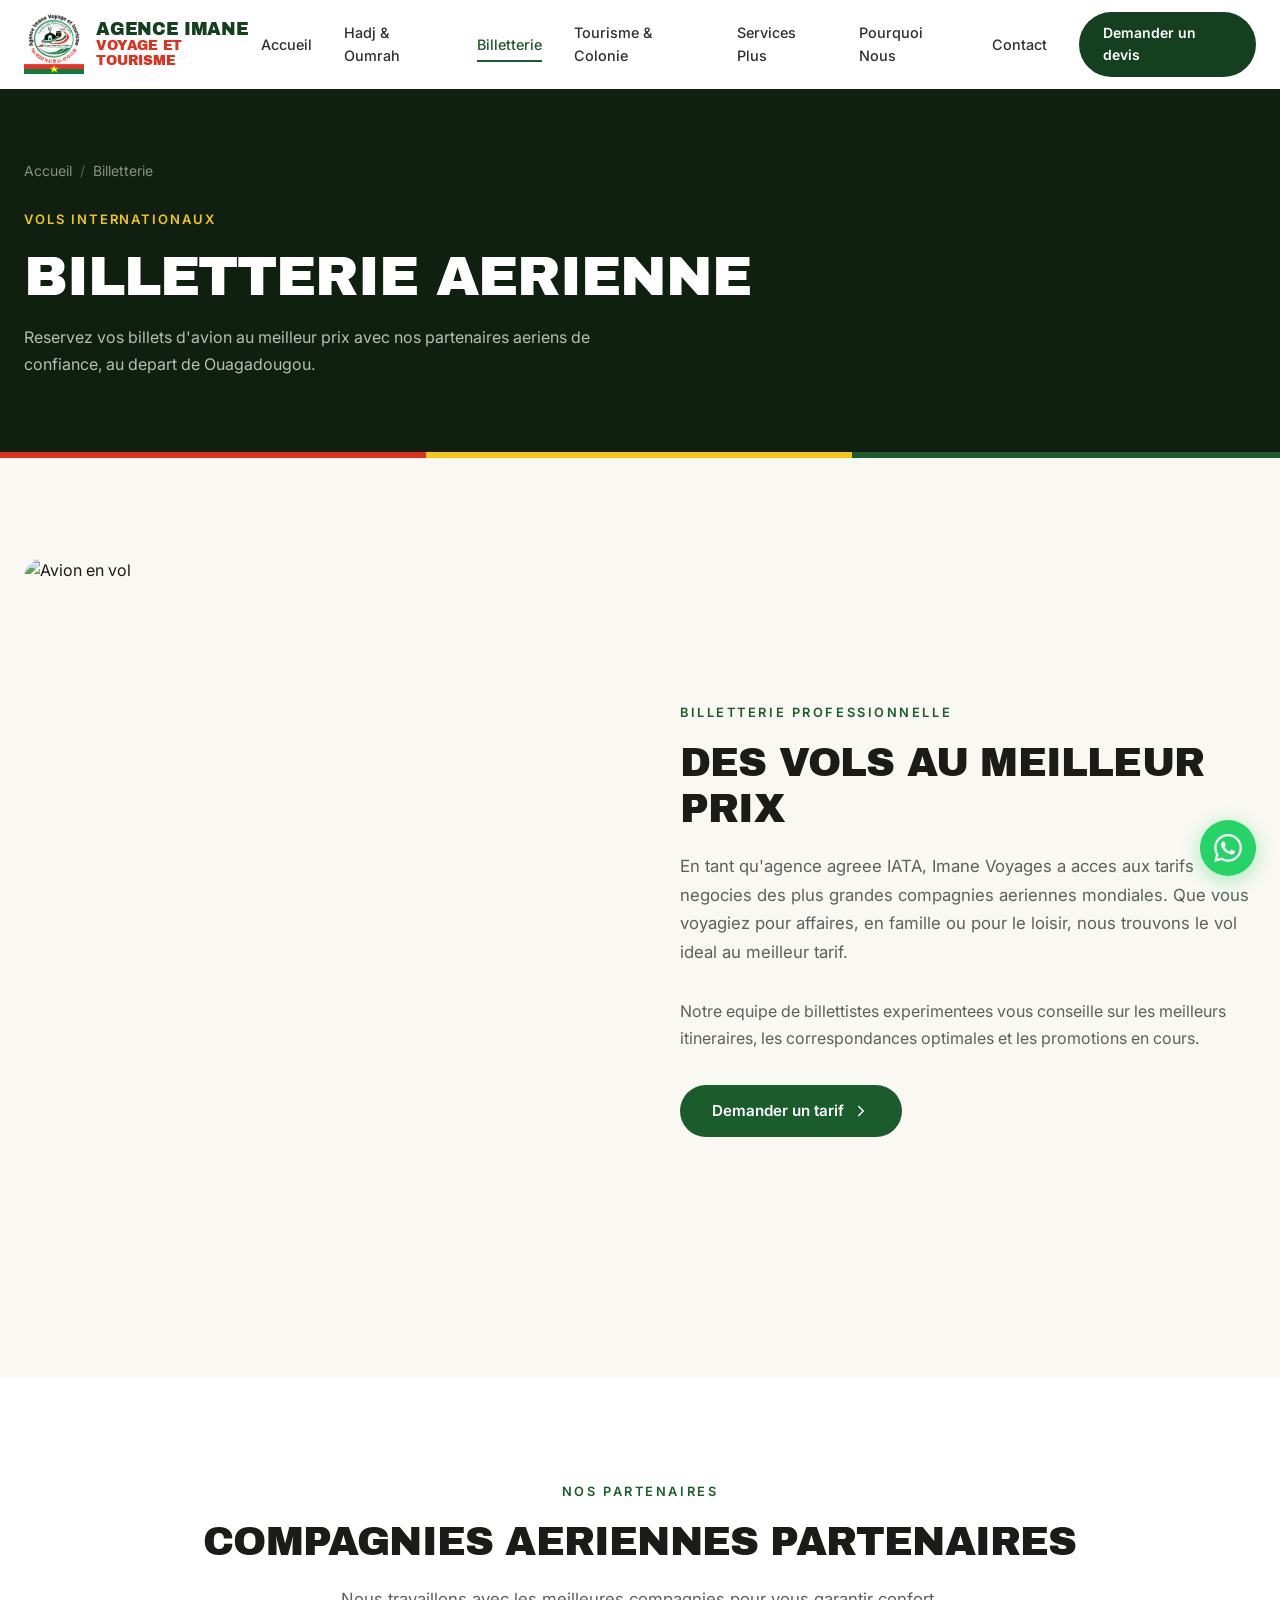
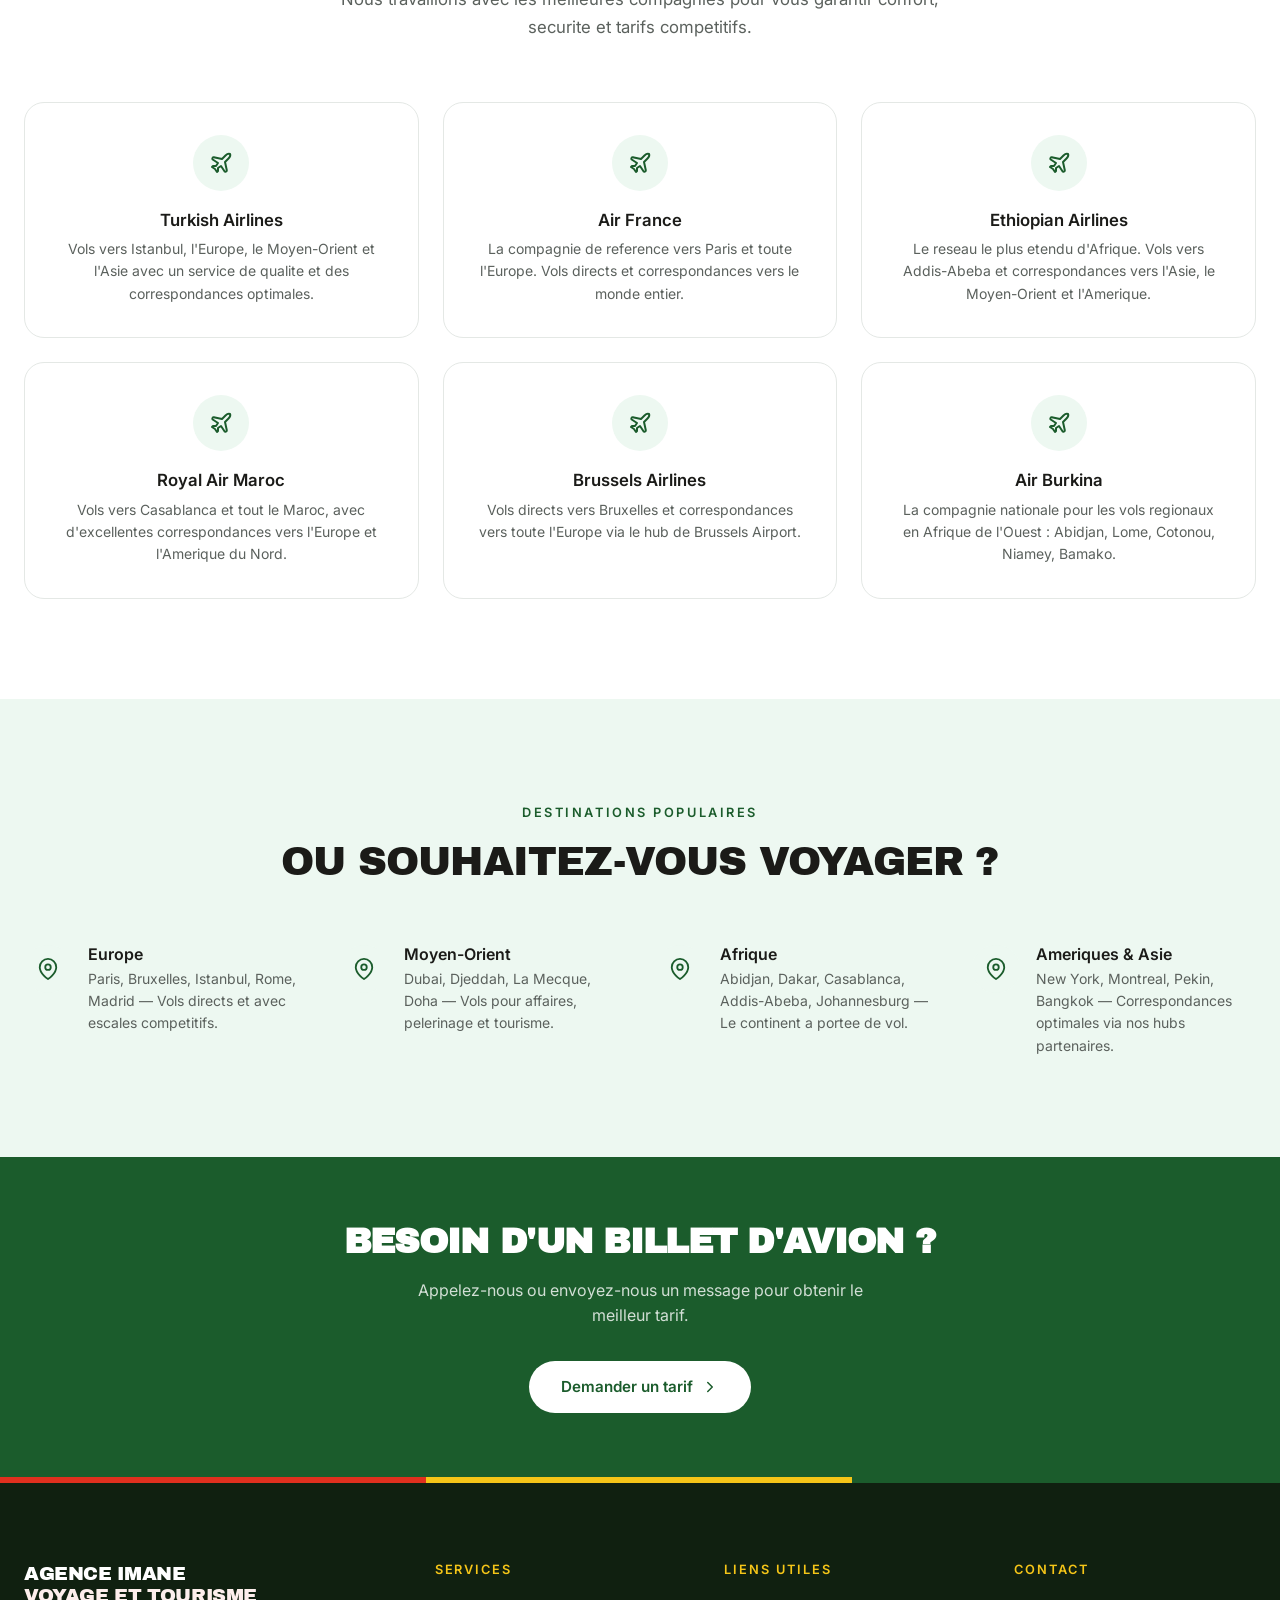
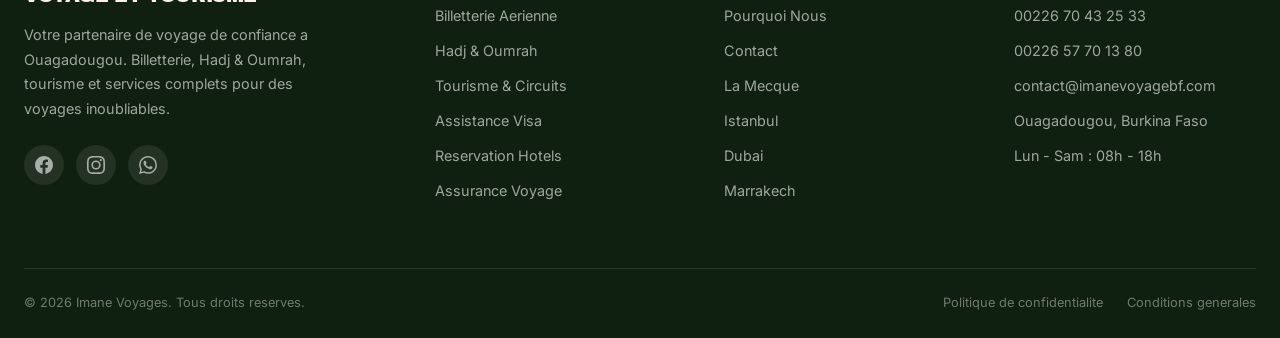
==== billetterie.html @ 7bc977d1 "Add agency name text next to logo in header Logo now shows both the image and "Agence Imane / Voyage" ====
<!DOCTYPE html>
<html lang="fr">
<head>
  <meta charset="UTF-8">
  <meta name="viewport" content="width=device-width, initial-scale=1.0">
  <title>Billetterie Aerienne — Imane Voyages</title>
  <meta name="description" content="Billetterie aerienne internationale au meilleur prix. Reservez vos vols depuis Ouagadougou avec Imane Voyages. Turkish Airlines, Air France, Ethiopian Airlines.">
  <link rel="canonical" href="https://imanevoyagebf.com/billetterie.html">
  <meta property="og:title" content="Billetterie Aerienne — Imane Voyages">
  <meta property="og:description" content="Billetterie aerienne internationale au meilleur prix. Reservez vos vols depuis Ouagadougou.">
  <meta property="og:type" content="website">
  <meta property="og:url" content="https://imanevoyagebf.com/billetterie.html">
  <meta property="og:locale" content="fr_BF">
  <meta property="og:site_name" content="Imane Voyages">
  <meta name="theme-color" content="#1B5C2C">
  <link rel="icon" href="favicon.svg" type="image/svg+xml">
  <link rel="icon" href="favicon.ico" sizes="32x32">
  <link rel="apple-touch-icon" href="apple-touch-icon.png">
  <link rel="preconnect" href="https://fonts.googleapis.com">
  <link rel="preconnect" href="https://fonts.gstatic.com" crossorigin>
  <link rel="stylesheet" href="https://fonts.googleapis.com/css2?family=Archivo+Black&family=Amiri:ital,wght@0,400;0,700;1,400;1,700&family=Inter:wght@400;500;600;700&display=swap">
  <link rel="stylesheet" href="css/styles.min.css?v=5">
</head>
<body>
  <a href="#contenu-principal" class="skip-link">Aller au contenu</a>

  <!-- HEADER -->
  <header class="site-header" id="site-header">
    <div class="header-inner">
      <a href="index.html" class="logo" aria-label="Accueil Imane Voyages">
        <img src="assets/brand/logo.png" alt="Agence Imane Voyages et Tourisme" class="logo-img">
        <div class="logo-text">
          <span class="logo-name">Agence Imane</span>
          <span class="logo-sub">Voyage et Tourisme</span>
        </div>
      </a>
      <nav class="main-nav" id="main-nav" aria-label="Navigation principale">
        <a href="index.html" class="nav-link" data-close-menu>Accueil</a>
        <a href="hadj-oumrah.html" class="nav-link" data-close-menu>Hadj & Oumrah</a>
        <a href="billetterie.html" class="nav-link active" data-close-menu>Billetterie</a>
        <a href="tourisme-colonies.html" class="nav-link" data-close-menu>Tourisme & Colonie</a>
        <a href="services-plus.html" class="nav-link" data-close-menu>Services Plus</a>
        <a href="pourquoi-nous.html" class="nav-link" data-close-menu>Pourquoi Nous</a>
        <a href="contact.html" class="nav-link" data-close-menu>Contact</a>
        <a href="contact.html" class="nav-cta" data-close-menu>Demander un devis</a>
      </nav>
      <button class="menu-toggle" id="menu-toggle" aria-expanded="false" aria-label="Ouvrir le menu">
        <svg width="24" height="24" viewBox="0 0 24 24" fill="none" stroke="currentColor" stroke-width="2" stroke-linecap="round"><line x1="3" y1="6" x2="21" y2="6"/><line x1="3" y1="12" x2="21" y2="12"/><line x1="3" y1="18" x2="21" y2="18"/></svg>
      </button>
    </div>
    <div class="mobile-overlay" id="mobile-overlay"></div>
  </header>

  <!-- PAGE HERO -->
  <section class="page-hero">
    <div class="container">
      <div class="page-hero-breadcrumb">
        <a href="index.html">Accueil</a>
        <span class="sep">/</span>
        <span>Billetterie</span>
      </div>
      <span class="page-hero-eyebrow">Vols internationaux</span>
      <h1 class="page-hero-title">Billetterie Aerienne</h1>
      <p class="page-hero-desc">Reservez vos billets d'avion au meilleur prix avec nos partenaires aeriens de confiance, au depart de Ouagadougou.</p>
    </div>
  </section>

  <main id="contenu-principal">

    <!-- INTRO -->
    <section class="section section--cream">
      <div class="container">
        <div class="about-grid">
          <div class="about-image-wrap" data-scroll="fade-up">
            <div class="about-image">
              <img src="https://images.unsplash.com/photo-1436491865332-7a61a109db05?w=800&q=80" alt="Avion en vol" width="800" height="1000" loading="lazy">
            </div>
          </div>
          <div class="about-text">
            <span class="section-eyebrow" data-scroll="fade-up">Billetterie professionnelle</span>
            <h2 class="section-title" data-scroll="fade-up">Des Vols au Meilleur Prix</h2>
            <p class="section-lead" data-scroll="fade-up">
              En tant qu'agence agreee IATA, Imane Voyages a acces aux tarifs negocies des plus grandes compagnies aeriennes mondiales. Que vous voyagiez pour affaires, en famille ou pour le loisir, nous trouvons le vol ideal au meilleur tarif.
            </p>
            <p style="color:var(--iv-ink-500); line-height:1.7; margin-top:16px;" data-scroll="fade-up">
              Notre equipe de billettistes experimentees vous conseille sur les meilleurs itineraires, les correspondances optimales et les promotions en cours.
            </p>
            <div style="margin-top:32px;" data-scroll="fade-up">
              <a href="contact.html" class="btn-primary">
                Demander un tarif
                <svg width="18" height="18" viewBox="0 0 24 24" fill="none" stroke="currentColor" stroke-width="2" stroke-linecap="round" stroke-linejoin="round"><polyline points="9 18 15 12 9 6"/></svg>
              </a>
            </div>
          </div>
        </div>
      </div>
    </section>

    <!-- AIRLINES -->
    <section class="section section--white">
      <div class="container">
        <div class="section-heading center">
          <span class="section-eyebrow" data-scroll="fade-up">Nos Partenaires</span>
          <h2 class="section-title" data-scroll="fade-up">Compagnies Aeriennes Partenaires</h2>
          <p class="section-lead" data-scroll="fade-up">Nous travaillons avec les meilleures compagnies pour vous garantir confort, securite et tarifs competitifs.</p>
        </div>

        <div class="services-grid" data-scroll="fade-up">
          <div class="service-card">
            <div class="service-card-icon">
              <svg viewBox="0 0 24 24" fill="none" stroke="currentColor" stroke-width="2" stroke-linecap="round" stroke-linejoin="round"><path d="M17.8 19.2L16 11l3.5-3.5C21 6 21.5 4 21 3c-1-.5-3 0-4.5 1.5L13 8 4.8 6.2c-.5-.1-.9.1-1.1.5l-.3.5c-.2.5-.1 1 .3 1.3L9 12l-2 3H4l-1 1 3 2 2 3 1-1v-3l3-2 3.5 5.3c.3.4.8.5 1.3.3l.5-.2c.4-.3.6-.7.5-1.2z"/></svg>
            </div>
            <h3>Turkish Airlines</h3>
            <p>Vols vers Istanbul, l'Europe, le Moyen-Orient et l'Asie avec un service de qualite et des correspondances optimales.</p>
          </div>

          <div class="service-card">
            <div class="service-card-icon">
              <svg viewBox="0 0 24 24" fill="none" stroke="currentColor" stroke-width="2" stroke-linecap="round" stroke-linejoin="round"><path d="M17.8 19.2L16 11l3.5-3.5C21 6 21.5 4 21 3c-1-.5-3 0-4.5 1.5L13 8 4.8 6.2c-.5-.1-.9.1-1.1.5l-.3.5c-.2.5-.1 1 .3 1.3L9 12l-2 3H4l-1 1 3 2 2 3 1-1v-3l3-2 3.5 5.3c.3.4.8.5 1.3.3l.5-.2c.4-.3.6-.7.5-1.2z"/></svg>
            </div>
            <h3>Air France</h3>
            <p>La compagnie de reference vers Paris et toute l'Europe. Vols directs et correspondances vers le monde entier.</p>
          </div>

          <div class="service-card">
            <div class="service-card-icon">
              <svg viewBox="0 0 24 24" fill="none" stroke="currentColor" stroke-width="2" stroke-linecap="round" stroke-linejoin="round"><path d="M17.8 19.2L16 11l3.5-3.5C21 6 21.5 4 21 3c-1-.5-3 0-4.5 1.5L13 8 4.8 6.2c-.5-.1-.9.1-1.1.5l-.3.5c-.2.5-.1 1 .3 1.3L9 12l-2 3H4l-1 1 3 2 2 3 1-1v-3l3-2 3.5 5.3c.3.4.8.5 1.3.3l.5-.2c.4-.3.6-.7.5-1.2z"/></svg>
            </div>
            <h3>Ethiopian Airlines</h3>
            <p>Le reseau le plus etendu d'Afrique. Vols vers Addis-Abeba et correspondances vers l'Asie, le Moyen-Orient et l'Amerique.</p>
          </div>

          <div class="service-card">
            <div class="service-card-icon">
              <svg viewBox="0 0 24 24" fill="none" stroke="currentColor" stroke-width="2" stroke-linecap="round" stroke-linejoin="round"><path d="M17.8 19.2L16 11l3.5-3.5C21 6 21.5 4 21 3c-1-.5-3 0-4.5 1.5L13 8 4.8 6.2c-.5-.1-.9.1-1.1.5l-.3.5c-.2.5-.1 1 .3 1.3L9 12l-2 3H4l-1 1 3 2 2 3 1-1v-3l3-2 3.5 5.3c.3.4.8.5 1.3.3l.5-.2c.4-.3.6-.7.5-1.2z"/></svg>
            </div>
            <h3>Royal Air Maroc</h3>
            <p>Vols vers Casablanca et tout le Maroc, avec d'excellentes correspondances vers l'Europe et l'Amerique du Nord.</p>
          </div>

          <div class="service-card">
            <div class="service-card-icon">
              <svg viewBox="0 0 24 24" fill="none" stroke="currentColor" stroke-width="2" stroke-linecap="round" stroke-linejoin="round"><path d="M17.8 19.2L16 11l3.5-3.5C21 6 21.5 4 21 3c-1-.5-3 0-4.5 1.5L13 8 4.8 6.2c-.5-.1-.9.1-1.1.5l-.3.5c-.2.5-.1 1 .3 1.3L9 12l-2 3H4l-1 1 3 2 2 3 1-1v-3l3-2 3.5 5.3c.3.4.8.5 1.3.3l.5-.2c.4-.3.6-.7.5-1.2z"/></svg>
            </div>
            <h3>Brussels Airlines</h3>
            <p>Vols directs vers Bruxelles et correspondances vers toute l'Europe via le hub de Brussels Airport.</p>
          </div>

          <div class="service-card">
            <div class="service-card-icon">
              <svg viewBox="0 0 24 24" fill="none" stroke="currentColor" stroke-width="2" stroke-linecap="round" stroke-linejoin="round"><path d="M17.8 19.2L16 11l3.5-3.5C21 6 21.5 4 21 3c-1-.5-3 0-4.5 1.5L13 8 4.8 6.2c-.5-.1-.9.1-1.1.5l-.3.5c-.2.5-.1 1 .3 1.3L9 12l-2 3H4l-1 1 3 2 2 3 1-1v-3l3-2 3.5 5.3c.3.4.8.5 1.3.3l.5-.2c.4-.3.6-.7.5-1.2z"/></svg>
            </div>
            <h3>Air Burkina</h3>
            <p>La compagnie nationale pour les vols regionaux en Afrique de l'Ouest : Abidjan, Lome, Cotonou, Niamey, Bamako.</p>
          </div>
        </div>
      </div>
    </section>

    <!-- DESTINATIONS POPULAIRES -->
    <section class="section section--light-green">
      <div class="container">
        <div class="section-heading center">
          <span class="section-eyebrow" data-scroll="fade-up">Destinations populaires</span>
          <h2 class="section-title" data-scroll="fade-up">Ou Souhaitez-Vous Voyager ?</h2>
        </div>

        <div class="highlight-list" data-scroll="fade-up">
          <div class="highlight-item">
            <div class="highlight-icon">
              <svg viewBox="0 0 24 24" fill="none" stroke="currentColor" stroke-width="2" stroke-linecap="round" stroke-linejoin="round"><path d="M21 10c0 7-9 13-9 13s-9-6-9-13a9 9 0 0 1 18 0z"/><circle cx="12" cy="10" r="3"/></svg>
            </div>
            <div>
              <h3>Europe</h3>
              <p>Paris, Bruxelles, Istanbul, Rome, Madrid — Vols directs et avec escales competitifs.</p>
            </div>
          </div>

          <div class="highlight-item">
            <div class="highlight-icon">
              <svg viewBox="0 0 24 24" fill="none" stroke="currentColor" stroke-width="2" stroke-linecap="round" stroke-linejoin="round"><path d="M21 10c0 7-9 13-9 13s-9-6-9-13a9 9 0 0 1 18 0z"/><circle cx="12" cy="10" r="3"/></svg>
            </div>
            <div>
              <h3>Moyen-Orient</h3>
              <p>Dubai, Djeddah, La Mecque, Doha — Vols pour affaires, pelerinage et tourisme.</p>
            </div>
          </div>

          <div class="highlight-item">
            <div class="highlight-icon">
              <svg viewBox="0 0 24 24" fill="none" stroke="currentColor" stroke-width="2" stroke-linecap="round" stroke-linejoin="round"><path d="M21 10c0 7-9 13-9 13s-9-6-9-13a9 9 0 0 1 18 0z"/><circle cx="12" cy="10" r="3"/></svg>
            </div>
            <div>
              <h3>Afrique</h3>
              <p>Abidjan, Dakar, Casablanca, Addis-Abeba, Johannesburg — Le continent a portee de vol.</p>
            </div>
          </div>

          <div class="highlight-item">
            <div class="highlight-icon">
              <svg viewBox="0 0 24 24" fill="none" stroke="currentColor" stroke-width="2" stroke-linecap="round" stroke-linejoin="round"><path d="M21 10c0 7-9 13-9 13s-9-6-9-13a9 9 0 0 1 18 0z"/><circle cx="12" cy="10" r="3"/></svg>
            </div>
            <div>
              <h3>Ameriques & Asie</h3>
              <p>New York, Montreal, Pekin, Bangkok — Correspondances optimales via nos hubs partenaires.</p>
            </div>
          </div>
        </div>
      </div>
    </section>

    <!-- CTA -->
    <section class="cta-banner">
      <div class="container">
        <h2>Besoin d'un billet d'avion ?</h2>
        <p>Appelez-nous ou envoyez-nous un message pour obtenir le meilleur tarif.</p>
        <a href="contact.html" class="btn-primary">
          Demander un tarif
          <svg width="18" height="18" viewBox="0 0 24 24" fill="none" stroke="currentColor" stroke-width="2" stroke-linecap="round" stroke-linejoin="round"><polyline points="9 18 15 12 9 6"/></svg>
        </a>
      </div>
    </section>

  </main>

  <!-- FOOTER -->
  <div class="bf-stripe"></div>
  <footer class="site-footer">
    <div class="container">
      <div class="footer-grid">
        <div class="footer-brand">
          <span class="footer-logo-text"><span style="color:var(--iv-white);">Agence Imane</span><br><span style="color:var(--iv-red-light);">Voyage et Tourisme</span></span>
          <p>Votre partenaire de voyage de confiance a Ouagadougou. Billetterie, Hadj & Oumrah, tourisme et services complets pour des voyages inoubliables.</p>
          <div class="footer-socials">
            <a href="#" aria-label="Facebook"><svg width="18" height="18" viewBox="0 0 24 24" fill="currentColor"><path d="M24 12.073c0-6.627-5.373-12-12-12s-12 5.373-12 12c0 5.99 4.388 10.954 10.125 11.854v-8.385H7.078v-3.47h3.047V9.43c0-3.007 1.792-4.669 4.533-4.669 1.312 0 2.686.235 2.686.235v2.953H15.83c-1.491 0-1.956.925-1.956 1.874v2.25h3.328l-.532 3.47h-2.796v8.385C19.612 23.027 24 18.062 24 12.073z"/></svg></a>
            <a href="#" aria-label="Instagram"><svg width="18" height="18" viewBox="0 0 24 24" fill="currentColor"><path d="M12 2.163c3.204 0 3.584.012 4.85.07 3.252.148 4.771 1.691 4.919 4.919.058 1.265.069 1.645.069 4.849 0 3.205-.012 3.584-.069 4.849-.149 3.225-1.664 4.771-4.919 4.919-1.266.058-1.644.07-4.85.07-3.204 0-3.584-.012-4.849-.07-3.26-.149-4.771-1.699-4.919-4.92-.058-1.265-.07-1.644-.07-4.849 0-3.204.013-3.583.07-4.849.149-3.227 1.664-4.771 4.919-4.919 1.266-.057 1.645-.069 4.849-.069zM12 0C8.741 0 8.333.014 7.053.072 2.695.272.273 2.69.073 7.052.014 8.333 0 8.741 0 12c0 3.259.014 3.668.072 4.948.2 4.358 2.618 6.78 6.98 6.98C8.333 23.986 8.741 24 12 24c3.259 0 3.668-.014 4.948-.072 4.354-.2 6.782-2.618 6.979-6.98.059-1.28.073-1.689.073-4.948 0-3.259-.014-3.667-.072-4.947-.196-4.354-2.617-6.78-6.979-6.98C15.668.014 15.259 0 12 0zm0 5.838a6.162 6.162 0 100 12.324 6.162 6.162 0 000-12.324zM12 16a4 4 0 110-8 4 4 0 010 8zm6.406-11.845a1.44 1.44 0 100 2.881 1.44 1.44 0 000-2.881z"/></svg></a>
            <a href="#" aria-label="WhatsApp"><svg width="18" height="18" viewBox="0 0 24 24" fill="currentColor"><path d="M17.472 14.382c-.297-.149-1.758-.867-2.03-.967-.273-.099-.471-.148-.67.15-.197.297-.767.966-.94 1.164-.173.199-.347.223-.644.075-.297-.15-1.255-.463-2.39-1.475-.883-.788-1.48-1.761-1.653-2.059-.173-.297-.018-.458.13-.606.134-.133.298-.347.446-.52.149-.174.198-.298.298-.497.099-.198.05-.371-.025-.52-.075-.149-.669-1.612-.916-2.207-.242-.579-.487-.5-.669-.51-.173-.008-.371-.01-.57-.01-.198 0-.52.074-.792.372-.272.297-1.04 1.016-1.04 2.479 0 1.462 1.065 2.875 1.213 3.074.149.198 2.096 3.2 5.077 4.487.709.306 1.262.489 1.694.625.712.227 1.36.195 1.871.118.571-.085 1.758-.719 2.006-1.413.248-.694.248-1.289.173-1.413-.074-.124-.272-.198-.57-.347m-5.421 7.403h-.004a9.87 9.87 0 01-5.031-1.378l-.361-.214-3.741.982.998-3.648-.235-.374a9.86 9.86 0 01-1.51-5.26c.001-5.45 4.436-9.884 9.888-9.884 2.64 0 5.122 1.03 6.988 2.898a9.825 9.825 0 012.893 6.994c-.003 5.45-4.437 9.884-9.885 9.884m8.413-18.297A11.815 11.815 0 0012.05 0C5.495 0 .16 5.335.157 11.892c0 2.096.547 4.142 1.588 5.945L.057 24l6.305-1.654a11.882 11.882 0 005.683 1.448h.005c6.554 0 11.89-5.335 11.893-11.893a11.821 11.821 0 00-3.48-8.413z"/></svg></a>
          </div>
        </div>
        <div>
          <h3 class="footer-heading">Services</h3>
          <a href="billetterie.html" class="footer-link">Billetterie Aerienne</a>
          <a href="hadj-oumrah.html" class="footer-link">Hadj & Oumrah</a>
          <a href="tourisme-colonies.html" class="footer-link">Tourisme & Circuits</a>
          <a href="services-plus.html" class="footer-link">Assistance Visa</a>
          <a href="services-plus.html" class="footer-link">Reservation Hotels</a>
          <a href="services-plus.html" class="footer-link">Assurance Voyage</a>
        </div>
        <div>
          <h3 class="footer-heading">Liens utiles</h3>
          <a href="pourquoi-nous.html" class="footer-link">Pourquoi Nous</a>
          <a href="contact.html" class="footer-link">Contact</a>
          <a href="hadj-oumrah.html" class="footer-link">La Mecque</a>
          <a href="tourisme-colonies.html" class="footer-link">Istanbul</a>
          <a href="tourisme-colonies.html" class="footer-link">Dubai</a>
          <a href="tourisme-colonies.html" class="footer-link">Marrakech</a>
        </div>
        <div>
          <h3 class="footer-heading">Contact</h3>
          <a href="tel:+22670432533" class="footer-link">00226 70 43 25 33</a>
          <a href="tel:+22657701380" class="footer-link">00226 57 70 13 80</a>
          <a href="mailto:contact@imanevoyagebf.com" class="footer-link">contact@imanevoyagebf.com</a>
          <span class="footer-link">Ouagadougou, Burkina Faso</span>
          <span class="footer-link">Lun - Sam : 08h - 18h</span>
        </div>
      </div>
      <div class="footer-bottom">
        <p>&copy; 2026 Imane Voyages. Tous droits reserves.</p>
        <div class="footer-bottom-links">
          <a href="#">Politique de confidentialite</a>
          <a href="#">Conditions generales</a>
        </div>
      </div>
    </div>
  </footer>

  <a href="https://wa.me/22670432533?text=Bonjour%20Imane%20Voyages%2C%20je%20souhaite%20des%20informations%20sur%20la%20billetterie." target="_blank" rel="noopener noreferrer" class="whatsapp-fab" aria-label="Contactez-nous sur WhatsApp">
    <svg viewBox="0 0 24 24" fill="currentColor"><path d="M17.472 14.382c-.297-.149-1.758-.867-2.03-.967-.273-.099-.471-.148-.67.15-.197.297-.767.966-.94 1.164-.173.199-.347.223-.644.075-.297-.15-1.255-.463-2.39-1.475-.883-.788-1.48-1.761-1.653-2.059-.173-.297-.018-.458.13-.606.134-.133.298-.347.446-.52.149-.174.198-.298.298-.497.099-.198.05-.371-.025-.52-.075-.149-.669-1.612-.916-2.207-.242-.579-.487-.5-.669-.51-.173-.008-.371-.01-.57-.01-.198 0-.52.074-.792.372-.272.297-1.04 1.016-1.04 2.479 0 1.462 1.065 2.875 1.213 3.074.149.198 2.096 3.2 5.077 4.487.709.306 1.262.489 1.694.625.712.227 1.36.195 1.871.118.571-.085 1.758-.719 2.006-1.413.248-.694.248-1.289.173-1.413-.074-.124-.272-.198-.57-.347m-5.421 7.403h-.004a9.87 9.87 0 01-5.031-1.378l-.361-.214-3.741.982.998-3.648-.235-.374a9.86 9.86 0 01-1.51-5.26c.001-5.45 4.436-9.884 9.888-9.884 2.64 0 5.122 1.03 6.988 2.898a9.825 9.825 0 012.893 6.994c-.003 5.45-4.437 9.884-9.885 9.884m8.413-18.297A11.815 11.815 0 0012.05 0C5.495 0 .16 5.335.157 11.892c0 2.096.547 4.142 1.588 5.945L.057 24l6.305-1.654a11.882 11.882 0 005.683 1.448h.005c6.554 0 11.89-5.335 11.893-11.893a11.821 11.821 0 00-3.48-8.413z"/></svg>
  </a>

  <button id="scroll-top-btn" class="scroll-top-btn" aria-label="Retour en haut" type="button">
    <svg width="20" height="20" viewBox="0 0 24 24" fill="none" stroke="currentColor" stroke-width="2" stroke-linecap="round" stroke-linejoin="round"><polyline points="18 15 12 9 6 15"/></svg>
  </button>

  <script src="js/main.js" defer></script>
</body>
</html>
---- css/styles.min.css ----
:root{--iv-green-900:#0B100F;--iv-green-800:#102010;--iv-green-700:#14401F;--iv-green:#1B5C2C;--iv-green-500:#208040;--iv-green-400:#30A050;--iv-green-300:#50C080;--iv-green-200:#8ED9AC;--iv-green-100:#C9EEDA;--iv-green-light:#EDF8F1;--iv-red-700:#9E1B10;--iv-red:#E0301E;--iv-red-dark:#C6261A;--iv-red-light:#FDEEEC;--iv-gold-600:#B8860B;--iv-gold:#F5C518;--iv-gold-dark:#E3A712;--iv-gold-light:#FBEFC7;--iv-ink-900:#1B1B18;--iv-ink-700:#2E322F;--iv-ink-500:#5B615D;--iv-ink-300:#9AA09C;--iv-ink-200:#C8CDC9;--iv-ink-100:#E4E8E5;--iv-ink-050:#F2F4F2;--iv-sand-050:#FAF8F3;--iv-sand-100:#F3EEE2;--iv-white:#FFFFFF;--iv-black:var(--iv-ink-900);--iv-dark:var(--iv-green-800);--iv-cream:var(--iv-sand-050);--iv-green-dark:var(--iv-green-700);--iv-grey-100:var(--iv-ink-050);--iv-grey-200:var(--iv-ink-100);--iv-grey-300:var(--iv-ink-200);--iv-grey-400:var(--iv-ink-300);--iv-grey-500:var(--iv-ink-500);--iv-grey-600:var(--iv-ink-700);--iv-grey-700:var(--iv-ink-900);--status-success:var(--iv-green);--status-warning:var(--iv-gold);--status-danger:var(--iv-red);--status-info:var(--iv-green-700);--font-display:"Archivo Black","Arial Black",sans-serif;--font-body:"Inter","Segoe UI",sans-serif;--font-editorial:"Amiri",Georgia,serif;--font-arabic:"Amiri",serif;--text-display-1:clamp(2.5rem, 5vw, 4rem);--text-h1:2.25rem;--text-h2:1.75rem;--text-h3:1.375rem;--text-body-md:1rem;--text-body-sm:0.875rem;--text-caption:0.8125rem;--text-micro:0.6875rem;--space-4:4px;--space-8:8px;--space-12:12px;--space-16:16px;--space-20:20px;--space-24:24px;--space-32:32px;--space-40:40px;--space-48:48px;--space-64:64px;--space-80:80px;--space-96:96px;--radius-sm:6px;--radius-md:12px;--radius-lg:20px;--radius-pill:999px;--radius-full:50%;--shadow-xs:0 1px 2px rgba(0,0,0,0.05);--shadow-sm:0 2px 8px rgba(0,0,0,0.06);--shadow-md:0 8px 24px rgba(0,0,0,0.1);--shadow-lg:0 20px 48px rgba(0,0,0,0.12);--shadow-inset:inset 0 2px 4px rgba(0,0,0,0.06);--duration-fast:120ms;--duration-base:200ms;--duration-slow:340ms;--ease:cubic-bezier(.2,.6,.2,1);--container-max:1280px;--ease-out:var(--ease);--ease-spring:var(--ease);--transition:var(--duration-base) var(--ease)}*,::after,::before{box-sizing:border-box}body{margin:0;font-family:var(--font-body);color:var(--iv-grey-700);background:var(--iv-white);line-height:1.6;-webkit-font-smoothing:antialiased;-moz-osx-font-smoothing:grayscale;overflow-x:hidden}img{display:block;max-width:100%;height:auto}a{text-decoration:none;color:inherit;transition:color var(--transition)}button{font-family:inherit;cursor:pointer;border:none;background:0 0}ol,ul{list-style:none;margin:0;padding:0}h1,h2,h3,h4,h5,h6{margin:0;line-height:1.15}p{margin:0}.skip-link{position:absolute;left:-9999px;top:0;z-index:9999;background:var(--iv-green);color:var(--iv-white);padding:8px 16px;font-weight:600}.skip-link:focus{left:0}.container{max-width:var(--container-max);margin:0 auto;padding:0 24px}.site-header{position:fixed;top:0;left:0;width:100%;z-index:1000;padding:12px 0;background:var(--iv-white);transition:background var(--transition),padding var(--transition),box-shadow var(--transition)}.site-header.scrolled{background:rgba(255,255,255,.97);backdrop-filter:blur(12px);-webkit-backdrop-filter:blur(12px);padding:8px 0;box-shadow:0 2px 20px rgba(0,0,0,.08)}.header-inner{max-width:var(--container-max);margin:0 auto;padding:0 24px;display:flex;align-items:center;justify-content:space-between}.logo{display:flex;align-items:center;gap:12px;z-index:10}.logo-img{height:60px;width:auto;object-fit:contain}.logo-text{display:flex;flex-direction:column}.logo-name{font-family:var(--font-display);font-weight:400;font-size:1.1rem;color:var(--iv-green-700);text-transform:uppercase;letter-spacing:-.02em;line-height:1.1}.logo-sub{font-family:var(--font-display);font-weight:400;font-size:.85rem;color:var(--iv-red);text-transform:uppercase;letter-spacing:-.02em;line-height:1.1}.logo-tagline{font-size:.6rem;color:var(--iv-ink-500);text-transform:uppercase;letter-spacing:.08em;font-weight:500;margin-top:2px}.main-nav{display:flex;align-items:center;gap:32px}.nav-link{font-size:.9rem;font-weight:500;color:var(--iv-grey-600);position:relative;padding:4px 0;transition:color var(--transition)}.nav-link.active,.nav-link:hover{color:var(--iv-green)}.nav-link::after{content:'';position:absolute;bottom:-2px;left:0;width:0;height:2px;background:var(--iv-green);transition:width var(--transition)}.nav-link.active::after,.nav-link:hover::after{width:100%}.nav-cta{background:var(--iv-green-700);color:var(--iv-white);font-weight:600;font-size:var(--text-body-sm);padding:10px 24px;border-radius:var(--radius-pill);transition:background var(--duration-fast) var(--ease),transform var(--duration-fast)}.nav-cta:hover{background:var(--iv-green-800);transform:translateY(-1px)}.menu-toggle{display:none;color:var(--iv-grey-700);font-size:28px;z-index:10;padding:4px}.mobile-overlay{display:none;position:fixed;inset:0;background:rgba(0,0,0,.5);z-index:5}.hero{position:relative;min-height:100vh;display:flex;align-items:center;overflow:hidden}.hero-bg{position:absolute;inset:0;z-index:0}.hero-slide{position:absolute;inset:0;background-size:cover;background-position:center;opacity:0;transition:opacity 1.5s ease-in-out}.hero-slide.active{opacity:1}.hero-overlay{position:absolute;inset:0;background:linear-gradient(135deg,rgba(16,32,16,.92) 0,rgba(20,64,31,.7) 50%,rgba(20,64,31,.4) 100%);z-index:1}.hero-content{position:relative;z-index:2;max-width:var(--container-max);margin:0 auto;padding:140px 24px 80px;width:100%;color:var(--iv-white)}.hero-badge{display:inline-block;background:var(--iv-green-500);color:var(--iv-white);font-size:var(--text-caption);font-weight:600;text-transform:uppercase;letter-spacing:.08em;padding:6px 16px;border-radius:var(--radius-pill);margin-bottom:24px}.hero-title{font-family:var(--font-display);font-size:clamp(2.5rem, 6vw, 4rem);font-weight:400;line-height:1.1;max-width:600px;margin-bottom:24px;color:var(--iv-sand-100)}.hero-title em{font-style:normal;color:var(--iv-gold)}.hero-desc{font-size:clamp(.95rem, 1.5vw, 1.15rem);color:rgba(255,255,255,.85);max-width:560px;line-height:1.7;margin-bottom:40px}.hero-actions{display:flex;align-items:center;gap:24px;flex-wrap:wrap}.btn-primary{display:inline-flex;align-items:center;gap:8px;background:var(--iv-green);color:var(--iv-white);font-weight:600;font-size:.95rem;padding:14px 32px;border-radius:var(--radius-pill);transition:background var(--transition),transform .2s,box-shadow .2s;border:none;cursor:pointer}.btn-primary:hover{background:var(--iv-green-dark);transform:translateY(-2px);box-shadow:0 8px 25px rgba(27,140,61,.35)}.btn-secondary{display:inline-flex;align-items:center;gap:8px;background:var(--iv-red);color:var(--iv-white);font-weight:600;font-size:.95rem;padding:14px 32px;border-radius:var(--radius-pill);transition:background var(--transition),transform .2s;border:none;cursor:pointer}.btn-secondary:hover{background:var(--iv-red-dark);transform:translateY(-2px)}.btn-outline{display:inline-flex;align-items:center;gap:8px;background:0 0;color:var(--iv-green);font-weight:600;font-size:.95rem;padding:14px 32px;border-radius:var(--radius-pill);border:2px solid var(--iv-green);transition:color var(--transition),background var(--transition);cursor:pointer}.btn-outline:hover{background:var(--iv-green);color:var(--iv-white)}.btn-outline--white{color:var(--iv-white);border-color:rgba(255,255,255,.4)}.btn-outline--white:hover{border-color:var(--iv-white);background:rgba(255,255,255,.1);color:var(--iv-white)}.hero-phone{display:inline-flex;align-items:center;gap:8px;color:var(--iv-white);font-weight:500;font-size:var(--text-body-md);transition:color var(--transition)}.hero-phone svg{color:var(--iv-green-400)}.hero-phone:hover{color:var(--iv-green-300)}.hero-social{position:absolute;right:24px;top:50%;transform:translateY(-50%);display:flex;flex-direction:column;gap:16px;z-index:3}.hero-social a{width:40px;height:40px;display:flex;align-items:center;justify-content:center;border:1px solid rgba(255,255,255,.25);border-radius:var(--radius-sm);color:rgba(255,255,255,.6);transition:color var(--transition),border-color var(--transition),background var(--transition)}.hero-social a:hover{color:var(--iv-white);border-color:var(--iv-green);background:rgba(27,140,61,.2)}.trust-bar{background:var(--iv-green-800);padding:20px 0;overflow:hidden}.trust-bar-inner{display:flex;align-items:center;gap:48px;animation:scrollX 30s linear infinite}@keyframes scrollX{0%{transform:translateX(0)}100%{transform:translateX(-50%)}}.trust-bar-text{font-size:.8rem;color:rgba(255,255,255,.7);white-space:nowrap;text-transform:uppercase;letter-spacing:.1em;font-weight:500}.section{padding:100px 0}.section--white{background:var(--iv-white)}.section--cream{background:var(--iv-cream)}.section--green{background:var(--iv-green-700);color:var(--iv-white)}.section--light-green{background:var(--iv-green-light)}.section-eyebrow{display:inline-block;font-size:.8rem;text-transform:uppercase;letter-spacing:.2em;font-weight:600;color:var(--iv-green);margin-bottom:16px}.section--green .section-eyebrow{color:var(--iv-gold)}.section-title{font-family:var(--font-display);font-size:clamp(1.75rem, 3.5vw, 2.5rem);font-weight:400;margin-bottom:20px;line-height:1.15;color:var(--iv-ink-900);text-transform:uppercase;letter-spacing:-.02em}.section--green .section-title{color:var(--iv-white)}.section-lead{font-size:1.05rem;color:var(--iv-grey-500);max-width:600px;line-height:1.7}.section--green .section-lead{color:rgba(255,255,255,.75)}.section-heading{margin-bottom:60px}.section-heading.center{text-align:center}.section-heading.center .section-lead{margin-left:auto;margin-right:auto}.about-grid{display:grid;grid-template-columns:1fr 1fr;gap:80px;align-items:center}.about-image-wrap{position:relative}.about-image{border-radius:var(--radius-lg);overflow:hidden;aspect-ratio:4/5}.about-image img{width:100%;height:100%;object-fit:cover}.about-badge{position:absolute;bottom:-20px;right:-20px;background:var(--iv-green);color:var(--iv-white);padding:20px 24px;border-radius:var(--radius-md);text-align:center;box-shadow:var(--shadow-lg)}.about-badge-num{font-family:var(--font-display);font-size:2.5rem;font-weight:700;display:block;line-height:1}.about-badge-label{font-size:.75rem;font-weight:600;text-transform:uppercase;letter-spacing:.1em;margin-top:4px;display:block}.about-text .section-lead{margin-bottom:32px}.about-stats{display:flex;gap:40px;margin-top:40px;padding-top:32px;border-top:1px solid var(--iv-grey-200)}.about-stat-num{font-family:var(--font-display);font-size:2.2rem;font-weight:400;color:var(--iv-green);display:block;line-height:1}.about-stat-label{font-size:.85rem;color:var(--iv-grey-500);margin-top:6px;display:block}.marquee{padding:20px 0;background:var(--iv-green);overflow:hidden}.marquee-track{display:flex;gap:60px;animation:marqueeScroll 20s linear infinite;width:max-content}@keyframes marqueeScroll{0%{transform:translateX(0)}100%{transform:translateX(-50%)}}.marquee-item{font-family:var(--font-display);font-size:clamp(1.4rem, 3vw, 2rem);font-weight:700;color:var(--iv-white);white-space:nowrap;display:flex;align-items:center;gap:60px}.marquee-dot{width:10px;height:10px;background:var(--iv-gold);border-radius:var(--radius-full);flex-shrink:0}.destinations-grid{display:grid;grid-template-columns:repeat(3,1fr);gap:24px}.dest-card{position:relative;border-radius:var(--radius-lg);overflow:hidden;aspect-ratio:3/4;cursor:pointer;box-shadow:var(--shadow-md)}.dest-card img{width:100%;height:100%;object-fit:cover;transition:transform .6s var(--ease-out)}.dest-card:hover img{transform:scale(1.08)}.dest-card-overlay{position:absolute;inset:0;background:linear-gradient(to top,rgba(15,31,20,.85) 0,transparent 50%);display:flex;flex-direction:column;justify-content:flex-end;padding:28px;color:var(--iv-white);transition:background .4s}.dest-card:hover .dest-card-overlay{background:linear-gradient(to top,rgba(15,31,20,.95) 0,rgba(15,31,20,.2) 60%)}.dest-card-title{font-family:var(--font-body);font-size:1.15rem;font-weight:600;margin-bottom:8px;color:var(--iv-white)}.dest-card-desc{font-size:.85rem;color:rgba(255,255,255,.8);line-height:1.5;display:-webkit-box;-webkit-line-clamp:2;-webkit-box-orient:vertical;overflow:hidden}.dest-card-arrow{position:absolute;top:20px;right:20px;width:40px;height:40px;border-radius:var(--radius-full);background:var(--iv-green);display:flex;align-items:center;justify-content:center;color:var(--iv-white);transform:translate(10px,-10px);opacity:0;transition:opacity .3s,transform .3s}.dest-card:hover .dest-card-arrow{opacity:1;transform:translate(0,0)}.features-wrapper{display:grid;grid-template-columns:1fr 1fr;gap:80px;align-items:center}.features-image{border-radius:var(--radius-lg);overflow:hidden;aspect-ratio:4/5}.features-image img{width:100%;height:100%;object-fit:cover}.features-list{display:flex;flex-direction:column;gap:6px}.feature-item{display:flex;align-items:center;gap:16px;padding:14px 20px;border-radius:var(--radius-md);transition:background var(--transition)}.feature-item:hover{background:var(--iv-green-light)}.feature-icon{width:44px;height:44px;border-radius:var(--radius-full);background:var(--iv-green-light);display:flex;align-items:center;justify-content:center;flex-shrink:0}.feature-icon svg{width:20px;height:20px;color:var(--iv-green)}.feature-text{font-weight:500;font-size:.95rem;color:var(--iv-grey-700)}.testimonials-track{display:flex;gap:24px;overflow:hidden}.testimonial-card{min-width:380px;background:var(--iv-white);border:1px solid var(--iv-grey-200);border-radius:var(--radius-lg);padding:36px;flex-shrink:0;box-shadow:var(--shadow-sm)}.testimonial-stars{display:flex;gap:4px;margin-bottom:20px}.testimonial-stars svg{width:18px;height:18px;color:var(--iv-gold)}.testimonial-text{font-family:var(--font-editorial);font-size:1rem;color:var(--iv-ink-700);line-height:1.75;margin-bottom:28px;font-style:italic}.testimonial-author{display:flex;align-items:center;gap:14px}.testimonial-avatar{width:48px;height:48px;border-radius:var(--radius-full);background:var(--iv-green-light);display:flex;align-items:center;justify-content:center;font-weight:700;font-size:1rem;color:var(--iv-green)}.testimonial-name{font-weight:600;font-size:.95rem;text-transform:uppercase;letter-spacing:.05em;color:var(--iv-grey-700)}.testimonial-location{font-size:.8rem;color:var(--iv-grey-400);margin-top:2px}.testimonials-nav{display:flex;align-items:center;justify-content:center;gap:16px;margin-top:48px}.testimonials-nav button{width:48px;height:48px;border-radius:var(--radius-full);border:1px solid var(--iv-grey-300);color:var(--iv-grey-700);display:flex;align-items:center;justify-content:center;transition:background var(--transition),border-color var(--transition),color var(--transition)}.testimonials-nav button:hover{background:var(--iv-green);border-color:var(--iv-green);color:var(--iv-white)}.contact-grid{display:grid;grid-template-columns:1fr 1fr;gap:60px;align-items:start}.contact-info{display:flex;flex-direction:column;gap:32px}.contact-item{display:flex;gap:16px}.contact-item-icon{width:48px;height:48px;border-radius:var(--radius-full);background:var(--iv-green-light);display:flex;align-items:center;justify-content:center;flex-shrink:0;color:var(--iv-green)}.section--green .contact-item-icon{background:rgba(255,255,255,.12);color:var(--iv-gold)}.contact-item-label{font-size:.8rem;color:var(--iv-grey-400);text-transform:uppercase;letter-spacing:.1em;margin-bottom:4px}.section--green .contact-item-label{color:rgba(255,255,255,.6)}.contact-item-value{font-weight:600;font-size:1.05rem;color:var(--iv-grey-700)}.section--green .contact-item-value{color:var(--iv-white)}.contact-form{background:var(--iv-white);border:1px solid var(--iv-grey-200);border-radius:var(--radius-lg);padding:40px;box-shadow:var(--shadow-md)}.section--green .contact-form{background:rgba(255,255,255,.06);border-color:rgba(255,255,255,.1)}.contact-form .form-row{display:grid;grid-template-columns:1fr 1fr;gap:16px;margin-bottom:16px}.form-group{display:flex;flex-direction:column;gap:6px}.form-group label{font-size:.8rem;font-weight:500;color:var(--iv-grey-500);text-transform:uppercase;letter-spacing:.08em}.section--green .form-group label{color:rgba(255,255,255,.6)}.form-group input,.form-group select,.form-group textarea{background:var(--iv-grey-100);border:1px solid var(--iv-grey-200);border-radius:var(--radius-sm);padding:12px 16px;color:var(--iv-grey-700);font-family:var(--font-body);font-size:.9rem;transition:border-color var(--transition);outline:0;width:100%}.section--green .form-group input,.section--green .form-group select,.section--green .form-group textarea{background:rgba(255,255,255,.08);border-color:rgba(255,255,255,.15);color:var(--iv-white)}.form-group input:focus,.form-group select:focus,.form-group textarea:focus{border-color:var(--iv-green)}.form-group textarea{resize:vertical;min-height:120px}.form-group.full{grid-column:1/-1}.contact-form .form-note{font-size:.8rem;color:var(--iv-grey-400);margin-bottom:20px;display:flex;align-items:center;gap:6px}.section--green .contact-form .form-note{color:rgba(255,255,255,.5)}.contact-form .btn-primary{width:100%;justify-content:center;padding:16px;font-size:1rem}.quote-banner{background:var(--iv-green);padding:80px 0;text-align:center}.quote-text{font-family:var(--font-editorial);font-size:clamp(1.3rem, 3vw, 2rem);font-weight:400;font-style:italic;max-width:800px;margin:0 auto;line-height:1.5;color:var(--iv-white)}.quote-text em{color:var(--iv-gold);font-style:italic}.blog-grid{display:grid;grid-template-columns:repeat(3,1fr);gap:24px}.blog-card{background:var(--iv-white);border:1px solid var(--iv-grey-200);border-radius:var(--radius-lg);overflow:hidden;transition:transform .3s,box-shadow .3s}.blog-card:hover{transform:translateY(-6px);box-shadow:var(--shadow-lg)}.blog-card-image{aspect-ratio:16/10;overflow:hidden}.blog-card-image img{width:100%;height:100%;object-fit:cover;transition:transform .6s var(--ease-out)}.blog-card:hover .blog-card-image img{transform:scale(1.06)}.blog-card-body{padding:24px}.blog-card-tag{display:inline-block;font-size:.7rem;font-weight:600;text-transform:uppercase;letter-spacing:.1em;color:var(--iv-green);margin-bottom:12px}.blog-card-title{font-family:var(--font-display);font-size:1.15rem;font-weight:700;margin-bottom:10px;line-height:1.3;color:var(--iv-grey-700)}.blog-card-excerpt{font-size:.85rem;color:var(--iv-grey-500);line-height:1.6;display:-webkit-box;-webkit-line-clamp:2;-webkit-box-orient:vertical;overflow:hidden}.site-footer{background:var(--iv-green-800);padding:80px 0 0;color:var(--iv-white)}.footer-grid{display:grid;grid-template-columns:1.5fr 1fr 1fr 1fr;gap:48px;padding-bottom:60px}.footer-logo-text{font-family:var(--font-display);font-size:1.2rem;text-transform:uppercase;letter-spacing:-.02em;line-height:1.15;display:block}.footer-brand p{font-size:.9rem;color:rgba(255,255,255,.6);line-height:1.7;margin:16px 0 24px;max-width:300px}.footer-socials{display:flex;gap:12px}.footer-socials a{width:40px;height:40px;border-radius:var(--radius-full);background:rgba(255,255,255,.08);display:flex;align-items:center;justify-content:center;color:rgba(255,255,255,.6);transition:background var(--transition),color var(--transition)}.footer-socials a:hover{background:var(--iv-green);color:var(--iv-white)}.footer-heading{font-size:.8rem;text-transform:uppercase;letter-spacing:.15em;font-weight:600;margin-bottom:20px;color:var(--iv-gold)}.footer-link{display:block;font-size:.9rem;color:rgba(255,255,255,.6);padding:6px 0;transition:color var(--transition),padding-left var(--transition)}.footer-link:hover{color:var(--iv-white);padding-left:6px}.footer-bottom{border-top:1px solid rgba(255,255,255,.1);padding:24px 0;display:flex;justify-content:space-between;align-items:center;flex-wrap:wrap;gap:16px}.footer-bottom p{font-size:.8rem;color:rgba(255,255,255,.4)}.footer-bottom-links{display:flex;gap:24px}.footer-bottom-links a{font-size:.8rem;color:rgba(255,255,255,.4);transition:color var(--transition)}.footer-bottom-links a:hover{color:var(--iv-white)}.page-hero{position:relative;padding:160px 0 80px;background:var(--iv-green-800);color:var(--iv-white);overflow:hidden}.page-hero::after{content:'';position:absolute;bottom:0;left:0;right:0;height:6px;background:linear-gradient(to right,var(--iv-red) 33.3%,var(--iv-gold) 33.3% 66.6%,var(--iv-green) 66.6%)}.page-hero .container{position:relative;z-index:1}.page-hero-eyebrow{display:inline-block;font-size:var(--text-caption);text-transform:uppercase;letter-spacing:.15em;font-weight:600;color:var(--iv-gold);margin-bottom:16px}.page-hero-title{font-family:var(--font-display);font-size:clamp(2rem, 5vw, 3.5rem);font-weight:400;text-transform:uppercase;letter-spacing:-.02em;line-height:1.1;margin-bottom:16px;color:var(--iv-white)}.page-hero-desc{font-size:var(--text-body-md);color:rgba(255,255,255,.7);max-width:600px;line-height:1.7}.page-hero-breadcrumb{display:flex;align-items:center;gap:8px;font-size:var(--text-body-sm);color:rgba(255,255,255,.5);margin-bottom:24px}.page-hero-breadcrumb a{color:rgba(255,255,255,.5);transition:color var(--transition)}.page-hero-breadcrumb a:hover{color:var(--iv-white)}.page-hero-breadcrumb .sep{color:rgba(255,255,255,.3)}.content-card{background:var(--iv-white);border:1px solid var(--iv-ink-100);border-radius:var(--radius-lg);padding:40px;box-shadow:var(--shadow-sm)}.content-card h3{font-family:var(--font-display);font-size:var(--text-h3);text-transform:uppercase;letter-spacing:-.02em;color:var(--iv-ink-900);margin-bottom:12px}.content-card p{font-size:var(--text-body-md);color:var(--iv-ink-500);line-height:1.7}.services-grid{display:grid;grid-template-columns:repeat(auto-fit,minmax(300px,1fr));gap:24px}.service-card{background:var(--iv-white);border:1px solid var(--iv-ink-100);border-radius:var(--radius-lg);padding:32px;text-align:center;transition:transform var(--duration-base) var(--ease),box-shadow var(--duration-base) var(--ease)}.service-card:hover{transform:translateY(-4px);box-shadow:var(--shadow-md)}.service-card-icon{width:56px;height:56px;border-radius:var(--radius-full);background:var(--iv-green-light);display:flex;align-items:center;justify-content:center;margin:0 auto 20px;color:var(--iv-green)}.service-card-icon svg{width:24px;height:24px}.service-card h3{font-family:var(--font-body);font-size:1.05rem;font-weight:600;color:var(--iv-ink-900);margin-bottom:8px}.service-card p{font-size:var(--text-body-sm);color:var(--iv-ink-500);line-height:1.6}.steps-list{display:grid;grid-template-columns:repeat(auto-fit,minmax(240px,1fr));gap:32px;counter-reset:step}.step-item{text-align:center;counter-increment:step}.step-item::before{content:counter(step);display:flex;align-items:center;justify-content:center;width:48px;height:48px;border-radius:var(--radius-full);background:var(--iv-green);color:var(--iv-white);font-family:var(--font-display);font-size:1.2rem;margin:0 auto 16px}.step-item h3{font-weight:600;font-size:1rem;color:var(--iv-ink-900);margin-bottom:8px}.step-item p{font-size:var(--text-body-sm);color:var(--iv-ink-500);line-height:1.6}.cta-banner{background:var(--iv-green);padding:64px 0;text-align:center}.cta-banner h2{font-family:var(--font-display);font-size:clamp(1.5rem, 3vw, 2.2rem);text-transform:uppercase;letter-spacing:-.02em;color:var(--iv-white);margin-bottom:16px}.cta-banner p{font-size:var(--text-body-md);color:rgba(255,255,255,.8);margin-bottom:32px;max-width:500px;margin-left:auto;margin-right:auto}.cta-banner .btn-primary{background:var(--iv-white);color:var(--iv-green)}.cta-banner .btn-primary:hover{background:var(--iv-sand-050);box-shadow:var(--shadow-md)}.highlight-list{display:grid;grid-template-columns:repeat(auto-fit,minmax(250px,1fr));gap:32px}.highlight-item{display:flex;gap:16px;align-items:flex-start}.highlight-icon{width:48px;height:48px;border-radius:var(--radius-full);background:var(--iv-green-light);display:flex;align-items:center;justify-content:center;flex-shrink:0;color:var(--iv-green)}.highlight-icon svg{width:22px;height:22px}.highlight-item h3{font-weight:600;font-size:1rem;color:var(--iv-ink-900);margin-bottom:4px}.highlight-item p{font-size:var(--text-body-sm);color:var(--iv-ink-500);line-height:1.6}.bf-stripe{height:6px;background:linear-gradient(to right,var(--iv-red) 0,var(--iv-red) 33.3%,var(--iv-gold) 33.3%,var(--iv-gold) 66.6%,var(--iv-green) 66.6%,var(--iv-green) 100%)}.whatsapp-fab{position:fixed;bottom:24px;right:24px;width:56px;height:56px;border-radius:var(--radius-full);background:#25d366;color:var(--iv-white);display:flex;align-items:center;justify-content:center;box-shadow:0 4px 20px rgba(37,211,102,.4);z-index:999;transition:transform .3s,box-shadow .3s}.whatsapp-fab:hover{transform:scale(1.1);box-shadow:0 6px 30px rgba(37,211,102,.5)}.whatsapp-fab svg{width:28px;height:28px}.scroll-top-btn{position:fixed;bottom:24px;left:24px;width:48px;height:48px;border-radius:var(--radius-full);background:var(--iv-green);border:none;color:var(--iv-white);display:flex;align-items:center;justify-content:center;z-index:999;opacity:0;pointer-events:none;transform:translateY(20px);transition:opacity .3s,transform .3s,background .3s;box-shadow:var(--shadow-md)}.scroll-top-btn.visible{opacity:1;pointer-events:auto;transform:translateY(0)}.scroll-top-btn:hover{background:var(--iv-green-dark)}.js-ready [data-scroll]{opacity:0;transform:translateY(30px);transition:opacity .7s var(--ease-spring),transform .7s var(--ease-spring)}.js-ready [data-scroll].visible{opacity:1;transform:translateY(0)}@media (max-width:1024px){.about-grid,.features-wrapper{gap:48px}.footer-grid{grid-template-columns:1fr 1fr;gap:40px}}@media (max-width:768px){.main-nav{position:fixed;top:0;right:-100%;width:300px;height:100vh;background:var(--iv-white);flex-direction:column;align-items:flex-start;padding:100px 32px 40px;gap:8px;transition:right .4s var(--ease-spring);z-index:8;border-left:1px solid var(--iv-grey-200);box-shadow:-4px 0 20px rgba(0,0,0,.1)}.main-nav.open{right:0}.main-nav .nav-link{font-size:1.05rem;padding:12px 0;width:100%;color:var(--iv-grey-700)}.main-nav .nav-cta{margin-top:16px;text-align:center;width:100%;display:block}.menu-toggle{display:flex;align-items:center;justify-content:center}.mobile-overlay.active{display:block}.hero-social{display:none}.about-grid,.contact-grid,.features-wrapper{grid-template-columns:1fr}.features-wrapper .features-image{order:-1;aspect-ratio:16/9}.destinations-grid{grid-template-columns:1fr 1fr}.blog-grid{grid-template-columns:1fr}.footer-grid{grid-template-columns:1fr}.testimonial-card{min-width:300px}.contact-form .form-row{grid-template-columns:1fr}}@media (max-width:480px){.hero-title{font-size:2.2rem}.hero-actions{flex-direction:column;align-items:flex-start}.destinations-grid{grid-template-columns:1fr}.about-stats{flex-direction:column;gap:24px}.testimonial-card{min-width:260px;padding:24px}.section{padding:64px 0}}@media (prefers-reduced-motion:reduce){*,::after,::before{animation-duration:0s!important;animation-iteration-count:1!important;transition-duration:0s!important}.js-ready [data-scroll]{opacity:1;transform:none}.hero-slide{transition:none}}
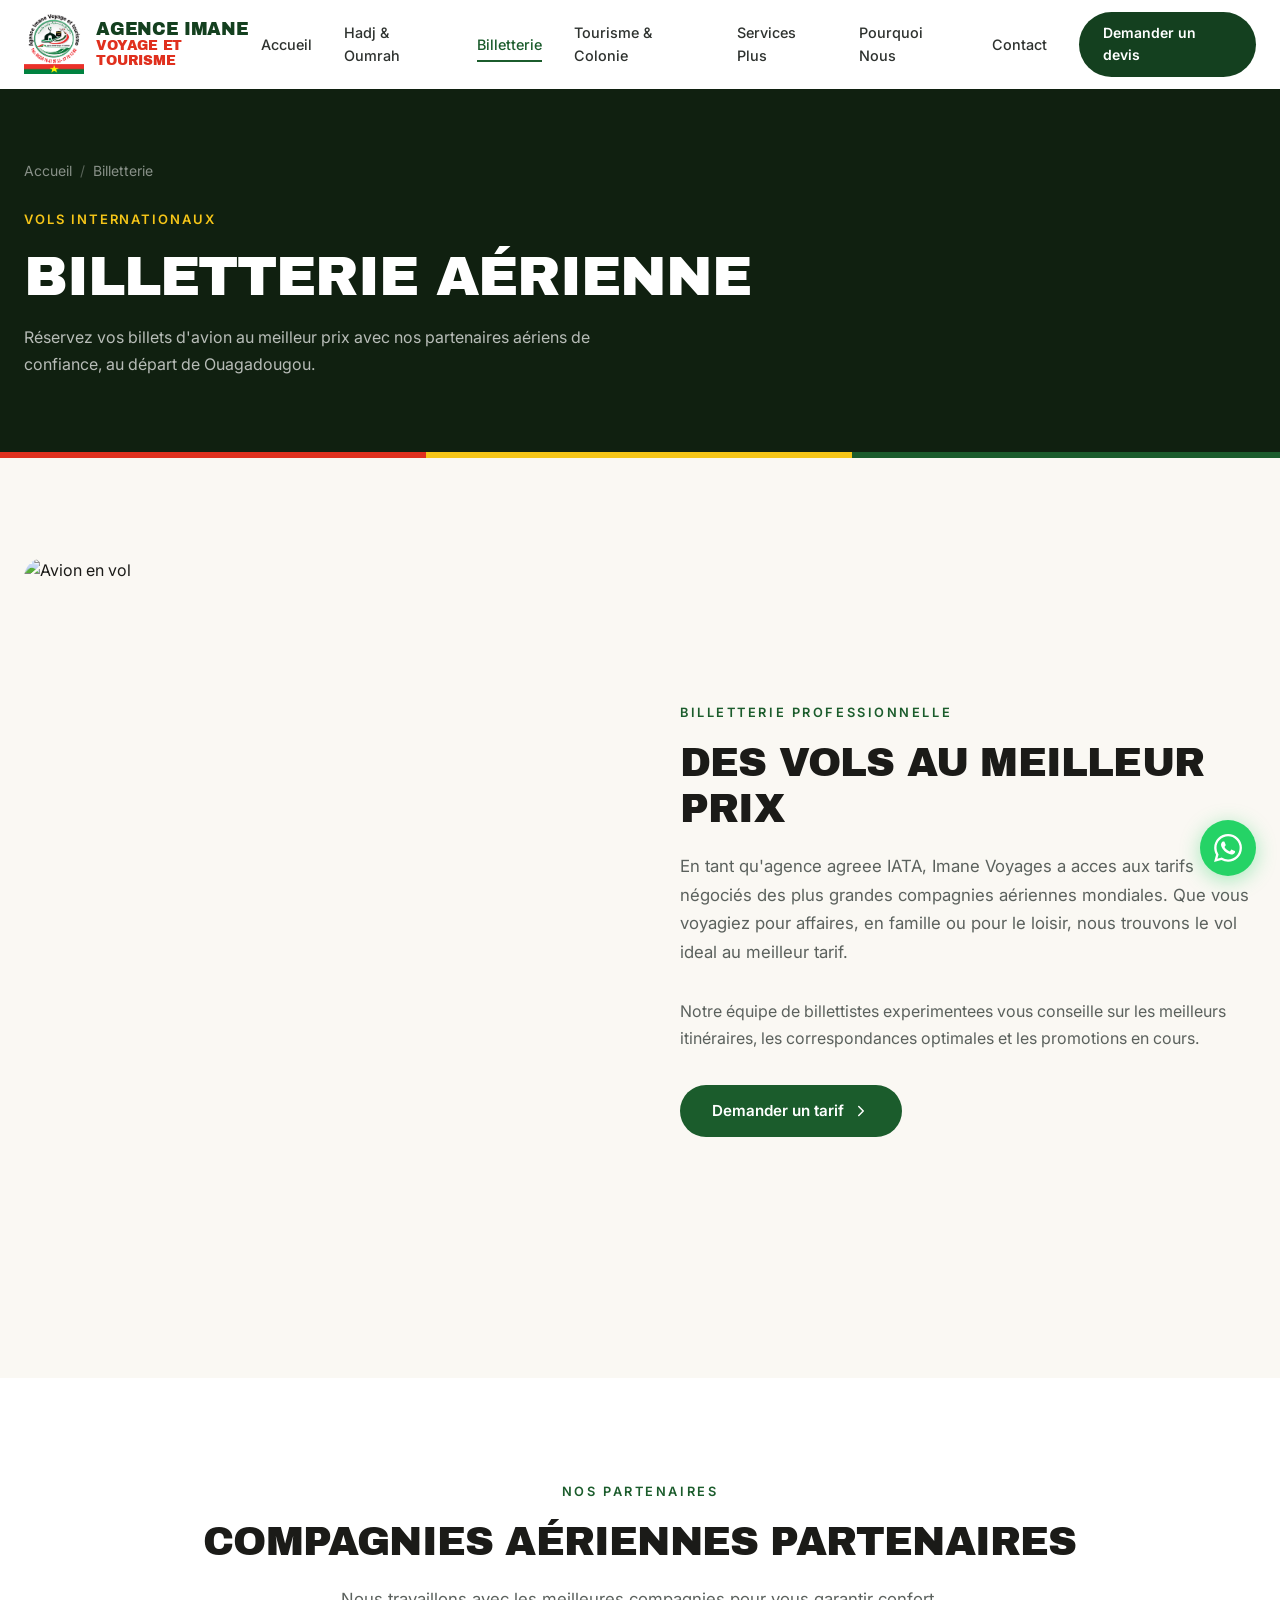
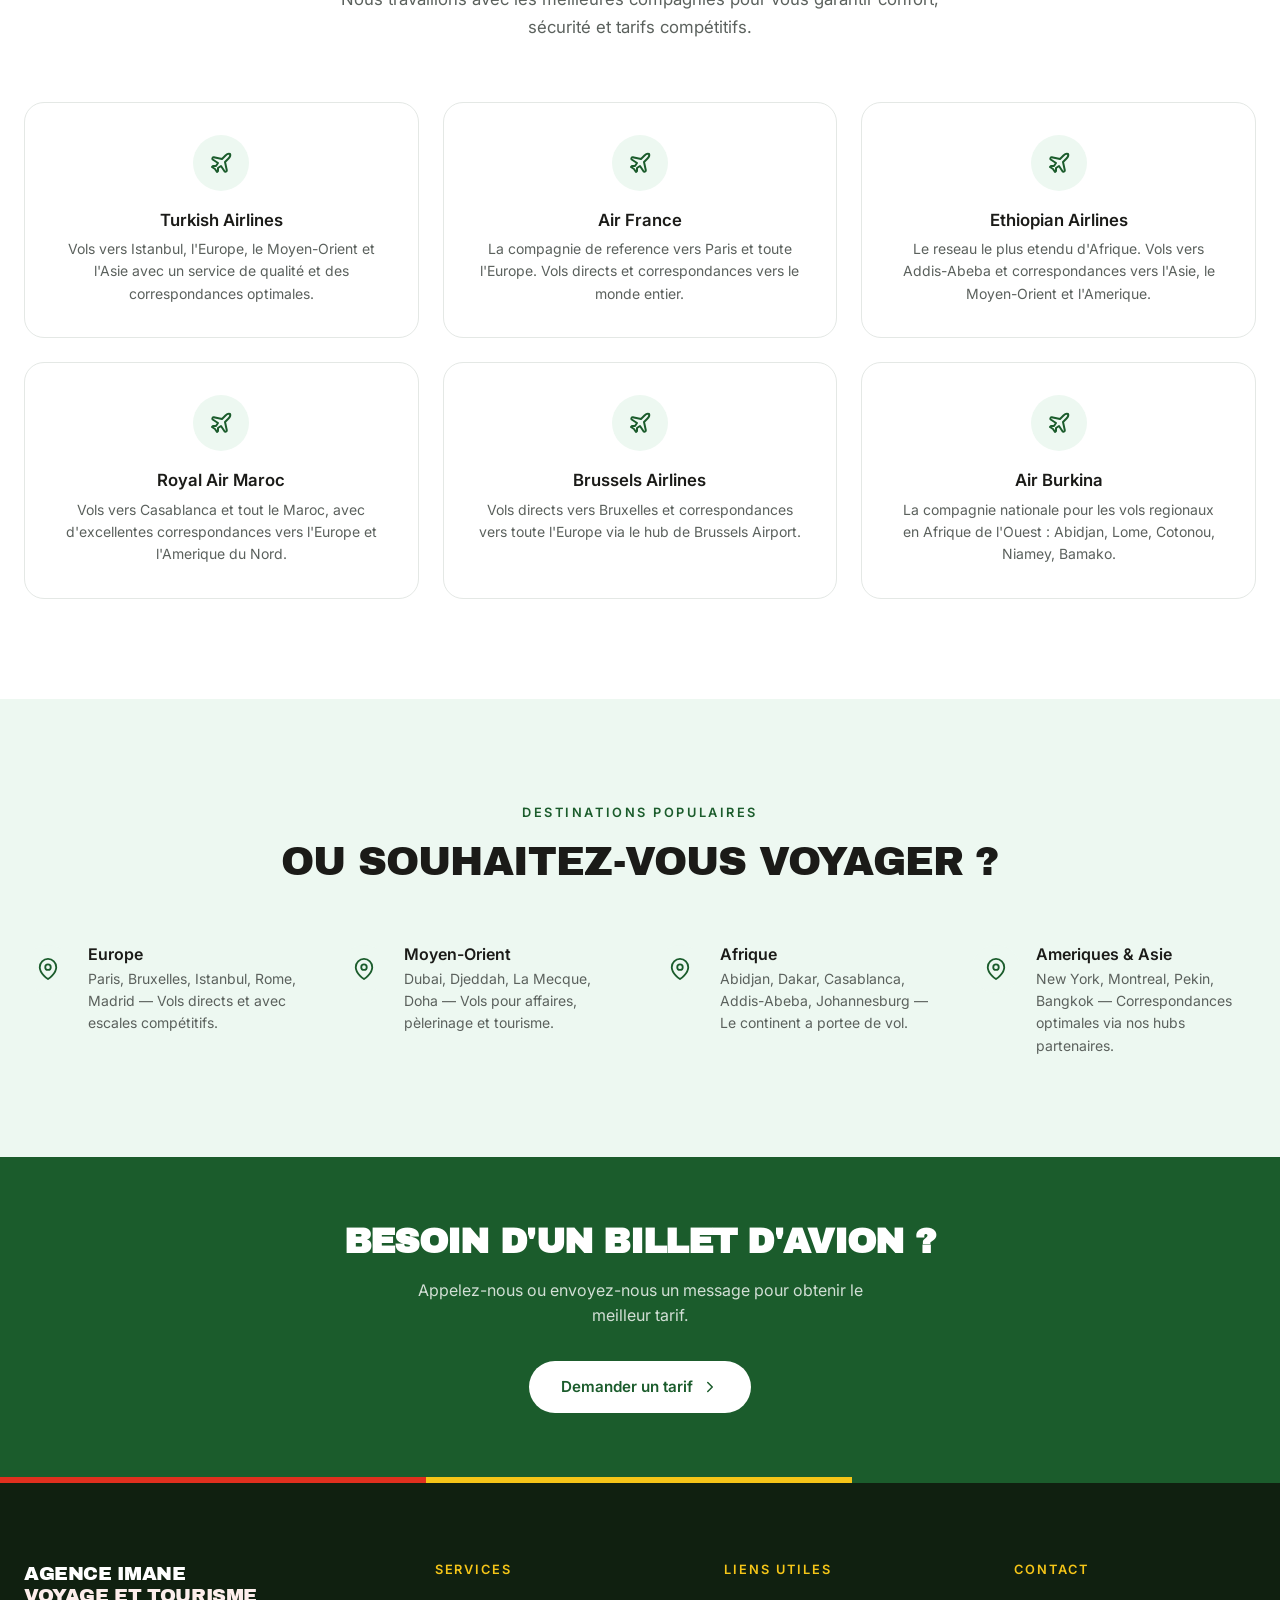
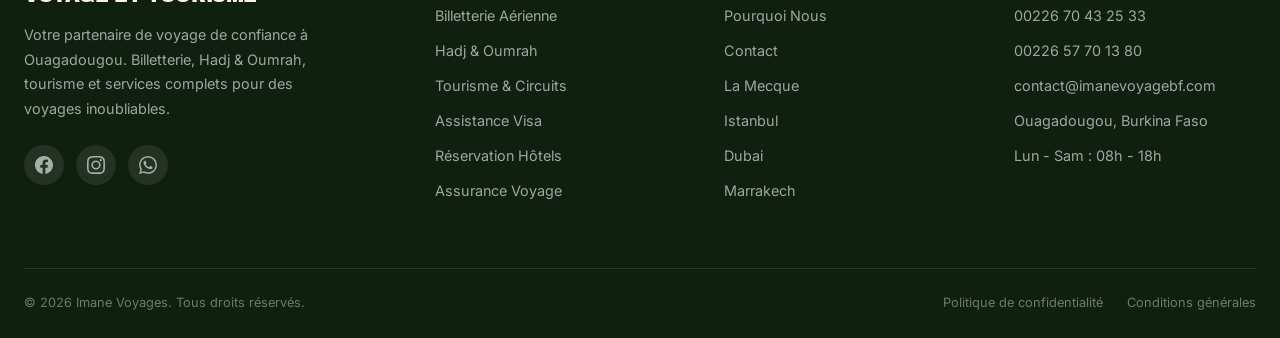
==== commit 6ab5fc77: "Fix missing French accents across all 7 pages Add proper diacritical marks (é, è, ê, à, ô, î, etc.) " ====
--- a/billetterie.html
+++ b/billetterie.html
@@ -3,15 +3,18 @@
 <head>
   <meta charset="UTF-8">
   <meta name="viewport" content="width=device-width, initial-scale=1.0">
-  <title>Billetterie Aerienne — Imane Voyages</title>
-  <meta name="description" content="Billetterie aerienne internationale au meilleur prix. Reservez vos vols depuis Ouagadougou avec Imane Voyages. Turkish Airlines, Air France, Ethiopian Airlines.">
+  <title>Billetterie Aérienne — Imane Voyages</title>
+  <meta name="description" content="Billetterie aérienne internationale au meilleur prix. Réservez vos vols depuis Ouagadougou avec Imane Voyages. Turkish Airlines, Air France, Ethiopian Airlines.">
   <link rel="canonical" href="https://imanevoyagebf.com/billetterie.html">
-  <meta property="og:title" content="Billetterie Aerienne — Imane Voyages">
-  <meta property="og:description" content="Billetterie aerienne internationale au meilleur prix. Reservez vos vols depuis Ouagadougou.">
+  <meta property="og:title" content="Billetterie Aérienne — Imane Voyages">
+  <meta property="og:description" content="Billetterie aérienne internationale au meilleur prix. Réservez vos vols depuis Ouagadougou.">
   <meta property="og:type" content="website">
   <meta property="og:url" content="https://imanevoyagebf.com/billetterie.html">
   <meta property="og:locale" content="fr_BF">
   <meta property="og:site_name" content="Imane Voyages">
+  <meta property="og:image" content="https://imanevoyagebf.com/assets/brand/og-image.jpg">
+  <meta property="og:image:width" content="1200">
+  <meta property="og:image:height" content="630">
   <meta name="theme-color" content="#1B5C2C">
   <link rel="icon" href="favicon.svg" type="image/svg+xml">
   <link rel="icon" href="favicon.ico" sizes="32x32">
@@ -60,8 +63,8 @@
         <span>Billetterie</span>
       </div>
       <span class="page-hero-eyebrow">Vols internationaux</span>
-      <h1 class="page-hero-title">Billetterie Aerienne</h1>
-      <p class="page-hero-desc">Reservez vos billets d'avion au meilleur prix avec nos partenaires aeriens de confiance, au depart de Ouagadougou.</p>
+      <h1 class="page-hero-title">Billetterie Aérienne</h1>
+      <p class="page-hero-desc">Réservez vos billets d'avion au meilleur prix avec nos partenaires aériens de confiance, au départ de Ouagadougou.</p>
     </div>
   </section>
 
@@ -80,10 +83,10 @@
             <span class="section-eyebrow" data-scroll="fade-up">Billetterie professionnelle</span>
             <h2 class="section-title" data-scroll="fade-up">Des Vols au Meilleur Prix</h2>
             <p class="section-lead" data-scroll="fade-up">
-              En tant qu'agence agreee IATA, Imane Voyages a acces aux tarifs negocies des plus grandes compagnies aeriennes mondiales. Que vous voyagiez pour affaires, en famille ou pour le loisir, nous trouvons le vol ideal au meilleur tarif.
+              En tant qu'agence agreee IATA, Imane Voyages a acces aux tarifs négociés des plus grandes compagnies aériennes mondiales. Que vous voyagiez pour affaires, en famille ou pour le loisir, nous trouvons le vol ideal au meilleur tarif.
             </p>
             <p style="color:var(--iv-ink-500); line-height:1.7; margin-top:16px;" data-scroll="fade-up">
-              Notre equipe de billettistes experimentees vous conseille sur les meilleurs itineraires, les correspondances optimales et les promotions en cours.
+              Notre équipe de billettistes experimentees vous conseille sur les meilleurs itinéraires, les correspondances optimales et les promotions en cours.
             </p>
             <div style="margin-top:32px;" data-scroll="fade-up">
               <a href="contact.html" class="btn-primary">
@@ -101,8 +104,8 @@
       <div class="container">
         <div class="section-heading center">
           <span class="section-eyebrow" data-scroll="fade-up">Nos Partenaires</span>
-          <h2 class="section-title" data-scroll="fade-up">Compagnies Aeriennes Partenaires</h2>
-          <p class="section-lead" data-scroll="fade-up">Nous travaillons avec les meilleures compagnies pour vous garantir confort, securite et tarifs competitifs.</p>
+          <h2 class="section-title" data-scroll="fade-up">Compagnies Aériennes Partenaires</h2>
+          <p class="section-lead" data-scroll="fade-up">Nous travaillons avec les meilleures compagnies pour vous garantir confort, sécurité et tarifs compétitifs.</p>
         </div>
 
         <div class="services-grid" data-scroll="fade-up">
@@ -111,7 +114,7 @@
               <svg viewBox="0 0 24 24" fill="none" stroke="currentColor" stroke-width="2" stroke-linecap="round" stroke-linejoin="round"><path d="M17.8 19.2L16 11l3.5-3.5C21 6 21.5 4 21 3c-1-.5-3 0-4.5 1.5L13 8 4.8 6.2c-.5-.1-.9.1-1.1.5l-.3.5c-.2.5-.1 1 .3 1.3L9 12l-2 3H4l-1 1 3 2 2 3 1-1v-3l3-2 3.5 5.3c.3.4.8.5 1.3.3l.5-.2c.4-.3.6-.7.5-1.2z"/></svg>
             </div>
             <h3>Turkish Airlines</h3>
-            <p>Vols vers Istanbul, l'Europe, le Moyen-Orient et l'Asie avec un service de qualite et des correspondances optimales.</p>
+            <p>Vols vers Istanbul, l'Europe, le Moyen-Orient et l'Asie avec un service de qualité et des correspondances optimales.</p>
           </div>
 
           <div class="service-card">
@@ -172,7 +175,7 @@
             </div>
             <div>
               <h3>Europe</h3>
-              <p>Paris, Bruxelles, Istanbul, Rome, Madrid — Vols directs et avec escales competitifs.</p>
+              <p>Paris, Bruxelles, Istanbul, Rome, Madrid — Vols directs et avec escales compétitifs.</p>
             </div>
           </div>
 
@@ -182,7 +185,7 @@
             </div>
             <div>
               <h3>Moyen-Orient</h3>
-              <p>Dubai, Djeddah, La Mecque, Doha — Vols pour affaires, pelerinage et tourisme.</p>
+              <p>Dubai, Djeddah, La Mecque, Doha — Vols pour affaires, pèlerinage et tourisme.</p>
             </div>
           </div>
 
@@ -230,20 +233,20 @@
       <div class="footer-grid">
         <div class="footer-brand">
           <span class="footer-logo-text"><span style="color:var(--iv-white);">Agence Imane</span><br><span style="color:var(--iv-red-light);">Voyage et Tourisme</span></span>
-          <p>Votre partenaire de voyage de confiance a Ouagadougou. Billetterie, Hadj & Oumrah, tourisme et services complets pour des voyages inoubliables.</p>
+          <p>Votre partenaire de voyage de confiance à Ouagadougou. Billetterie, Hadj & Oumrah, tourisme et services complets pour des voyages inoubliables.</p>
           <div class="footer-socials">
-            <a href="#" aria-label="Facebook"><svg width="18" height="18" viewBox="0 0 24 24" fill="currentColor"><path d="M24 12.073c0-6.627-5.373-12-12-12s-12 5.373-12 12c0 5.99 4.388 10.954 10.125 11.854v-8.385H7.078v-3.47h3.047V9.43c0-3.007 1.792-4.669 4.533-4.669 1.312 0 2.686.235 2.686.235v2.953H15.83c-1.491 0-1.956.925-1.956 1.874v2.25h3.328l-.532 3.47h-2.796v8.385C19.612 23.027 24 18.062 24 12.073z"/></svg></a>
+            <a href="https://www.facebook.com/share/1ESSWfP4pU/" target="_blank" rel="noopener" aria-label="Facebook"><svg width="18" height="18" viewBox="0 0 24 24" fill="currentColor"><path d="M24 12.073c0-6.627-5.373-12-12-12s-12 5.373-12 12c0 5.99 4.388 10.954 10.125 11.854v-8.385H7.078v-3.47h3.047V9.43c0-3.007 1.792-4.669 4.533-4.669 1.312 0 2.686.235 2.686.235v2.953H15.83c-1.491 0-1.956.925-1.956 1.874v2.25h3.328l-.532 3.47h-2.796v8.385C19.612 23.027 24 18.062 24 12.073z"/></svg></a>
             <a href="#" aria-label="Instagram"><svg width="18" height="18" viewBox="0 0 24 24" fill="currentColor"><path d="M12 2.163c3.204 0 3.584.012 4.85.07 3.252.148 4.771 1.691 4.919 4.919.058 1.265.069 1.645.069 4.849 0 3.205-.012 3.584-.069 4.849-.149 3.225-1.664 4.771-4.919 4.919-1.266.058-1.644.07-4.85.07-3.204 0-3.584-.012-4.849-.07-3.26-.149-4.771-1.699-4.919-4.92-.058-1.265-.07-1.644-.07-4.849 0-3.204.013-3.583.07-4.849.149-3.227 1.664-4.771 4.919-4.919 1.266-.057 1.645-.069 4.849-.069zM12 0C8.741 0 8.333.014 7.053.072 2.695.272.273 2.69.073 7.052.014 8.333 0 8.741 0 12c0 3.259.014 3.668.072 4.948.2 4.358 2.618 6.78 6.98 6.98C8.333 23.986 8.741 24 12 24c3.259 0 3.668-.014 4.948-.072 4.354-.2 6.782-2.618 6.979-6.98.059-1.28.073-1.689.073-4.948 0-3.259-.014-3.667-.072-4.947-.196-4.354-2.617-6.78-6.979-6.98C15.668.014 15.259 0 12 0zm0 5.838a6.162 6.162 0 100 12.324 6.162 6.162 0 000-12.324zM12 16a4 4 0 110-8 4 4 0 010 8zm6.406-11.845a1.44 1.44 0 100 2.881 1.44 1.44 0 000-2.881z"/></svg></a>
             <a href="#" aria-label="WhatsApp"><svg width="18" height="18" viewBox="0 0 24 24" fill="currentColor"><path d="M17.472 14.382c-.297-.149-1.758-.867-2.03-.967-.273-.099-.471-.148-.67.15-.197.297-.767.966-.94 1.164-.173.199-.347.223-.644.075-.297-.15-1.255-.463-2.39-1.475-.883-.788-1.48-1.761-1.653-2.059-.173-.297-.018-.458.13-.606.134-.133.298-.347.446-.52.149-.174.198-.298.298-.497.099-.198.05-.371-.025-.52-.075-.149-.669-1.612-.916-2.207-.242-.579-.487-.5-.669-.51-.173-.008-.371-.01-.57-.01-.198 0-.52.074-.792.372-.272.297-1.04 1.016-1.04 2.479 0 1.462 1.065 2.875 1.213 3.074.149.198 2.096 3.2 5.077 4.487.709.306 1.262.489 1.694.625.712.227 1.36.195 1.871.118.571-.085 1.758-.719 2.006-1.413.248-.694.248-1.289.173-1.413-.074-.124-.272-.198-.57-.347m-5.421 7.403h-.004a9.87 9.87 0 01-5.031-1.378l-.361-.214-3.741.982.998-3.648-.235-.374a9.86 9.86 0 01-1.51-5.26c.001-5.45 4.436-9.884 9.888-9.884 2.64 0 5.122 1.03 6.988 2.898a9.825 9.825 0 012.893 6.994c-.003 5.45-4.437 9.884-9.885 9.884m8.413-18.297A11.815 11.815 0 0012.05 0C5.495 0 .16 5.335.157 11.892c0 2.096.547 4.142 1.588 5.945L.057 24l6.305-1.654a11.882 11.882 0 005.683 1.448h.005c6.554 0 11.89-5.335 11.893-11.893a11.821 11.821 0 00-3.48-8.413z"/></svg></a>
           </div>
         </div>
         <div>
           <h3 class="footer-heading">Services</h3>
-          <a href="billetterie.html" class="footer-link">Billetterie Aerienne</a>
+          <a href="billetterie.html" class="footer-link">Billetterie Aérienne</a>
           <a href="hadj-oumrah.html" class="footer-link">Hadj & Oumrah</a>
           <a href="tourisme-colonies.html" class="footer-link">Tourisme & Circuits</a>
           <a href="services-plus.html" class="footer-link">Assistance Visa</a>
-          <a href="services-plus.html" class="footer-link">Reservation Hotels</a>
+          <a href="services-plus.html" class="footer-link">Réservation Hôtels</a>
           <a href="services-plus.html" class="footer-link">Assurance Voyage</a>
         </div>
         <div>
@@ -265,10 +268,10 @@
         </div>
       </div>
       <div class="footer-bottom">
-        <p>&copy; 2026 Imane Voyages. Tous droits reserves.</p>
+        <p>&copy; 2026 Imane Voyages. Tous droits réservés.</p>
         <div class="footer-bottom-links">
-          <a href="#">Politique de confidentialite</a>
-          <a href="#">Conditions generales</a>
+          <a href="#">Politique de confidentialité</a>
+          <a href="#">Conditions générales</a>
         </div>
       </div>
     </div>
--- a/css/styles.min.css
+++ b/css/styles.min.css
@@ -1 +1 @@
-:root{--iv-green-900:#0B100F;--iv-green-800:#102010;--iv-green-700:#14401F;--iv-green:#1B5C2C;--iv-green-500:#208040;--iv-green-400:#30A050;--iv-green-300:#50C080;--iv-green-200:#8ED9AC;--iv-green-100:#C9EEDA;--iv-green-light:#EDF8F1;--iv-red-700:#9E1B10;--iv-red:#E0301E;--iv-red-dark:#C6261A;--iv-red-light:#FDEEEC;--iv-gold-600:#B8860B;--iv-gold:#F5C518;--iv-gold-dark:#E3A712;--iv-gold-light:#FBEFC7;--iv-ink-900:#1B1B18;--iv-ink-700:#2E322F;--iv-ink-500:#5B615D;--iv-ink-300:#9AA09C;--iv-ink-200:#C8CDC9;--iv-ink-100:#E4E8E5;--iv-ink-050:#F2F4F2;--iv-sand-050:#FAF8F3;--iv-sand-100:#F3EEE2;--iv-white:#FFFFFF;--iv-black:var(--iv-ink-900);--iv-dark:var(--iv-green-800);--iv-cream:var(--iv-sand-050);--iv-green-dark:var(--iv-green-700);--iv-grey-100:var(--iv-ink-050);--iv-grey-200:var(--iv-ink-100);--iv-grey-300:var(--iv-ink-200);--iv-grey-400:var(--iv-ink-300);--iv-grey-500:var(--iv-ink-500);--iv-grey-600:var(--iv-ink-700);--iv-grey-700:var(--iv-ink-900);--status-success:var(--iv-green);--status-warning:var(--iv-gold);--status-danger:var(--iv-red);--status-info:var(--iv-green-700);--font-display:"Archivo Black","Arial Black",sans-serif;--font-body:"Inter","Segoe UI",sans-serif;--font-editorial:"Amiri",Georgia,serif;--font-arabic:"Amiri",serif;--text-display-1:clamp(2.5rem, 5vw, 4rem);--text-h1:2.25rem;--text-h2:1.75rem;--text-h3:1.375rem;--text-body-md:1rem;--text-body-sm:0.875rem;--text-caption:0.8125rem;--text-micro:0.6875rem;--space-4:4px;--space-8:8px;--space-12:12px;--space-16:16px;--space-20:20px;--space-24:24px;--space-32:32px;--space-40:40px;--space-48:48px;--space-64:64px;--space-80:80px;--space-96:96px;--radius-sm:6px;--radius-md:12px;--radius-lg:20px;--radius-pill:999px;--radius-full:50%;--shadow-xs:0 1px 2px rgba(0,0,0,0.05);--shadow-sm:0 2px 8px rgba(0,0,0,0.06);--shadow-md:0 8px 24px rgba(0,0,0,0.1);--shadow-lg:0 20px 48px rgba(0,0,0,0.12);--shadow-inset:inset 0 2px 4px rgba(0,0,0,0.06);--duration-fast:120ms;--duration-base:200ms;--duration-slow:340ms;--ease:cubic-bezier(.2,.6,.2,1);--container-max:1280px;--ease-out:var(--ease);--ease-spring:var(--ease);--transition:var(--duration-base) var(--ease)}*,::after,::before{box-sizing:border-box}body{margin:0;font-family:var(--font-body);color:var(--iv-grey-700);background:var(--iv-white);line-height:1.6;-webkit-font-smoothing:antialiased;-moz-osx-font-smoothing:grayscale;overflow-x:hidden}img{display:block;max-width:100%;height:auto}a{text-decoration:none;color:inherit;transition:color var(--transition)}button{font-family:inherit;cursor:pointer;border:none;background:0 0}ol,ul{list-style:none;margin:0;padding:0}h1,h2,h3,h4,h5,h6{margin:0;line-height:1.15}p{margin:0}.skip-link{position:absolute;left:-9999px;top:0;z-index:9999;background:var(--iv-green);color:var(--iv-white);padding:8px 16px;font-weight:600}.skip-link:focus{left:0}.container{max-width:var(--container-max);margin:0 auto;padding:0 24px}.site-header{position:fixed;top:0;left:0;width:100%;z-index:1000;padding:12px 0;background:var(--iv-white);transition:background var(--transition),padding var(--transition),box-shadow var(--transition)}.site-header.scrolled{background:rgba(255,255,255,.97);backdrop-filter:blur(12px);-webkit-backdrop-filter:blur(12px);padding:8px 0;box-shadow:0 2px 20px rgba(0,0,0,.08)}.header-inner{max-width:var(--container-max);margin:0 auto;padding:0 24px;display:flex;align-items:center;justify-content:space-between}.logo{display:flex;align-items:center;gap:12px;z-index:10}.logo-img{height:60px;width:auto;object-fit:contain}.logo-text{display:flex;flex-direction:column}.logo-name{font-family:var(--font-display);font-weight:400;font-size:1.1rem;color:var(--iv-green-700);text-transform:uppercase;letter-spacing:-.02em;line-height:1.1}.logo-sub{font-family:var(--font-display);font-weight:400;font-size:.85rem;color:var(--iv-red);text-transform:uppercase;letter-spacing:-.02em;line-height:1.1}.logo-tagline{font-size:.6rem;color:var(--iv-ink-500);text-transform:uppercase;letter-spacing:.08em;font-weight:500;margin-top:2px}.main-nav{display:flex;align-items:center;gap:32px}.nav-link{font-size:.9rem;font-weight:500;color:var(--iv-grey-600);position:relative;padding:4px 0;transition:color var(--transition)}.nav-link.active,.nav-link:hover{color:var(--iv-green)}.nav-link::after{content:'';position:absolute;bottom:-2px;left:0;width:0;height:2px;background:var(--iv-green);transition:width var(--transition)}.nav-link.active::after,.nav-link:hover::after{width:100%}.nav-cta{background:var(--iv-green-700);color:var(--iv-white);font-weight:600;font-size:var(--text-body-sm);padding:10px 24px;border-radius:var(--radius-pill);transition:background var(--duration-fast) var(--ease),transform var(--duration-fast)}.nav-cta:hover{background:var(--iv-green-800);transform:translateY(-1px)}.menu-toggle{display:none;color:var(--iv-grey-700);font-size:28px;z-index:10;padding:4px}.mobile-overlay{display:none;position:fixed;inset:0;background:rgba(0,0,0,.5);z-index:5}.hero{position:relative;min-height:100vh;display:flex;align-items:center;overflow:hidden}.hero-bg{position:absolute;inset:0;z-index:0}.hero-slide{position:absolute;inset:0;background-size:cover;background-position:center;opacity:0;transition:opacity 1.5s ease-in-out}.hero-slide.active{opacity:1}.hero-overlay{position:absolute;inset:0;background:linear-gradient(135deg,rgba(16,32,16,.92) 0,rgba(20,64,31,.7) 50%,rgba(20,64,31,.4) 100%);z-index:1}.hero-content{position:relative;z-index:2;max-width:var(--container-max);margin:0 auto;padding:140px 24px 80px;width:100%;color:var(--iv-white)}.hero-badge{display:inline-block;background:var(--iv-green-500);color:var(--iv-white);font-size:var(--text-caption);font-weight:600;text-transform:uppercase;letter-spacing:.08em;padding:6px 16px;border-radius:var(--radius-pill);margin-bottom:24px}.hero-title{font-family:var(--font-display);font-size:clamp(2.5rem, 6vw, 4rem);font-weight:400;line-height:1.1;max-width:600px;margin-bottom:24px;color:var(--iv-sand-100)}.hero-title em{font-style:normal;color:var(--iv-gold)}.hero-desc{font-size:clamp(.95rem, 1.5vw, 1.15rem);color:rgba(255,255,255,.85);max-width:560px;line-height:1.7;margin-bottom:40px}.hero-actions{display:flex;align-items:center;gap:24px;flex-wrap:wrap}.btn-primary{display:inline-flex;align-items:center;gap:8px;background:var(--iv-green);color:var(--iv-white);font-weight:600;font-size:.95rem;padding:14px 32px;border-radius:var(--radius-pill);transition:background var(--transition),transform .2s,box-shadow .2s;border:none;cursor:pointer}.btn-primary:hover{background:var(--iv-green-dark);transform:translateY(-2px);box-shadow:0 8px 25px rgba(27,140,61,.35)}.btn-secondary{display:inline-flex;align-items:center;gap:8px;background:var(--iv-red);color:var(--iv-white);font-weight:600;font-size:.95rem;padding:14px 32px;border-radius:var(--radius-pill);transition:background var(--transition),transform .2s;border:none;cursor:pointer}.btn-secondary:hover{background:var(--iv-red-dark);transform:translateY(-2px)}.btn-outline{display:inline-flex;align-items:center;gap:8px;background:0 0;color:var(--iv-green);font-weight:600;font-size:.95rem;padding:14px 32px;border-radius:var(--radius-pill);border:2px solid var(--iv-green);transition:color var(--transition),background var(--transition);cursor:pointer}.btn-outline:hover{background:var(--iv-green);color:var(--iv-white)}.btn-outline--white{color:var(--iv-white);border-color:rgba(255,255,255,.4)}.btn-outline--white:hover{border-color:var(--iv-white);background:rgba(255,255,255,.1);color:var(--iv-white)}.hero-phone{display:inline-flex;align-items:center;gap:8px;color:var(--iv-white);font-weight:500;font-size:var(--text-body-md);transition:color var(--transition)}.hero-phone svg{color:var(--iv-green-400)}.hero-phone:hover{color:var(--iv-green-300)}.hero-social{position:absolute;right:24px;top:50%;transform:translateY(-50%);display:flex;flex-direction:column;gap:16px;z-index:3}.hero-social a{width:40px;height:40px;display:flex;align-items:center;justify-content:center;border:1px solid rgba(255,255,255,.25);border-radius:var(--radius-sm);color:rgba(255,255,255,.6);transition:color var(--transition),border-color var(--transition),background var(--transition)}.hero-social a:hover{color:var(--iv-white);border-color:var(--iv-green);background:rgba(27,140,61,.2)}.trust-bar{background:var(--iv-green-800);padding:20px 0;overflow:hidden}.trust-bar-inner{display:flex;align-items:center;gap:48px;animation:scrollX 30s linear infinite}@keyframes scrollX{0%{transform:translateX(0)}100%{transform:translateX(-50%)}}.trust-bar-text{font-size:.8rem;color:rgba(255,255,255,.7);white-space:nowrap;text-transform:uppercase;letter-spacing:.1em;font-weight:500}.section{padding:100px 0}.section--white{background:var(--iv-white)}.section--cream{background:var(--iv-cream)}.section--green{background:var(--iv-green-700);color:var(--iv-white)}.section--light-green{background:var(--iv-green-light)}.section-eyebrow{display:inline-block;font-size:.8rem;text-transform:uppercase;letter-spacing:.2em;font-weight:600;color:var(--iv-green);margin-bottom:16px}.section--green .section-eyebrow{color:var(--iv-gold)}.section-title{font-family:var(--font-display);font-size:clamp(1.75rem, 3.5vw, 2.5rem);font-weight:400;margin-bottom:20px;line-height:1.15;color:var(--iv-ink-900);text-transform:uppercase;letter-spacing:-.02em}.section--green .section-title{color:var(--iv-white)}.section-lead{font-size:1.05rem;color:var(--iv-grey-500);max-width:600px;line-height:1.7}.section--green .section-lead{color:rgba(255,255,255,.75)}.section-heading{margin-bottom:60px}.section-heading.center{text-align:center}.section-heading.center .section-lead{margin-left:auto;margin-right:auto}.about-grid{display:grid;grid-template-columns:1fr 1fr;gap:80px;align-items:center}.about-image-wrap{position:relative}.about-image{border-radius:var(--radius-lg);overflow:hidden;aspect-ratio:4/5}.about-image img{width:100%;height:100%;object-fit:cover}.about-badge{position:absolute;bottom:-20px;right:-20px;background:var(--iv-green);color:var(--iv-white);padding:20px 24px;border-radius:var(--radius-md);text-align:center;box-shadow:var(--shadow-lg)}.about-badge-num{font-family:var(--font-display);font-size:2.5rem;font-weight:700;display:block;line-height:1}.about-badge-label{font-size:.75rem;font-weight:600;text-transform:uppercase;letter-spacing:.1em;margin-top:4px;display:block}.about-text .section-lead{margin-bottom:32px}.about-stats{display:flex;gap:40px;margin-top:40px;padding-top:32px;border-top:1px solid var(--iv-grey-200)}.about-stat-num{font-family:var(--font-display);font-size:2.2rem;font-weight:400;color:var(--iv-green);display:block;line-height:1}.about-stat-label{font-size:.85rem;color:var(--iv-grey-500);margin-top:6px;display:block}.marquee{padding:20px 0;background:var(--iv-green);overflow:hidden}.marquee-track{display:flex;gap:60px;animation:marqueeScroll 20s linear infinite;width:max-content}@keyframes marqueeScroll{0%{transform:translateX(0)}100%{transform:translateX(-50%)}}.marquee-item{font-family:var(--font-display);font-size:clamp(1.4rem, 3vw, 2rem);font-weight:700;color:var(--iv-white);white-space:nowrap;display:flex;align-items:center;gap:60px}.marquee-dot{width:10px;height:10px;background:var(--iv-gold);border-radius:var(--radius-full);flex-shrink:0}.destinations-grid{display:grid;grid-template-columns:repeat(3,1fr);gap:24px}.dest-card{position:relative;border-radius:var(--radius-lg);overflow:hidden;aspect-ratio:3/4;cursor:pointer;box-shadow:var(--shadow-md)}.dest-card img{width:100%;height:100%;object-fit:cover;transition:transform .6s var(--ease-out)}.dest-card:hover img{transform:scale(1.08)}.dest-card-overlay{position:absolute;inset:0;background:linear-gradient(to top,rgba(15,31,20,.85) 0,transparent 50%);display:flex;flex-direction:column;justify-content:flex-end;padding:28px;color:var(--iv-white);transition:background .4s}.dest-card:hover .dest-card-overlay{background:linear-gradient(to top,rgba(15,31,20,.95) 0,rgba(15,31,20,.2) 60%)}.dest-card-title{font-family:var(--font-body);font-size:1.15rem;font-weight:600;margin-bottom:8px;color:var(--iv-white)}.dest-card-desc{font-size:.85rem;color:rgba(255,255,255,.8);line-height:1.5;display:-webkit-box;-webkit-line-clamp:2;-webkit-box-orient:vertical;overflow:hidden}.dest-card-arrow{position:absolute;top:20px;right:20px;width:40px;height:40px;border-radius:var(--radius-full);background:var(--iv-green);display:flex;align-items:center;justify-content:center;color:var(--iv-white);transform:translate(10px,-10px);opacity:0;transition:opacity .3s,transform .3s}.dest-card:hover .dest-card-arrow{opacity:1;transform:translate(0,0)}.features-wrapper{display:grid;grid-template-columns:1fr 1fr;gap:80px;align-items:center}.features-image{border-radius:var(--radius-lg);overflow:hidden;aspect-ratio:4/5}.features-image img{width:100%;height:100%;object-fit:cover}.features-list{display:flex;flex-direction:column;gap:6px}.feature-item{display:flex;align-items:center;gap:16px;padding:14px 20px;border-radius:var(--radius-md);transition:background var(--transition)}.feature-item:hover{background:var(--iv-green-light)}.feature-icon{width:44px;height:44px;border-radius:var(--radius-full);background:var(--iv-green-light);display:flex;align-items:center;justify-content:center;flex-shrink:0}.feature-icon svg{width:20px;height:20px;color:var(--iv-green)}.feature-text{font-weight:500;font-size:.95rem;color:var(--iv-grey-700)}.testimonials-track{display:flex;gap:24px;overflow:hidden}.testimonial-card{min-width:380px;background:var(--iv-white);border:1px solid var(--iv-grey-200);border-radius:var(--radius-lg);padding:36px;flex-shrink:0;box-shadow:var(--shadow-sm)}.testimonial-stars{display:flex;gap:4px;margin-bottom:20px}.testimonial-stars svg{width:18px;height:18px;color:var(--iv-gold)}.testimonial-text{font-family:var(--font-editorial);font-size:1rem;color:var(--iv-ink-700);line-height:1.75;margin-bottom:28px;font-style:italic}.testimonial-author{display:flex;align-items:center;gap:14px}.testimonial-avatar{width:48px;height:48px;border-radius:var(--radius-full);background:var(--iv-green-light);display:flex;align-items:center;justify-content:center;font-weight:700;font-size:1rem;color:var(--iv-green)}.testimonial-name{font-weight:600;font-size:.95rem;text-transform:uppercase;letter-spacing:.05em;color:var(--iv-grey-700)}.testimonial-location{font-size:.8rem;color:var(--iv-grey-400);margin-top:2px}.testimonials-nav{display:flex;align-items:center;justify-content:center;gap:16px;margin-top:48px}.testimonials-nav button{width:48px;height:48px;border-radius:var(--radius-full);border:1px solid var(--iv-grey-300);color:var(--iv-grey-700);display:flex;align-items:center;justify-content:center;transition:background var(--transition),border-color var(--transition),color var(--transition)}.testimonials-nav button:hover{background:var(--iv-green);border-color:var(--iv-green);color:var(--iv-white)}.contact-grid{display:grid;grid-template-columns:1fr 1fr;gap:60px;align-items:start}.contact-info{display:flex;flex-direction:column;gap:32px}.contact-item{display:flex;gap:16px}.contact-item-icon{width:48px;height:48px;border-radius:var(--radius-full);background:var(--iv-green-light);display:flex;align-items:center;justify-content:center;flex-shrink:0;color:var(--iv-green)}.section--green .contact-item-icon{background:rgba(255,255,255,.12);color:var(--iv-gold)}.contact-item-label{font-size:.8rem;color:var(--iv-grey-400);text-transform:uppercase;letter-spacing:.1em;margin-bottom:4px}.section--green .contact-item-label{color:rgba(255,255,255,.6)}.contact-item-value{font-weight:600;font-size:1.05rem;color:var(--iv-grey-700)}.section--green .contact-item-value{color:var(--iv-white)}.contact-form{background:var(--iv-white);border:1px solid var(--iv-grey-200);border-radius:var(--radius-lg);padding:40px;box-shadow:var(--shadow-md)}.section--green .contact-form{background:rgba(255,255,255,.06);border-color:rgba(255,255,255,.1)}.contact-form .form-row{display:grid;grid-template-columns:1fr 1fr;gap:16px;margin-bottom:16px}.form-group{display:flex;flex-direction:column;gap:6px}.form-group label{font-size:.8rem;font-weight:500;color:var(--iv-grey-500);text-transform:uppercase;letter-spacing:.08em}.section--green .form-group label{color:rgba(255,255,255,.6)}.form-group input,.form-group select,.form-group textarea{background:var(--iv-grey-100);border:1px solid var(--iv-grey-200);border-radius:var(--radius-sm);padding:12px 16px;color:var(--iv-grey-700);font-family:var(--font-body);font-size:.9rem;transition:border-color var(--transition);outline:0;width:100%}.section--green .form-group input,.section--green .form-group select,.section--green .form-group textarea{background:rgba(255,255,255,.08);border-color:rgba(255,255,255,.15);color:var(--iv-white)}.form-group input:focus,.form-group select:focus,.form-group textarea:focus{border-color:var(--iv-green)}.form-group textarea{resize:vertical;min-height:120px}.form-group.full{grid-column:1/-1}.contact-form .form-note{font-size:.8rem;color:var(--iv-grey-400);margin-bottom:20px;display:flex;align-items:center;gap:6px}.section--green .contact-form .form-note{color:rgba(255,255,255,.5)}.contact-form .btn-primary{width:100%;justify-content:center;padding:16px;font-size:1rem}.quote-banner{background:var(--iv-green);padding:80px 0;text-align:center}.quote-text{font-family:var(--font-editorial);font-size:clamp(1.3rem, 3vw, 2rem);font-weight:400;font-style:italic;max-width:800px;margin:0 auto;line-height:1.5;color:var(--iv-white)}.quote-text em{color:var(--iv-gold);font-style:italic}.blog-grid{display:grid;grid-template-columns:repeat(3,1fr);gap:24px}.blog-card{background:var(--iv-white);border:1px solid var(--iv-grey-200);border-radius:var(--radius-lg);overflow:hidden;transition:transform .3s,box-shadow .3s}.blog-card:hover{transform:translateY(-6px);box-shadow:var(--shadow-lg)}.blog-card-image{aspect-ratio:16/10;overflow:hidden}.blog-card-image img{width:100%;height:100%;object-fit:cover;transition:transform .6s var(--ease-out)}.blog-card:hover .blog-card-image img{transform:scale(1.06)}.blog-card-body{padding:24px}.blog-card-tag{display:inline-block;font-size:.7rem;font-weight:600;text-transform:uppercase;letter-spacing:.1em;color:var(--iv-green);margin-bottom:12px}.blog-card-title{font-family:var(--font-display);font-size:1.15rem;font-weight:700;margin-bottom:10px;line-height:1.3;color:var(--iv-grey-700)}.blog-card-excerpt{font-size:.85rem;color:var(--iv-grey-500);line-height:1.6;display:-webkit-box;-webkit-line-clamp:2;-webkit-box-orient:vertical;overflow:hidden}.site-footer{background:var(--iv-green-800);padding:80px 0 0;color:var(--iv-white)}.footer-grid{display:grid;grid-template-columns:1.5fr 1fr 1fr 1fr;gap:48px;padding-bottom:60px}.footer-logo-text{font-family:var(--font-display);font-size:1.2rem;text-transform:uppercase;letter-spacing:-.02em;line-height:1.15;display:block}.footer-brand p{font-size:.9rem;color:rgba(255,255,255,.6);line-height:1.7;margin:16px 0 24px;max-width:300px}.footer-socials{display:flex;gap:12px}.footer-socials a{width:40px;height:40px;border-radius:var(--radius-full);background:rgba(255,255,255,.08);display:flex;align-items:center;justify-content:center;color:rgba(255,255,255,.6);transition:background var(--transition),color var(--transition)}.footer-socials a:hover{background:var(--iv-green);color:var(--iv-white)}.footer-heading{font-size:.8rem;text-transform:uppercase;letter-spacing:.15em;font-weight:600;margin-bottom:20px;color:var(--iv-gold)}.footer-link{display:block;font-size:.9rem;color:rgba(255,255,255,.6);padding:6px 0;transition:color var(--transition),padding-left var(--transition)}.footer-link:hover{color:var(--iv-white);padding-left:6px}.footer-bottom{border-top:1px solid rgba(255,255,255,.1);padding:24px 0;display:flex;justify-content:space-between;align-items:center;flex-wrap:wrap;gap:16px}.footer-bottom p{font-size:.8rem;color:rgba(255,255,255,.4)}.footer-bottom-links{display:flex;gap:24px}.footer-bottom-links a{font-size:.8rem;color:rgba(255,255,255,.4);transition:color var(--transition)}.footer-bottom-links a:hover{color:var(--iv-white)}.page-hero{position:relative;padding:160px 0 80px;background:var(--iv-green-800);color:var(--iv-white);overflow:hidden}.page-hero::after{content:'';position:absolute;bottom:0;left:0;right:0;height:6px;background:linear-gradient(to right,var(--iv-red) 33.3%,var(--iv-gold) 33.3% 66.6%,var(--iv-green) 66.6%)}.page-hero .container{position:relative;z-index:1}.page-hero-eyebrow{display:inline-block;font-size:var(--text-caption);text-transform:uppercase;letter-spacing:.15em;font-weight:600;color:var(--iv-gold);margin-bottom:16px}.page-hero-title{font-family:var(--font-display);font-size:clamp(2rem, 5vw, 3.5rem);font-weight:400;text-transform:uppercase;letter-spacing:-.02em;line-height:1.1;margin-bottom:16px;color:var(--iv-white)}.page-hero-desc{font-size:var(--text-body-md);color:rgba(255,255,255,.7);max-width:600px;line-height:1.7}.page-hero-breadcrumb{display:flex;align-items:center;gap:8px;font-size:var(--text-body-sm);color:rgba(255,255,255,.5);margin-bottom:24px}.page-hero-breadcrumb a{color:rgba(255,255,255,.5);transition:color var(--transition)}.page-hero-breadcrumb a:hover{color:var(--iv-white)}.page-hero-breadcrumb .sep{color:rgba(255,255,255,.3)}.content-card{background:var(--iv-white);border:1px solid var(--iv-ink-100);border-radius:var(--radius-lg);padding:40px;box-shadow:var(--shadow-sm)}.content-card h3{font-family:var(--font-display);font-size:var(--text-h3);text-transform:uppercase;letter-spacing:-.02em;color:var(--iv-ink-900);margin-bottom:12px}.content-card p{font-size:var(--text-body-md);color:var(--iv-ink-500);line-height:1.7}.services-grid{display:grid;grid-template-columns:repeat(auto-fit,minmax(300px,1fr));gap:24px}.service-card{background:var(--iv-white);border:1px solid var(--iv-ink-100);border-radius:var(--radius-lg);padding:32px;text-align:center;transition:transform var(--duration-base) var(--ease),box-shadow var(--duration-base) var(--ease)}.service-card:hover{transform:translateY(-4px);box-shadow:var(--shadow-md)}.service-card-icon{width:56px;height:56px;border-radius:var(--radius-full);background:var(--iv-green-light);display:flex;align-items:center;justify-content:center;margin:0 auto 20px;color:var(--iv-green)}.service-card-icon svg{width:24px;height:24px}.service-card h3{font-family:var(--font-body);font-size:1.05rem;font-weight:600;color:var(--iv-ink-900);margin-bottom:8px}.service-card p{font-size:var(--text-body-sm);color:var(--iv-ink-500);line-height:1.6}.steps-list{display:grid;grid-template-columns:repeat(auto-fit,minmax(240px,1fr));gap:32px;counter-reset:step}.step-item{text-align:center;counter-increment:step}.step-item::before{content:counter(step);display:flex;align-items:center;justify-content:center;width:48px;height:48px;border-radius:var(--radius-full);background:var(--iv-green);color:var(--iv-white);font-family:var(--font-display);font-size:1.2rem;margin:0 auto 16px}.step-item h3{font-weight:600;font-size:1rem;color:var(--iv-ink-900);margin-bottom:8px}.step-item p{font-size:var(--text-body-sm);color:var(--iv-ink-500);line-height:1.6}.cta-banner{background:var(--iv-green);padding:64px 0;text-align:center}.cta-banner h2{font-family:var(--font-display);font-size:clamp(1.5rem, 3vw, 2.2rem);text-transform:uppercase;letter-spacing:-.02em;color:var(--iv-white);margin-bottom:16px}.cta-banner p{font-size:var(--text-body-md);color:rgba(255,255,255,.8);margin-bottom:32px;max-width:500px;margin-left:auto;margin-right:auto}.cta-banner .btn-primary{background:var(--iv-white);color:var(--iv-green)}.cta-banner .btn-primary:hover{background:var(--iv-sand-050);box-shadow:var(--shadow-md)}.highlight-list{display:grid;grid-template-columns:repeat(auto-fit,minmax(250px,1fr));gap:32px}.highlight-item{display:flex;gap:16px;align-items:flex-start}.highlight-icon{width:48px;height:48px;border-radius:var(--radius-full);background:var(--iv-green-light);display:flex;align-items:center;justify-content:center;flex-shrink:0;color:var(--iv-green)}.highlight-icon svg{width:22px;height:22px}.highlight-item h3{font-weight:600;font-size:1rem;color:var(--iv-ink-900);margin-bottom:4px}.highlight-item p{font-size:var(--text-body-sm);color:var(--iv-ink-500);line-height:1.6}.bf-stripe{height:6px;background:linear-gradient(to right,var(--iv-red) 0,var(--iv-red) 33.3%,var(--iv-gold) 33.3%,var(--iv-gold) 66.6%,var(--iv-green) 66.6%,var(--iv-green) 100%)}.whatsapp-fab{position:fixed;bottom:24px;right:24px;width:56px;height:56px;border-radius:var(--radius-full);background:#25d366;color:var(--iv-white);display:flex;align-items:center;justify-content:center;box-shadow:0 4px 20px rgba(37,211,102,.4);z-index:999;transition:transform .3s,box-shadow .3s}.whatsapp-fab:hover{transform:scale(1.1);box-shadow:0 6px 30px rgba(37,211,102,.5)}.whatsapp-fab svg{width:28px;height:28px}.scroll-top-btn{position:fixed;bottom:24px;left:24px;width:48px;height:48px;border-radius:var(--radius-full);background:var(--iv-green);border:none;color:var(--iv-white);display:flex;align-items:center;justify-content:center;z-index:999;opacity:0;pointer-events:none;transform:translateY(20px);transition:opacity .3s,transform .3s,background .3s;box-shadow:var(--shadow-md)}.scroll-top-btn.visible{opacity:1;pointer-events:auto;transform:translateY(0)}.scroll-top-btn:hover{background:var(--iv-green-dark)}.js-ready [data-scroll]{opacity:0;transform:translateY(30px);transition:opacity .7s var(--ease-spring),transform .7s var(--ease-spring)}.js-ready [data-scroll].visible{opacity:1;transform:translateY(0)}@media (max-width:1024px){.about-grid,.features-wrapper{gap:48px}.footer-grid{grid-template-columns:1fr 1fr;gap:40px}}@media (max-width:768px){.main-nav{position:fixed;top:0;right:-100%;width:300px;height:100vh;background:var(--iv-white);flex-direction:column;align-items:flex-start;padding:100px 32px 40px;gap:8px;transition:right .4s var(--ease-spring);z-index:8;border-left:1px solid var(--iv-grey-200);box-shadow:-4px 0 20px rgba(0,0,0,.1)}.main-nav.open{right:0}.main-nav .nav-link{font-size:1.05rem;padding:12px 0;width:100%;color:var(--iv-grey-700)}.main-nav .nav-cta{margin-top:16px;text-align:center;width:100%;display:block}.menu-toggle{display:flex;align-items:center;justify-content:center}.mobile-overlay.active{display:block}.hero-social{display:none}.about-grid,.contact-grid,.features-wrapper{grid-template-columns:1fr}.features-wrapper .features-image{order:-1;aspect-ratio:16/9}.destinations-grid{grid-template-columns:1fr 1fr}.blog-grid{grid-template-columns:1fr}.footer-grid{grid-template-columns:1fr}.testimonial-card{min-width:300px}.contact-form .form-row{grid-template-columns:1fr}}@media (max-width:480px){.hero-title{font-size:2.2rem}.hero-actions{flex-direction:column;align-items:flex-start}.destinations-grid{grid-template-columns:1fr}.about-stats{flex-direction:column;gap:24px}.testimonial-card{min-width:260px;padding:24px}.section{padding:64px 0}}@media (prefers-reduced-motion:reduce){*,::after,::before{animation-duration:0s!important;animation-iteration-count:1!important;transition-duration:0s!important}.js-ready [data-scroll]{opacity:1;transform:none}.hero-slide{transition:none}}+:root{--iv-green-900:#0B100F;--iv-green-800:#102010;--iv-green-700:#14401F;--iv-green:#1B5C2C;--iv-green-500:#208040;--iv-green-400:#30A050;--iv-green-300:#50C080;--iv-green-200:#8ED9AC;--iv-green-100:#C9EEDA;--iv-green-light:#EDF8F1;--iv-red-700:#9E1B10;--iv-red:#E0301E;--iv-red-dark:#C6261A;--iv-red-light:#FDEEEC;--iv-gold-600:#B8860B;--iv-gold:#F5C518;--iv-gold-dark:#E3A712;--iv-gold-light:#FBEFC7;--iv-ink-900:#1B1B18;--iv-ink-700:#2E322F;--iv-ink-500:#5B615D;--iv-ink-300:#9AA09C;--iv-ink-200:#C8CDC9;--iv-ink-100:#E4E8E5;--iv-ink-050:#F2F4F2;--iv-sand-050:#FAF8F3;--iv-sand-100:#F3EEE2;--iv-white:#FFFFFF;--iv-black:var(--iv-ink-900);--iv-dark:var(--iv-green-800);--iv-cream:var(--iv-sand-050);--iv-green-dark:var(--iv-green-700);--iv-grey-100:var(--iv-ink-050);--iv-grey-200:var(--iv-ink-100);--iv-grey-300:var(--iv-ink-200);--iv-grey-400:var(--iv-ink-300);--iv-grey-500:var(--iv-ink-500);--iv-grey-600:var(--iv-ink-700);--iv-grey-700:var(--iv-ink-900);--status-success:var(--iv-green);--status-warning:var(--iv-gold);--status-danger:var(--iv-red);--status-info:var(--iv-green-700);--font-display:"Archivo Black","Arial Black",sans-serif;--font-body:"Inter","Segoe UI",sans-serif;--font-editorial:"Amiri",Georgia,serif;--font-arabic:"Amiri",serif;--text-display-1:clamp(2.5rem, 5vw, 4rem);--text-h1:2.25rem;--text-h2:1.75rem;--text-h3:1.375rem;--text-body-md:1rem;--text-body-sm:0.875rem;--text-caption:0.8125rem;--text-micro:0.6875rem;--space-4:4px;--space-8:8px;--space-12:12px;--space-16:16px;--space-20:20px;--space-24:24px;--space-32:32px;--space-40:40px;--space-48:48px;--space-64:64px;--space-80:80px;--space-96:96px;--radius-sm:6px;--radius-md:12px;--radius-lg:20px;--radius-pill:999px;--radius-full:50%;--shadow-xs:0 1px 2px rgba(0,0,0,0.05);--shadow-sm:0 2px 8px rgba(0,0,0,0.06);--shadow-md:0 8px 24px rgba(0,0,0,0.1);--shadow-lg:0 20px 48px rgba(0,0,0,0.12);--shadow-inset:inset 0 2px 4px rgba(0,0,0,0.06);--duration-fast:120ms;--duration-base:200ms;--duration-slow:340ms;--ease:cubic-bezier(.2,.6,.2,1);--container-max:1280px;--ease-out:var(--ease);--ease-spring:var(--ease);--transition:var(--duration-base) var(--ease)}*,::after,::before{box-sizing:border-box}body{margin:0;font-family:var(--font-body);color:var(--iv-grey-700);background:var(--iv-white);line-height:1.6;-webkit-font-smoothing:antialiased;-moz-osx-font-smoothing:grayscale;overflow-x:hidden}img{display:block;max-width:100%;height:auto}a{text-decoration:none;color:inherit;transition:color var(--transition)}button{font-family:inherit;cursor:pointer;border:none;background:0 0}ol,ul{list-style:none;margin:0;padding:0}h1,h2,h3,h4,h5,h6{margin:0;line-height:1.15}p{margin:0}.skip-link{position:absolute;left:-9999px;top:0;z-index:9999;background:var(--iv-green);color:var(--iv-white);padding:8px 16px;font-weight:600}.skip-link:focus{left:0}.container{max-width:var(--container-max);margin:0 auto;padding:0 24px}.site-header{position:fixed;top:0;left:0;width:100%;z-index:1000;padding:12px 0;background:var(--iv-white);transition:background var(--transition),padding var(--transition),box-shadow var(--transition)}.site-header.scrolled{background:rgba(255,255,255,.97);backdrop-filter:blur(12px);-webkit-backdrop-filter:blur(12px);padding:8px 0;box-shadow:0 2px 20px rgba(0,0,0,.08)}.header-inner{max-width:var(--container-max);margin:0 auto;padding:0 24px;display:flex;align-items:center;justify-content:space-between}.logo{display:flex;align-items:center;gap:12px;z-index:10}.logo-img{height:60px;width:auto;object-fit:contain}.logo-text{display:flex;flex-direction:column}.logo-name{font-family:var(--font-display);font-weight:400;font-size:1.1rem;color:var(--iv-green-700);text-transform:uppercase;letter-spacing:-.02em;line-height:1.1}.logo-sub{font-family:var(--font-display);font-weight:400;font-size:.85rem;color:var(--iv-red);text-transform:uppercase;letter-spacing:-.02em;line-height:1.1}.logo-tagline{font-size:.6rem;color:var(--iv-ink-500);text-transform:uppercase;letter-spacing:.08em;font-weight:500;margin-top:2px}.main-nav{display:flex;align-items:center;gap:32px}.nav-link{font-size:.9rem;font-weight:500;color:var(--iv-grey-600);position:relative;padding:4px 0;transition:color var(--transition)}.nav-link.active,.nav-link:hover{color:var(--iv-green)}.nav-link::after{content:'';position:absolute;bottom:-2px;left:0;width:0;height:2px;background:var(--iv-green);transition:width var(--transition)}.nav-link.active::after,.nav-link:hover::after{width:100%}.nav-cta{background:var(--iv-green-700);color:var(--iv-white);font-weight:600;font-size:var(--text-body-sm);padding:10px 24px;border-radius:var(--radius-pill);transition:background var(--duration-fast) var(--ease),transform var(--duration-fast)}.nav-cta:hover{background:var(--iv-green-800);transform:translateY(-1px)}.menu-toggle{display:none;color:var(--iv-grey-700);font-size:28px;z-index:10;padding:4px}.mobile-overlay{display:none;position:fixed;inset:0;background:rgba(0,0,0,.5);z-index:5}.hero{position:relative;min-height:100vh;display:flex;align-items:center;overflow:hidden}.hero-bg{position:absolute;inset:0;z-index:0}.hero-slide{position:absolute;inset:0;background-size:cover;background-position:center;opacity:0;transition:opacity 1.5s ease-in-out}.hero-slide.active{opacity:1}.hero-overlay{position:absolute;inset:0;background:linear-gradient(135deg,rgba(16,32,16,.92) 0,rgba(20,64,31,.7) 50%,rgba(20,64,31,.4) 100%);z-index:1}.hero-content{position:relative;z-index:2;max-width:var(--container-max);margin:0 auto;padding:140px 24px 80px;width:100%;color:var(--iv-white)}.hero-badge{display:inline-block;background:var(--iv-green-500);color:var(--iv-white);font-size:var(--text-caption);font-weight:600;text-transform:uppercase;letter-spacing:.08em;padding:6px 16px;border-radius:var(--radius-pill);margin-bottom:24px}.hero-title{font-family:var(--font-display);font-size:clamp(2.5rem, 6vw, 4rem);font-weight:400;line-height:1.1;max-width:600px;margin-bottom:24px;color:var(--iv-sand-100)}.hero-title em{font-style:normal;color:var(--iv-gold)}.hero-desc{font-size:clamp(.95rem, 1.5vw, 1.15rem);color:rgba(255,255,255,.85);max-width:560px;line-height:1.7;margin-bottom:40px}.hero-actions{display:flex;align-items:center;gap:24px;flex-wrap:wrap}.btn-primary{display:inline-flex;align-items:center;gap:8px;background:var(--iv-green);color:var(--iv-white);font-weight:600;font-size:.95rem;padding:14px 32px;border-radius:var(--radius-pill);transition:background var(--transition),transform .2s,box-shadow .2s;border:none;cursor:pointer}.btn-primary:hover{background:var(--iv-green-dark);transform:translateY(-2px);box-shadow:0 8px 25px rgba(27,140,61,.35)}.btn-secondary{display:inline-flex;align-items:center;gap:8px;background:var(--iv-red);color:var(--iv-white);font-weight:600;font-size:.95rem;padding:14px 32px;border-radius:var(--radius-pill);transition:background var(--transition),transform .2s;border:none;cursor:pointer}.btn-secondary:hover{background:var(--iv-red-dark);transform:translateY(-2px)}.btn-outline{display:inline-flex;align-items:center;gap:8px;background:0 0;color:var(--iv-green);font-weight:600;font-size:.95rem;padding:14px 32px;border-radius:var(--radius-pill);border:2px solid var(--iv-green);transition:color var(--transition),background var(--transition);cursor:pointer}.btn-outline:hover{background:var(--iv-green);color:var(--iv-white)}.btn-outline--white{color:var(--iv-white);border-color:rgba(255,255,255,.4)}.btn-outline--white:hover{border-color:var(--iv-white);background:rgba(255,255,255,.1);color:var(--iv-white)}.hero-phone{display:inline-flex;align-items:center;gap:8px;color:var(--iv-white);font-weight:500;font-size:var(--text-body-md);transition:color var(--transition)}.hero-phone svg{color:var(--iv-green-400)}.hero-phone:hover{color:var(--iv-green-300)}.hero-social{position:absolute;right:24px;top:50%;transform:translateY(-50%);display:flex;flex-direction:column;gap:16px;z-index:3}.hero-social a{width:40px;height:40px;display:flex;align-items:center;justify-content:center;border:1px solid rgba(255,255,255,.25);border-radius:var(--radius-sm);color:rgba(255,255,255,.6);transition:color var(--transition),border-color var(--transition),background var(--transition)}.hero-social a:hover{color:var(--iv-white);border-color:var(--iv-green);background:rgba(27,140,61,.2)}.trust-bar{background:var(--iv-green-800);padding:20px 0;overflow:hidden}.trust-bar-inner{display:flex;align-items:center;gap:48px;animation:scrollX 30s linear infinite}@keyframes scrollX{0%{transform:translateX(0)}100%{transform:translateX(-50%)}}.trust-bar-text{font-size:.8rem;color:rgba(255,255,255,.7);white-space:nowrap;text-transform:uppercase;letter-spacing:.1em;font-weight:500}.section{padding:100px 0}.section--white{background:var(--iv-white)}.section--cream{background:var(--iv-cream)}.section--green{background:var(--iv-green-700);color:var(--iv-white)}.section--light-green{background:var(--iv-green-light)}.section-eyebrow{display:inline-block;font-size:.8rem;text-transform:uppercase;letter-spacing:.2em;font-weight:600;color:var(--iv-green);margin-bottom:16px}.section--green .section-eyebrow{color:var(--iv-gold)}.section-title{font-family:var(--font-display);font-size:clamp(1.75rem, 3.5vw, 2.5rem);font-weight:400;margin-bottom:20px;line-height:1.15;color:var(--iv-ink-900);text-transform:uppercase;letter-spacing:-.02em}.section--green .section-title{color:var(--iv-white)}.section-lead{font-size:1.05rem;color:var(--iv-grey-500);max-width:600px;line-height:1.7}.section--green .section-lead{color:rgba(255,255,255,.75)}.section-heading{margin-bottom:60px}.section-heading.center{text-align:center}.section-heading.center .section-lead{margin-left:auto;margin-right:auto}.about-grid{display:grid;grid-template-columns:1fr 1fr;gap:80px;align-items:center}.about-image-wrap{position:relative}.about-image{border-radius:var(--radius-lg);overflow:hidden;aspect-ratio:4/5}.about-image img{width:100%;height:100%;object-fit:cover}.about-badge{position:absolute;bottom:-20px;right:-20px;background:var(--iv-green);color:var(--iv-white);padding:20px 24px;border-radius:var(--radius-md);text-align:center;box-shadow:var(--shadow-lg)}.about-badge-num{font-family:var(--font-display);font-size:2.5rem;font-weight:700;display:block;line-height:1}.about-badge-label{font-size:.75rem;font-weight:600;text-transform:uppercase;letter-spacing:.1em;margin-top:4px;display:block}.about-text .section-lead{margin-bottom:32px}.about-stats{display:flex;gap:40px;margin-top:40px;padding-top:32px;border-top:1px solid var(--iv-grey-200)}.about-stat-num{font-family:var(--font-display);font-size:2.2rem;font-weight:400;color:var(--iv-green);display:block;line-height:1}.about-stat-label{font-size:.85rem;color:var(--iv-grey-500);margin-top:6px;display:block}.founder-intro{margin-bottom:16px;padding-left:16px;border-left:3px solid var(--iv-gold)}.founder-name{font-family:var(--font-display);font-size:1.1rem;color:var(--iv-green);margin:0;line-height:1.3}.founder-title{font-size:var(--text-body-sm);color:var(--iv-gold-600);font-weight:500;margin:2px 0 0}.marquee{padding:20px 0;background:var(--iv-green);overflow:hidden}.marquee-track{display:flex;gap:60px;animation:marqueeScroll 20s linear infinite;width:max-content}@keyframes marqueeScroll{0%{transform:translateX(0)}100%{transform:translateX(-50%)}}.marquee-item{font-family:var(--font-display);font-size:clamp(1.4rem, 3vw, 2rem);font-weight:700;color:var(--iv-white);white-space:nowrap;display:flex;align-items:center;gap:60px}.marquee-dot{width:10px;height:10px;background:var(--iv-gold);border-radius:var(--radius-full);flex-shrink:0}.destinations-grid{display:grid;grid-template-columns:repeat(3,1fr);gap:24px}.dest-card{position:relative;border-radius:var(--radius-lg);overflow:hidden;aspect-ratio:3/4;cursor:pointer;box-shadow:var(--shadow-md)}.dest-card img{width:100%;height:100%;object-fit:cover;transition:transform .6s var(--ease-out)}.dest-card:hover img{transform:scale(1.08)}.dest-card-overlay{position:absolute;inset:0;background:linear-gradient(to top,rgba(15,31,20,.85) 0,transparent 50%);display:flex;flex-direction:column;justify-content:flex-end;padding:28px;color:var(--iv-white);transition:background .4s}.dest-card:hover .dest-card-overlay{background:linear-gradient(to top,rgba(15,31,20,.95) 0,rgba(15,31,20,.2) 60%)}.dest-card-title{font-family:var(--font-body);font-size:1.15rem;font-weight:600;margin-bottom:8px;color:var(--iv-white)}.dest-card-desc{font-size:.85rem;color:rgba(255,255,255,.8);line-height:1.5;display:-webkit-box;-webkit-line-clamp:2;-webkit-box-orient:vertical;overflow:hidden}.dest-card-arrow{position:absolute;top:20px;right:20px;width:40px;height:40px;border-radius:var(--radius-full);background:var(--iv-green);display:flex;align-items:center;justify-content:center;color:var(--iv-white);transform:translate(10px,-10px);opacity:0;transition:opacity .3s,transform .3s}.dest-card:hover .dest-card-arrow{opacity:1;transform:translate(0,0)}.features-wrapper{display:grid;grid-template-columns:1fr 1fr;gap:80px;align-items:center}.features-image{border-radius:var(--radius-lg);overflow:hidden;aspect-ratio:4/5}.features-image img{width:100%;height:100%;object-fit:cover}.features-list{display:flex;flex-direction:column;gap:6px}.feature-item{display:flex;align-items:center;gap:16px;padding:14px 20px;border-radius:var(--radius-md);transition:background var(--transition)}.feature-item:hover{background:var(--iv-green-light)}.feature-icon{width:44px;height:44px;border-radius:var(--radius-full);background:var(--iv-green-light);display:flex;align-items:center;justify-content:center;flex-shrink:0}.feature-icon svg{width:20px;height:20px;color:var(--iv-green)}.feature-text{font-weight:500;font-size:.95rem;color:var(--iv-grey-700)}.testimonials-track{display:flex;gap:24px;overflow:hidden}.testimonial-card{min-width:380px;background:var(--iv-white);border:1px solid var(--iv-grey-200);border-radius:var(--radius-lg);padding:36px;flex-shrink:0;box-shadow:var(--shadow-sm)}.testimonial-stars{display:flex;gap:4px;margin-bottom:20px}.testimonial-stars svg{width:18px;height:18px;color:var(--iv-gold)}.testimonial-text{font-family:var(--font-editorial);font-size:1rem;color:var(--iv-ink-700);line-height:1.75;margin-bottom:28px;font-style:italic}.testimonial-author{display:flex;align-items:center;gap:14px}.testimonial-avatar{width:48px;height:48px;border-radius:var(--radius-full);background:var(--iv-green-light);display:flex;align-items:center;justify-content:center;font-weight:700;font-size:1rem;color:var(--iv-green)}.testimonial-name{font-weight:600;font-size:.95rem;text-transform:uppercase;letter-spacing:.05em;color:var(--iv-grey-700)}.testimonial-location{font-size:.8rem;color:var(--iv-grey-400);margin-top:2px}.testimonials-nav{display:flex;align-items:center;justify-content:center;gap:16px;margin-top:48px}.testimonials-nav button{width:48px;height:48px;border-radius:var(--radius-full);border:1px solid var(--iv-grey-300);color:var(--iv-grey-700);display:flex;align-items:center;justify-content:center;transition:background var(--transition),border-color var(--transition),color var(--transition)}.testimonials-nav button:hover{background:var(--iv-green);border-color:var(--iv-green);color:var(--iv-white)}.contact-grid{display:grid;grid-template-columns:1fr 1fr;gap:60px;align-items:start}.contact-info{display:flex;flex-direction:column;gap:32px}.contact-item{display:flex;gap:16px}.contact-item-icon{width:48px;height:48px;border-radius:var(--radius-full);background:var(--iv-green-light);display:flex;align-items:center;justify-content:center;flex-shrink:0;color:var(--iv-green)}.section--green .contact-item-icon{background:rgba(255,255,255,.12);color:var(--iv-gold)}.contact-item-label{font-size:.8rem;color:var(--iv-grey-400);text-transform:uppercase;letter-spacing:.1em;margin-bottom:4px}.section--green .contact-item-label{color:rgba(255,255,255,.6)}.contact-item-value{font-weight:600;font-size:1.05rem;color:var(--iv-grey-700)}.section--green .contact-item-value{color:var(--iv-white)}.contact-form{background:var(--iv-white);border:1px solid var(--iv-grey-200);border-radius:var(--radius-lg);padding:40px;box-shadow:var(--shadow-md)}.section--green .contact-form{background:rgba(255,255,255,.06);border-color:rgba(255,255,255,.1)}.contact-form .form-row{display:grid;grid-template-columns:1fr 1fr;gap:16px;margin-bottom:16px}.form-group{display:flex;flex-direction:column;gap:6px}.form-group label{font-size:.8rem;font-weight:500;color:var(--iv-grey-500);text-transform:uppercase;letter-spacing:.08em}.section--green .form-group label{color:rgba(255,255,255,.6)}.form-group input,.form-group select,.form-group textarea{background:var(--iv-grey-100);border:1px solid var(--iv-grey-200);border-radius:var(--radius-sm);padding:12px 16px;color:var(--iv-grey-700);font-family:var(--font-body);font-size:.9rem;transition:border-color var(--transition);outline:0;width:100%}.section--green .form-group input,.section--green .form-group select,.section--green .form-group textarea{background:rgba(255,255,255,.08);border-color:rgba(255,255,255,.15);color:var(--iv-white)}.form-group input:focus,.form-group select:focus,.form-group textarea:focus{border-color:var(--iv-green)}.form-group textarea{resize:vertical;min-height:120px}.form-group.full{grid-column:1/-1}.contact-form .form-note{font-size:.8rem;color:var(--iv-grey-400);margin-bottom:20px;display:flex;align-items:center;gap:6px}.section--green .contact-form .form-note{color:rgba(255,255,255,.5)}.contact-form .btn-primary{width:100%;justify-content:center;padding:16px;font-size:1rem}.quote-banner{background:var(--iv-green);padding:80px 0;text-align:center}.quote-text{font-family:var(--font-editorial);font-size:clamp(1.3rem, 3vw, 2rem);font-weight:400;font-style:italic;max-width:800px;margin:0 auto;line-height:1.5;color:var(--iv-white)}.quote-text em{color:var(--iv-gold);font-style:italic}.blog-grid{display:grid;grid-template-columns:repeat(3,1fr);gap:24px}.blog-card{background:var(--iv-white);border:1px solid var(--iv-grey-200);border-radius:var(--radius-lg);overflow:hidden;transition:transform .3s,box-shadow .3s}.blog-card:hover{transform:translateY(-6px);box-shadow:var(--shadow-lg)}.blog-card-image{aspect-ratio:16/10;overflow:hidden}.blog-card-image img{width:100%;height:100%;object-fit:cover;transition:transform .6s var(--ease-out)}.blog-card:hover .blog-card-image img{transform:scale(1.06)}.blog-card-body{padding:24px}.blog-card-tag{display:inline-block;font-size:.7rem;font-weight:600;text-transform:uppercase;letter-spacing:.1em;color:var(--iv-green);margin-bottom:12px}.blog-card-title{font-family:var(--font-display);font-size:1.15rem;font-weight:700;margin-bottom:10px;line-height:1.3;color:var(--iv-grey-700)}.blog-card-excerpt{font-size:.85rem;color:var(--iv-grey-500);line-height:1.6;display:-webkit-box;-webkit-line-clamp:2;-webkit-box-orient:vertical;overflow:hidden}.site-footer{background:var(--iv-green-800);padding:80px 0 0;color:var(--iv-white)}.footer-grid{display:grid;grid-template-columns:1.5fr 1fr 1fr 1fr;gap:48px;padding-bottom:60px}.footer-logo-text{font-family:var(--font-display);font-size:1.2rem;text-transform:uppercase;letter-spacing:-.02em;line-height:1.15;display:block}.footer-brand p{font-size:.9rem;color:rgba(255,255,255,.6);line-height:1.7;margin:16px 0 24px;max-width:300px}.footer-socials{display:flex;gap:12px}.footer-socials a{width:40px;height:40px;border-radius:var(--radius-full);background:rgba(255,255,255,.08);display:flex;align-items:center;justify-content:center;color:rgba(255,255,255,.6);transition:background var(--transition),color var(--transition)}.footer-socials a:hover{background:var(--iv-green);color:var(--iv-white)}.footer-heading{font-size:.8rem;text-transform:uppercase;letter-spacing:.15em;font-weight:600;margin-bottom:20px;color:var(--iv-gold)}.footer-link{display:block;font-size:.9rem;color:rgba(255,255,255,.6);padding:6px 0;transition:color var(--transition),padding-left var(--transition)}.footer-link:hover{color:var(--iv-white);padding-left:6px}.footer-bottom{border-top:1px solid rgba(255,255,255,.1);padding:24px 0;display:flex;justify-content:space-between;align-items:center;flex-wrap:wrap;gap:16px}.footer-bottom p{font-size:.8rem;color:rgba(255,255,255,.4)}.footer-bottom-links{display:flex;gap:24px}.footer-bottom-links a{font-size:.8rem;color:rgba(255,255,255,.4);transition:color var(--transition)}.footer-bottom-links a:hover{color:var(--iv-white)}.page-hero{position:relative;padding:160px 0 80px;background:var(--iv-green-800);color:var(--iv-white);overflow:hidden}.page-hero::after{content:'';position:absolute;bottom:0;left:0;right:0;height:6px;background:linear-gradient(to right,var(--iv-red) 33.3%,var(--iv-gold) 33.3% 66.6%,var(--iv-green) 66.6%)}.page-hero .container{position:relative;z-index:1}.page-hero-eyebrow{display:inline-block;font-size:var(--text-caption);text-transform:uppercase;letter-spacing:.15em;font-weight:600;color:var(--iv-gold);margin-bottom:16px}.page-hero-title{font-family:var(--font-display);font-size:clamp(2rem, 5vw, 3.5rem);font-weight:400;text-transform:uppercase;letter-spacing:-.02em;line-height:1.1;margin-bottom:16px;color:var(--iv-white)}.page-hero-desc{font-size:var(--text-body-md);color:rgba(255,255,255,.7);max-width:600px;line-height:1.7}.page-hero-breadcrumb{display:flex;align-items:center;gap:8px;font-size:var(--text-body-sm);color:rgba(255,255,255,.5);margin-bottom:24px}.page-hero-breadcrumb a{color:rgba(255,255,255,.5);transition:color var(--transition)}.page-hero-breadcrumb a:hover{color:var(--iv-white)}.page-hero-breadcrumb .sep{color:rgba(255,255,255,.3)}.content-card{background:var(--iv-white);border:1px solid var(--iv-ink-100);border-radius:var(--radius-lg);padding:40px;box-shadow:var(--shadow-sm)}.content-card h3{font-family:var(--font-display);font-size:var(--text-h3);text-transform:uppercase;letter-spacing:-.02em;color:var(--iv-ink-900);margin-bottom:12px}.content-card p{font-size:var(--text-body-md);color:var(--iv-ink-500);line-height:1.7}.services-grid{display:grid;grid-template-columns:repeat(auto-fit,minmax(300px,1fr));gap:24px}.service-card{background:var(--iv-white);border:1px solid var(--iv-ink-100);border-radius:var(--radius-lg);padding:32px;text-align:center;transition:transform var(--duration-base) var(--ease),box-shadow var(--duration-base) var(--ease)}.service-card:hover{transform:translateY(-4px);box-shadow:var(--shadow-md)}.service-card-icon{width:56px;height:56px;border-radius:var(--radius-full);background:var(--iv-green-light);display:flex;align-items:center;justify-content:center;margin:0 auto 20px;color:var(--iv-green)}.service-card-icon svg{width:24px;height:24px}.service-card h3{font-family:var(--font-body);font-size:1.05rem;font-weight:600;color:var(--iv-ink-900);margin-bottom:8px}.service-card p{font-size:var(--text-body-sm);color:var(--iv-ink-500);line-height:1.6}.steps-list{display:grid;grid-template-columns:repeat(auto-fit,minmax(240px,1fr));gap:32px;counter-reset:step}.step-item{text-align:center;counter-increment:step}.step-item::before{content:counter(step);display:flex;align-items:center;justify-content:center;width:48px;height:48px;border-radius:var(--radius-full);background:var(--iv-green);color:var(--iv-white);font-family:var(--font-display);font-size:1.2rem;margin:0 auto 16px}.step-item h3{font-weight:600;font-size:1rem;color:var(--iv-ink-900);margin-bottom:8px}.step-item p{font-size:var(--text-body-sm);color:var(--iv-ink-500);line-height:1.6}.cta-banner{background:var(--iv-green);padding:64px 0;text-align:center}.cta-banner h2{font-family:var(--font-display);font-size:clamp(1.5rem, 3vw, 2.2rem);text-transform:uppercase;letter-spacing:-.02em;color:var(--iv-white);margin-bottom:16px}.cta-banner p{font-size:var(--text-body-md);color:rgba(255,255,255,.8);margin-bottom:32px;max-width:500px;margin-left:auto;margin-right:auto}.cta-banner .btn-primary{background:var(--iv-white);color:var(--iv-green)}.cta-banner .btn-primary:hover{background:var(--iv-sand-050);box-shadow:var(--shadow-md)}.highlight-list{display:grid;grid-template-columns:repeat(auto-fit,minmax(250px,1fr));gap:32px}.highlight-item{display:flex;gap:16px;align-items:flex-start}.highlight-icon{width:48px;height:48px;border-radius:var(--radius-full);background:var(--iv-green-light);display:flex;align-items:center;justify-content:center;flex-shrink:0;color:var(--iv-green)}.highlight-icon svg{width:22px;height:22px}.highlight-item h3{font-weight:600;font-size:1rem;color:var(--iv-ink-900);margin-bottom:4px}.highlight-item p{font-size:var(--text-body-sm);color:var(--iv-ink-500);line-height:1.6}.bf-stripe{height:6px;background:linear-gradient(to right,var(--iv-red) 0,var(--iv-red) 33.3%,var(--iv-gold) 33.3%,var(--iv-gold) 66.6%,var(--iv-green) 66.6%,var(--iv-green) 100%)}.whatsapp-fab{position:fixed;bottom:24px;right:24px;width:56px;height:56px;border-radius:var(--radius-full);background:#25d366;color:var(--iv-white);display:flex;align-items:center;justify-content:center;box-shadow:0 4px 20px rgba(37,211,102,.4);z-index:999;transition:transform .3s,box-shadow .3s}.whatsapp-fab:hover{transform:scale(1.1);box-shadow:0 6px 30px rgba(37,211,102,.5)}.whatsapp-fab svg{width:28px;height:28px}.scroll-top-btn{position:fixed;bottom:24px;left:24px;width:48px;height:48px;border-radius:var(--radius-full);background:var(--iv-green);border:none;color:var(--iv-white);display:flex;align-items:center;justify-content:center;z-index:999;opacity:0;pointer-events:none;transform:translateY(20px);transition:opacity .3s,transform .3s,background .3s;box-shadow:var(--shadow-md)}.scroll-top-btn.visible{opacity:1;pointer-events:auto;transform:translateY(0)}.scroll-top-btn:hover{background:var(--iv-green-dark)}.js-ready [data-scroll]{opacity:0;transform:translateY(30px);transition:opacity .7s var(--ease-spring),transform .7s var(--ease-spring)}.js-ready [data-scroll].visible{opacity:1;transform:translateY(0)}@media (max-width:1024px){.about-grid,.features-wrapper{gap:48px}.footer-grid{grid-template-columns:1fr 1fr;gap:40px}}@media (max-width:768px){.main-nav{position:fixed;top:0;right:-100%;width:300px;height:100vh;background:var(--iv-white);flex-direction:column;align-items:flex-start;padding:100px 32px 40px;gap:8px;transition:right .4s var(--ease-spring);z-index:8;border-left:1px solid var(--iv-grey-200);box-shadow:-4px 0 20px rgba(0,0,0,.1)}.main-nav.open{right:0}.main-nav .nav-link{font-size:1.05rem;padding:12px 0;width:100%;color:var(--iv-grey-700)}.main-nav .nav-cta{margin-top:16px;text-align:center;width:100%;display:block}.menu-toggle{display:flex;align-items:center;justify-content:center}.mobile-overlay.active{display:block}.hero-social{display:none}.about-grid,.contact-grid,.features-wrapper{grid-template-columns:1fr}.features-wrapper .features-image{order:-1;aspect-ratio:16/9}.destinations-grid{grid-template-columns:1fr 1fr}.blog-grid{grid-template-columns:1fr}.footer-grid{grid-template-columns:1fr}.testimonial-card{min-width:300px}.contact-form .form-row{grid-template-columns:1fr}}@media (max-width:480px){.hero-title{font-size:2.2rem}.hero-actions{flex-direction:column;align-items:flex-start}.destinations-grid{grid-template-columns:1fr}.about-stats{flex-direction:column;gap:24px}.testimonial-card{min-width:260px;padding:24px}.section{padding:64px 0}}@media (prefers-reduced-motion:reduce){*,::after,::before{animation-duration:0s!important;animation-iteration-count:1!important;transition-duration:0s!important}.js-ready [data-scroll]{opacity:1;transform:none}.hero-slide{transition:none}}
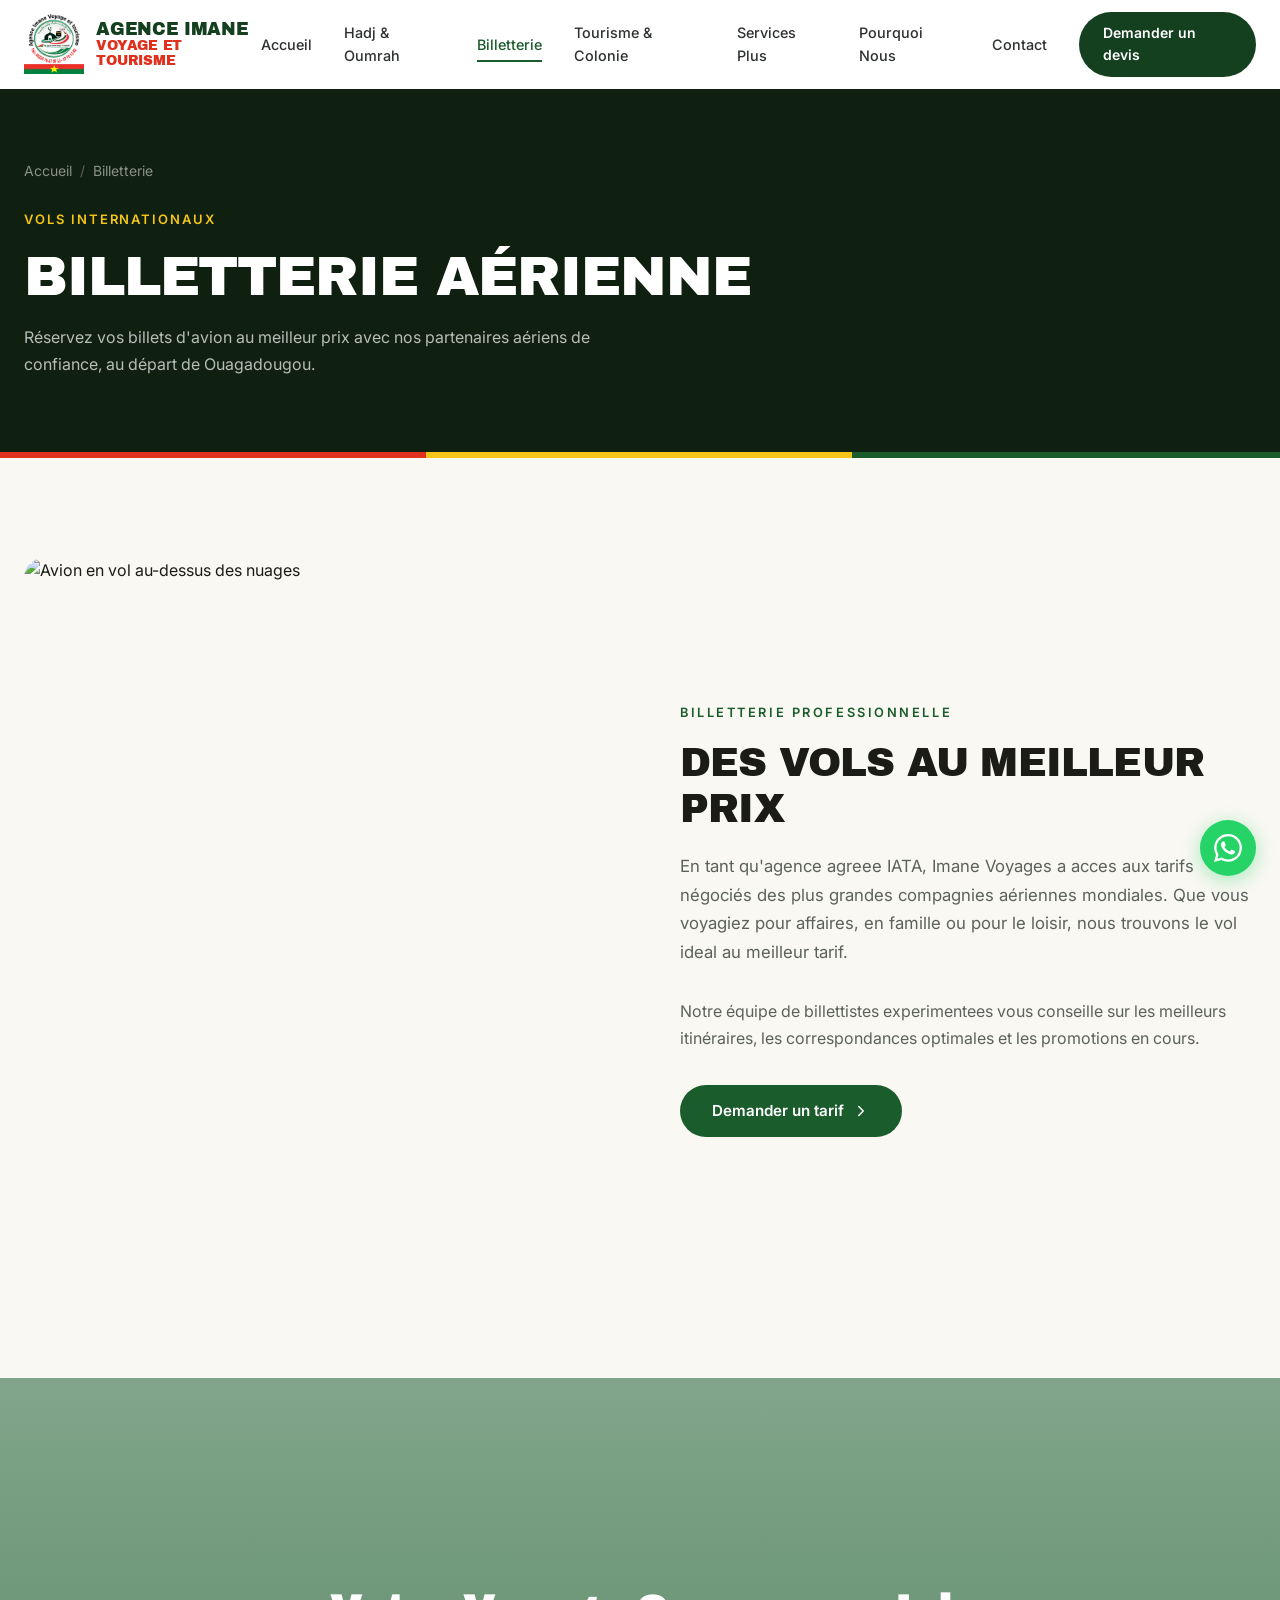
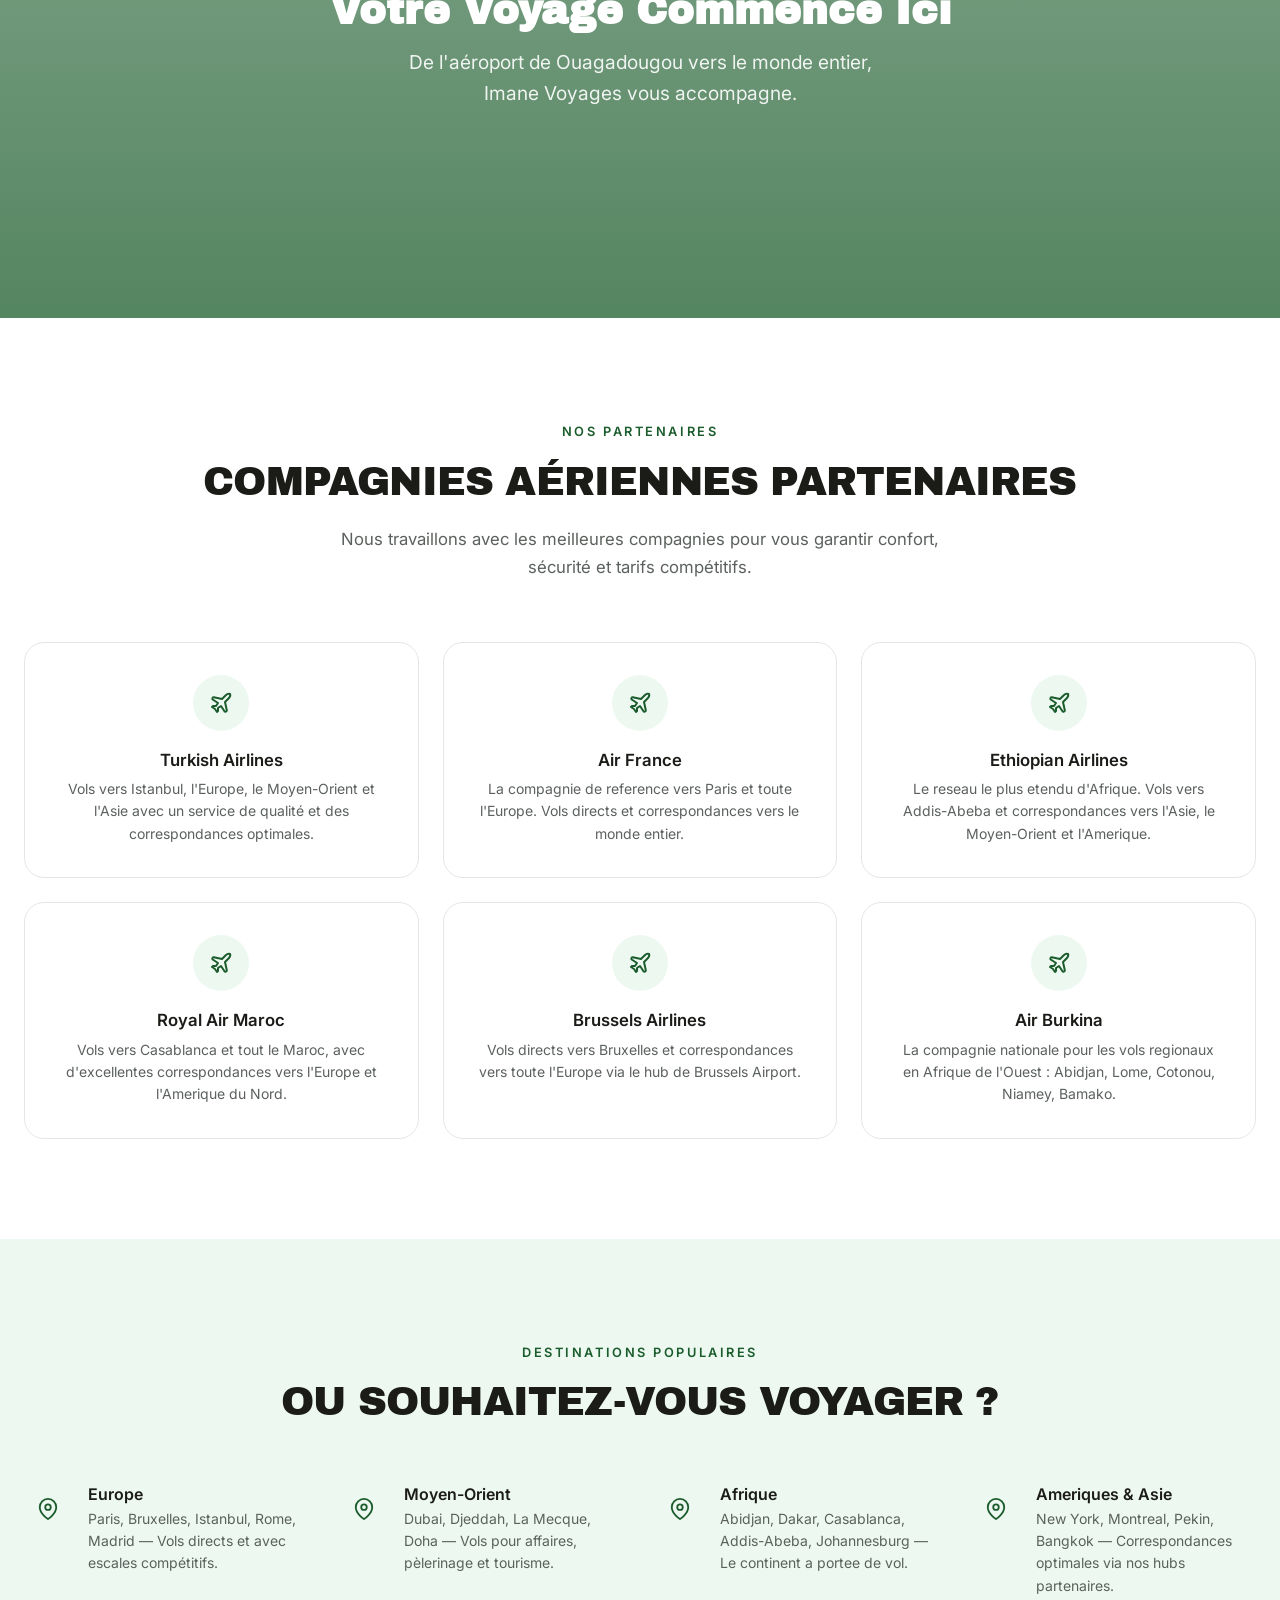
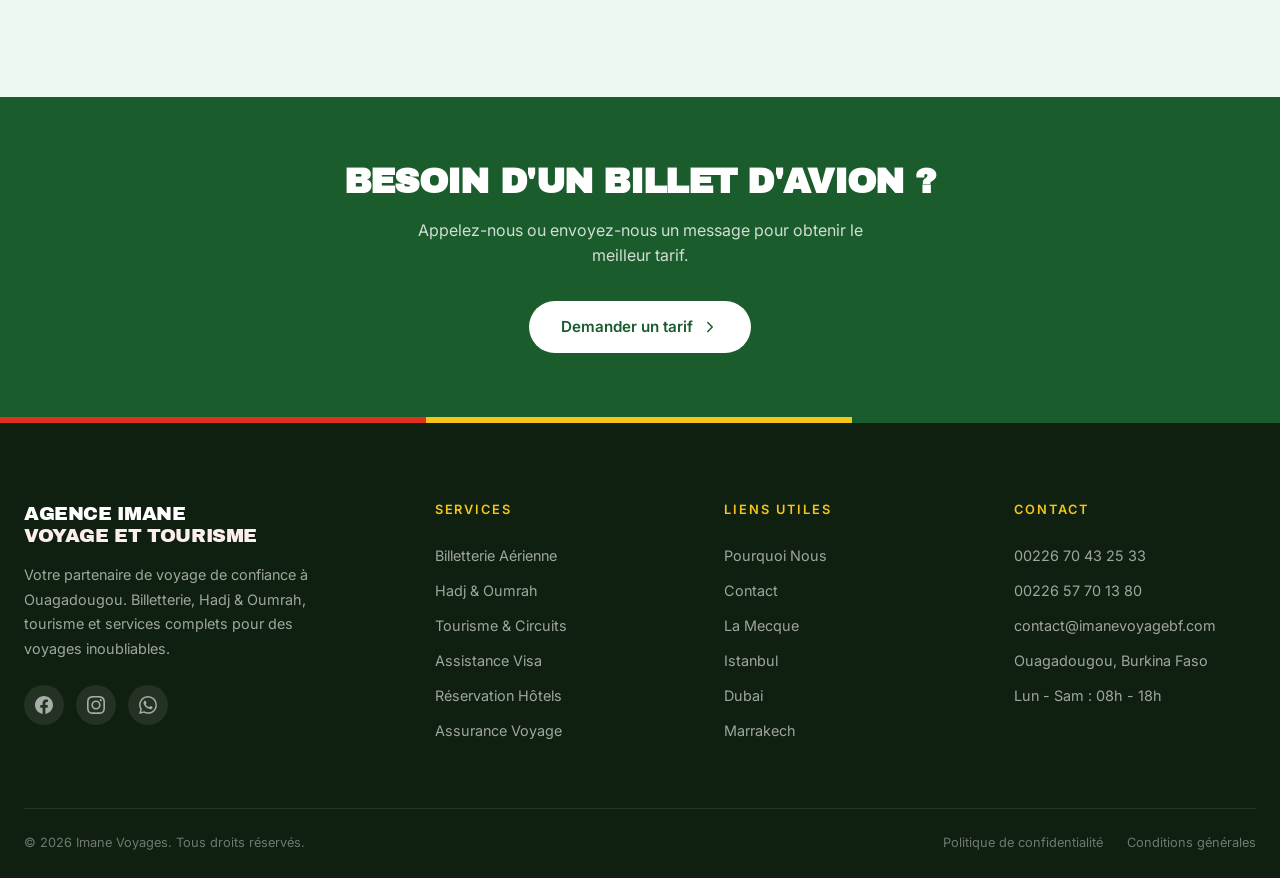
==== commit 9c9ea194: "Replace repeated agency photos with premium Unsplash stock images Agency photos were repeated unprof" ====
--- a/billetterie.html
+++ b/billetterie.html
@@ -76,7 +76,7 @@
         <div class="about-grid">
           <div class="about-image-wrap" data-scroll="fade-up">
             <div class="about-image">
-              <img src="https://images.unsplash.com/photo-1436491865332-7a61a109db05?w=800&q=80" alt="Avion en vol" width="800" height="1000" loading="lazy">
+              <img src="https://images.unsplash.com/photo-1569154941061-e231b4725ef1?w=800&q=80&fit=crop" alt="Avion en vol au-dessus des nuages" width="800" height="1000" loading="lazy">
             </div>
           </div>
           <div class="about-text">
@@ -99,6 +99,18 @@
       </div>
     </section>
 
+    <!-- VIDEO AEROPORT -->
+    <section class="video-banner">
+      <video autoplay muted loop playsinline preload="metadata">
+        <source src="assets/images/aeroport-pelerins.mp4" type="video/mp4">
+      </video>
+      <div class="video-banner-overlay"></div>
+      <div class="video-banner-content" data-scroll="fade-up">
+        <h2 class="video-banner-title">Votre Voyage Commence Ici</h2>
+        <p class="video-banner-desc">De l'aéroport de Ouagadougou vers le monde entier, Imane Voyages vous accompagne.</p>
+      </div>
+    </section>
+
     <!-- AIRLINES -->
     <section class="section section--white">
       <div class="container">
--- a/css/styles.min.css
+++ b/css/styles.min.css
@@ -1 +1 @@
-:root{--iv-green-900:#0B100F;--iv-green-800:#102010;--iv-green-700:#14401F;--iv-green:#1B5C2C;--iv-green-500:#208040;--iv-green-400:#30A050;--iv-green-300:#50C080;--iv-green-200:#8ED9AC;--iv-green-100:#C9EEDA;--iv-green-light:#EDF8F1;--iv-red-700:#9E1B10;--iv-red:#E0301E;--iv-red-dark:#C6261A;--iv-red-light:#FDEEEC;--iv-gold-600:#B8860B;--iv-gold:#F5C518;--iv-gold-dark:#E3A712;--iv-gold-light:#FBEFC7;--iv-ink-900:#1B1B18;--iv-ink-700:#2E322F;--iv-ink-500:#5B615D;--iv-ink-300:#9AA09C;--iv-ink-200:#C8CDC9;--iv-ink-100:#E4E8E5;--iv-ink-050:#F2F4F2;--iv-sand-050:#FAF8F3;--iv-sand-100:#F3EEE2;--iv-white:#FFFFFF;--iv-black:var(--iv-ink-900);--iv-dark:var(--iv-green-800);--iv-cream:var(--iv-sand-050);--iv-green-dark:var(--iv-green-700);--iv-grey-100:var(--iv-ink-050);--iv-grey-200:var(--iv-ink-100);--iv-grey-300:var(--iv-ink-200);--iv-grey-400:var(--iv-ink-300);--iv-grey-500:var(--iv-ink-500);--iv-grey-600:var(--iv-ink-700);--iv-grey-700:var(--iv-ink-900);--status-success:var(--iv-green);--status-warning:var(--iv-gold);--status-danger:var(--iv-red);--status-info:var(--iv-green-700);--font-display:"Archivo Black","Arial Black",sans-serif;--font-body:"Inter","Segoe UI",sans-serif;--font-editorial:"Amiri",Georgia,serif;--font-arabic:"Amiri",serif;--text-display-1:clamp(2.5rem, 5vw, 4rem);--text-h1:2.25rem;--text-h2:1.75rem;--text-h3:1.375rem;--text-body-md:1rem;--text-body-sm:0.875rem;--text-caption:0.8125rem;--text-micro:0.6875rem;--space-4:4px;--space-8:8px;--space-12:12px;--space-16:16px;--space-20:20px;--space-24:24px;--space-32:32px;--space-40:40px;--space-48:48px;--space-64:64px;--space-80:80px;--space-96:96px;--radius-sm:6px;--radius-md:12px;--radius-lg:20px;--radius-pill:999px;--radius-full:50%;--shadow-xs:0 1px 2px rgba(0,0,0,0.05);--shadow-sm:0 2px 8px rgba(0,0,0,0.06);--shadow-md:0 8px 24px rgba(0,0,0,0.1);--shadow-lg:0 20px 48px rgba(0,0,0,0.12);--shadow-inset:inset 0 2px 4px rgba(0,0,0,0.06);--duration-fast:120ms;--duration-base:200ms;--duration-slow:340ms;--ease:cubic-bezier(.2,.6,.2,1);--container-max:1280px;--ease-out:var(--ease);--ease-spring:var(--ease);--transition:var(--duration-base) var(--ease)}*,::after,::before{box-sizing:border-box}body{margin:0;font-family:var(--font-body);color:var(--iv-grey-700);background:var(--iv-white);line-height:1.6;-webkit-font-smoothing:antialiased;-moz-osx-font-smoothing:grayscale;overflow-x:hidden}img{display:block;max-width:100%;height:auto}a{text-decoration:none;color:inherit;transition:color var(--transition)}button{font-family:inherit;cursor:pointer;border:none;background:0 0}ol,ul{list-style:none;margin:0;padding:0}h1,h2,h3,h4,h5,h6{margin:0;line-height:1.15}p{margin:0}.skip-link{position:absolute;left:-9999px;top:0;z-index:9999;background:var(--iv-green);color:var(--iv-white);padding:8px 16px;font-weight:600}.skip-link:focus{left:0}.container{max-width:var(--container-max);margin:0 auto;padding:0 24px}.site-header{position:fixed;top:0;left:0;width:100%;z-index:1000;padding:12px 0;background:var(--iv-white);transition:background var(--transition),padding var(--transition),box-shadow var(--transition)}.site-header.scrolled{background:rgba(255,255,255,.97);backdrop-filter:blur(12px);-webkit-backdrop-filter:blur(12px);padding:8px 0;box-shadow:0 2px 20px rgba(0,0,0,.08)}.header-inner{max-width:var(--container-max);margin:0 auto;padding:0 24px;display:flex;align-items:center;justify-content:space-between}.logo{display:flex;align-items:center;gap:12px;z-index:10}.logo-img{height:60px;width:auto;object-fit:contain}.logo-text{display:flex;flex-direction:column}.logo-name{font-family:var(--font-display);font-weight:400;font-size:1.1rem;color:var(--iv-green-700);text-transform:uppercase;letter-spacing:-.02em;line-height:1.1}.logo-sub{font-family:var(--font-display);font-weight:400;font-size:.85rem;color:var(--iv-red);text-transform:uppercase;letter-spacing:-.02em;line-height:1.1}.logo-tagline{font-size:.6rem;color:var(--iv-ink-500);text-transform:uppercase;letter-spacing:.08em;font-weight:500;margin-top:2px}.main-nav{display:flex;align-items:center;gap:32px}.nav-link{font-size:.9rem;font-weight:500;color:var(--iv-grey-600);position:relative;padding:4px 0;transition:color var(--transition)}.nav-link.active,.nav-link:hover{color:var(--iv-green)}.nav-link::after{content:'';position:absolute;bottom:-2px;left:0;width:0;height:2px;background:var(--iv-green);transition:width var(--transition)}.nav-link.active::after,.nav-link:hover::after{width:100%}.nav-cta{background:var(--iv-green-700);color:var(--iv-white);font-weight:600;font-size:var(--text-body-sm);padding:10px 24px;border-radius:var(--radius-pill);transition:background var(--duration-fast) var(--ease),transform var(--duration-fast)}.nav-cta:hover{background:var(--iv-green-800);transform:translateY(-1px)}.menu-toggle{display:none;color:var(--iv-grey-700);font-size:28px;z-index:10;padding:4px}.mobile-overlay{display:none;position:fixed;inset:0;background:rgba(0,0,0,.5);z-index:5}.hero{position:relative;min-height:100vh;display:flex;align-items:center;overflow:hidden}.hero-bg{position:absolute;inset:0;z-index:0}.hero-slide{position:absolute;inset:0;background-size:cover;background-position:center;opacity:0;transition:opacity 1.5s ease-in-out}.hero-slide.active{opacity:1}.hero-overlay{position:absolute;inset:0;background:linear-gradient(135deg,rgba(16,32,16,.92) 0,rgba(20,64,31,.7) 50%,rgba(20,64,31,.4) 100%);z-index:1}.hero-content{position:relative;z-index:2;max-width:var(--container-max);margin:0 auto;padding:140px 24px 80px;width:100%;color:var(--iv-white)}.hero-badge{display:inline-block;background:var(--iv-green-500);color:var(--iv-white);font-size:var(--text-caption);font-weight:600;text-transform:uppercase;letter-spacing:.08em;padding:6px 16px;border-radius:var(--radius-pill);margin-bottom:24px}.hero-title{font-family:var(--font-display);font-size:clamp(2.5rem, 6vw, 4rem);font-weight:400;line-height:1.1;max-width:600px;margin-bottom:24px;color:var(--iv-sand-100)}.hero-title em{font-style:normal;color:var(--iv-gold)}.hero-desc{font-size:clamp(.95rem, 1.5vw, 1.15rem);color:rgba(255,255,255,.85);max-width:560px;line-height:1.7;margin-bottom:40px}.hero-actions{display:flex;align-items:center;gap:24px;flex-wrap:wrap}.btn-primary{display:inline-flex;align-items:center;gap:8px;background:var(--iv-green);color:var(--iv-white);font-weight:600;font-size:.95rem;padding:14px 32px;border-radius:var(--radius-pill);transition:background var(--transition),transform .2s,box-shadow .2s;border:none;cursor:pointer}.btn-primary:hover{background:var(--iv-green-dark);transform:translateY(-2px);box-shadow:0 8px 25px rgba(27,140,61,.35)}.btn-secondary{display:inline-flex;align-items:center;gap:8px;background:var(--iv-red);color:var(--iv-white);font-weight:600;font-size:.95rem;padding:14px 32px;border-radius:var(--radius-pill);transition:background var(--transition),transform .2s;border:none;cursor:pointer}.btn-secondary:hover{background:var(--iv-red-dark);transform:translateY(-2px)}.btn-outline{display:inline-flex;align-items:center;gap:8px;background:0 0;color:var(--iv-green);font-weight:600;font-size:.95rem;padding:14px 32px;border-radius:var(--radius-pill);border:2px solid var(--iv-green);transition:color var(--transition),background var(--transition);cursor:pointer}.btn-outline:hover{background:var(--iv-green);color:var(--iv-white)}.btn-outline--white{color:var(--iv-white);border-color:rgba(255,255,255,.4)}.btn-outline--white:hover{border-color:var(--iv-white);background:rgba(255,255,255,.1);color:var(--iv-white)}.hero-phone{display:inline-flex;align-items:center;gap:8px;color:var(--iv-white);font-weight:500;font-size:var(--text-body-md);transition:color var(--transition)}.hero-phone svg{color:var(--iv-green-400)}.hero-phone:hover{color:var(--iv-green-300)}.hero-social{position:absolute;right:24px;top:50%;transform:translateY(-50%);display:flex;flex-direction:column;gap:16px;z-index:3}.hero-social a{width:40px;height:40px;display:flex;align-items:center;justify-content:center;border:1px solid rgba(255,255,255,.25);border-radius:var(--radius-sm);color:rgba(255,255,255,.6);transition:color var(--transition),border-color var(--transition),background var(--transition)}.hero-social a:hover{color:var(--iv-white);border-color:var(--iv-green);background:rgba(27,140,61,.2)}.trust-bar{background:var(--iv-green-800);padding:20px 0;overflow:hidden}.trust-bar-inner{display:flex;align-items:center;gap:48px;animation:scrollX 30s linear infinite}@keyframes scrollX{0%{transform:translateX(0)}100%{transform:translateX(-50%)}}.trust-bar-text{font-size:.8rem;color:rgba(255,255,255,.7);white-space:nowrap;text-transform:uppercase;letter-spacing:.1em;font-weight:500}.section{padding:100px 0}.section--white{background:var(--iv-white)}.section--cream{background:var(--iv-cream)}.section--green{background:var(--iv-green-700);color:var(--iv-white)}.section--light-green{background:var(--iv-green-light)}.section-eyebrow{display:inline-block;font-size:.8rem;text-transform:uppercase;letter-spacing:.2em;font-weight:600;color:var(--iv-green);margin-bottom:16px}.section--green .section-eyebrow{color:var(--iv-gold)}.section-title{font-family:var(--font-display);font-size:clamp(1.75rem, 3.5vw, 2.5rem);font-weight:400;margin-bottom:20px;line-height:1.15;color:var(--iv-ink-900);text-transform:uppercase;letter-spacing:-.02em}.section--green .section-title{color:var(--iv-white)}.section-lead{font-size:1.05rem;color:var(--iv-grey-500);max-width:600px;line-height:1.7}.section--green .section-lead{color:rgba(255,255,255,.75)}.section-heading{margin-bottom:60px}.section-heading.center{text-align:center}.section-heading.center .section-lead{margin-left:auto;margin-right:auto}.about-grid{display:grid;grid-template-columns:1fr 1fr;gap:80px;align-items:center}.about-image-wrap{position:relative}.about-image{border-radius:var(--radius-lg);overflow:hidden;aspect-ratio:4/5}.about-image img{width:100%;height:100%;object-fit:cover}.about-badge{position:absolute;bottom:-20px;right:-20px;background:var(--iv-green);color:var(--iv-white);padding:20px 24px;border-radius:var(--radius-md);text-align:center;box-shadow:var(--shadow-lg)}.about-badge-num{font-family:var(--font-display);font-size:2.5rem;font-weight:700;display:block;line-height:1}.about-badge-label{font-size:.75rem;font-weight:600;text-transform:uppercase;letter-spacing:.1em;margin-top:4px;display:block}.about-text .section-lead{margin-bottom:32px}.about-stats{display:flex;gap:40px;margin-top:40px;padding-top:32px;border-top:1px solid var(--iv-grey-200)}.about-stat-num{font-family:var(--font-display);font-size:2.2rem;font-weight:400;color:var(--iv-green);display:block;line-height:1}.about-stat-label{font-size:.85rem;color:var(--iv-grey-500);margin-top:6px;display:block}.founder-intro{margin-bottom:16px;padding-left:16px;border-left:3px solid var(--iv-gold)}.founder-name{font-family:var(--font-display);font-size:1.1rem;color:var(--iv-green);margin:0;line-height:1.3}.founder-title{font-size:var(--text-body-sm);color:var(--iv-gold-600);font-weight:500;margin:2px 0 0}.marquee{padding:20px 0;background:var(--iv-green);overflow:hidden}.marquee-track{display:flex;gap:60px;animation:marqueeScroll 20s linear infinite;width:max-content}@keyframes marqueeScroll{0%{transform:translateX(0)}100%{transform:translateX(-50%)}}.marquee-item{font-family:var(--font-display);font-size:clamp(1.4rem, 3vw, 2rem);font-weight:700;color:var(--iv-white);white-space:nowrap;display:flex;align-items:center;gap:60px}.marquee-dot{width:10px;height:10px;background:var(--iv-gold);border-radius:var(--radius-full);flex-shrink:0}.destinations-grid{display:grid;grid-template-columns:repeat(3,1fr);gap:24px}.dest-card{position:relative;border-radius:var(--radius-lg);overflow:hidden;aspect-ratio:3/4;cursor:pointer;box-shadow:var(--shadow-md)}.dest-card img{width:100%;height:100%;object-fit:cover;transition:transform .6s var(--ease-out)}.dest-card:hover img{transform:scale(1.08)}.dest-card-overlay{position:absolute;inset:0;background:linear-gradient(to top,rgba(15,31,20,.85) 0,transparent 50%);display:flex;flex-direction:column;justify-content:flex-end;padding:28px;color:var(--iv-white);transition:background .4s}.dest-card:hover .dest-card-overlay{background:linear-gradient(to top,rgba(15,31,20,.95) 0,rgba(15,31,20,.2) 60%)}.dest-card-title{font-family:var(--font-body);font-size:1.15rem;font-weight:600;margin-bottom:8px;color:var(--iv-white)}.dest-card-desc{font-size:.85rem;color:rgba(255,255,255,.8);line-height:1.5;display:-webkit-box;-webkit-line-clamp:2;-webkit-box-orient:vertical;overflow:hidden}.dest-card-arrow{position:absolute;top:20px;right:20px;width:40px;height:40px;border-radius:var(--radius-full);background:var(--iv-green);display:flex;align-items:center;justify-content:center;color:var(--iv-white);transform:translate(10px,-10px);opacity:0;transition:opacity .3s,transform .3s}.dest-card:hover .dest-card-arrow{opacity:1;transform:translate(0,0)}.features-wrapper{display:grid;grid-template-columns:1fr 1fr;gap:80px;align-items:center}.features-image{border-radius:var(--radius-lg);overflow:hidden;aspect-ratio:4/5}.features-image img{width:100%;height:100%;object-fit:cover}.features-list{display:flex;flex-direction:column;gap:6px}.feature-item{display:flex;align-items:center;gap:16px;padding:14px 20px;border-radius:var(--radius-md);transition:background var(--transition)}.feature-item:hover{background:var(--iv-green-light)}.feature-icon{width:44px;height:44px;border-radius:var(--radius-full);background:var(--iv-green-light);display:flex;align-items:center;justify-content:center;flex-shrink:0}.feature-icon svg{width:20px;height:20px;color:var(--iv-green)}.feature-text{font-weight:500;font-size:.95rem;color:var(--iv-grey-700)}.testimonials-track{display:flex;gap:24px;overflow:hidden}.testimonial-card{min-width:380px;background:var(--iv-white);border:1px solid var(--iv-grey-200);border-radius:var(--radius-lg);padding:36px;flex-shrink:0;box-shadow:var(--shadow-sm)}.testimonial-stars{display:flex;gap:4px;margin-bottom:20px}.testimonial-stars svg{width:18px;height:18px;color:var(--iv-gold)}.testimonial-text{font-family:var(--font-editorial);font-size:1rem;color:var(--iv-ink-700);line-height:1.75;margin-bottom:28px;font-style:italic}.testimonial-author{display:flex;align-items:center;gap:14px}.testimonial-avatar{width:48px;height:48px;border-radius:var(--radius-full);background:var(--iv-green-light);display:flex;align-items:center;justify-content:center;font-weight:700;font-size:1rem;color:var(--iv-green)}.testimonial-name{font-weight:600;font-size:.95rem;text-transform:uppercase;letter-spacing:.05em;color:var(--iv-grey-700)}.testimonial-location{font-size:.8rem;color:var(--iv-grey-400);margin-top:2px}.testimonials-nav{display:flex;align-items:center;justify-content:center;gap:16px;margin-top:48px}.testimonials-nav button{width:48px;height:48px;border-radius:var(--radius-full);border:1px solid var(--iv-grey-300);color:var(--iv-grey-700);display:flex;align-items:center;justify-content:center;transition:background var(--transition),border-color var(--transition),color var(--transition)}.testimonials-nav button:hover{background:var(--iv-green);border-color:var(--iv-green);color:var(--iv-white)}.contact-grid{display:grid;grid-template-columns:1fr 1fr;gap:60px;align-items:start}.contact-info{display:flex;flex-direction:column;gap:32px}.contact-item{display:flex;gap:16px}.contact-item-icon{width:48px;height:48px;border-radius:var(--radius-full);background:var(--iv-green-light);display:flex;align-items:center;justify-content:center;flex-shrink:0;color:var(--iv-green)}.section--green .contact-item-icon{background:rgba(255,255,255,.12);color:var(--iv-gold)}.contact-item-label{font-size:.8rem;color:var(--iv-grey-400);text-transform:uppercase;letter-spacing:.1em;margin-bottom:4px}.section--green .contact-item-label{color:rgba(255,255,255,.6)}.contact-item-value{font-weight:600;font-size:1.05rem;color:var(--iv-grey-700)}.section--green .contact-item-value{color:var(--iv-white)}.contact-form{background:var(--iv-white);border:1px solid var(--iv-grey-200);border-radius:var(--radius-lg);padding:40px;box-shadow:var(--shadow-md)}.section--green .contact-form{background:rgba(255,255,255,.06);border-color:rgba(255,255,255,.1)}.contact-form .form-row{display:grid;grid-template-columns:1fr 1fr;gap:16px;margin-bottom:16px}.form-group{display:flex;flex-direction:column;gap:6px}.form-group label{font-size:.8rem;font-weight:500;color:var(--iv-grey-500);text-transform:uppercase;letter-spacing:.08em}.section--green .form-group label{color:rgba(255,255,255,.6)}.form-group input,.form-group select,.form-group textarea{background:var(--iv-grey-100);border:1px solid var(--iv-grey-200);border-radius:var(--radius-sm);padding:12px 16px;color:var(--iv-grey-700);font-family:var(--font-body);font-size:.9rem;transition:border-color var(--transition);outline:0;width:100%}.section--green .form-group input,.section--green .form-group select,.section--green .form-group textarea{background:rgba(255,255,255,.08);border-color:rgba(255,255,255,.15);color:var(--iv-white)}.form-group input:focus,.form-group select:focus,.form-group textarea:focus{border-color:var(--iv-green)}.form-group textarea{resize:vertical;min-height:120px}.form-group.full{grid-column:1/-1}.contact-form .form-note{font-size:.8rem;color:var(--iv-grey-400);margin-bottom:20px;display:flex;align-items:center;gap:6px}.section--green .contact-form .form-note{color:rgba(255,255,255,.5)}.contact-form .btn-primary{width:100%;justify-content:center;padding:16px;font-size:1rem}.quote-banner{background:var(--iv-green);padding:80px 0;text-align:center}.quote-text{font-family:var(--font-editorial);font-size:clamp(1.3rem, 3vw, 2rem);font-weight:400;font-style:italic;max-width:800px;margin:0 auto;line-height:1.5;color:var(--iv-white)}.quote-text em{color:var(--iv-gold);font-style:italic}.blog-grid{display:grid;grid-template-columns:repeat(3,1fr);gap:24px}.blog-card{background:var(--iv-white);border:1px solid var(--iv-grey-200);border-radius:var(--radius-lg);overflow:hidden;transition:transform .3s,box-shadow .3s}.blog-card:hover{transform:translateY(-6px);box-shadow:var(--shadow-lg)}.blog-card-image{aspect-ratio:16/10;overflow:hidden}.blog-card-image img{width:100%;height:100%;object-fit:cover;transition:transform .6s var(--ease-out)}.blog-card:hover .blog-card-image img{transform:scale(1.06)}.blog-card-body{padding:24px}.blog-card-tag{display:inline-block;font-size:.7rem;font-weight:600;text-transform:uppercase;letter-spacing:.1em;color:var(--iv-green);margin-bottom:12px}.blog-card-title{font-family:var(--font-display);font-size:1.15rem;font-weight:700;margin-bottom:10px;line-height:1.3;color:var(--iv-grey-700)}.blog-card-excerpt{font-size:.85rem;color:var(--iv-grey-500);line-height:1.6;display:-webkit-box;-webkit-line-clamp:2;-webkit-box-orient:vertical;overflow:hidden}.site-footer{background:var(--iv-green-800);padding:80px 0 0;color:var(--iv-white)}.footer-grid{display:grid;grid-template-columns:1.5fr 1fr 1fr 1fr;gap:48px;padding-bottom:60px}.footer-logo-text{font-family:var(--font-display);font-size:1.2rem;text-transform:uppercase;letter-spacing:-.02em;line-height:1.15;display:block}.footer-brand p{font-size:.9rem;color:rgba(255,255,255,.6);line-height:1.7;margin:16px 0 24px;max-width:300px}.footer-socials{display:flex;gap:12px}.footer-socials a{width:40px;height:40px;border-radius:var(--radius-full);background:rgba(255,255,255,.08);display:flex;align-items:center;justify-content:center;color:rgba(255,255,255,.6);transition:background var(--transition),color var(--transition)}.footer-socials a:hover{background:var(--iv-green);color:var(--iv-white)}.footer-heading{font-size:.8rem;text-transform:uppercase;letter-spacing:.15em;font-weight:600;margin-bottom:20px;color:var(--iv-gold)}.footer-link{display:block;font-size:.9rem;color:rgba(255,255,255,.6);padding:6px 0;transition:color var(--transition),padding-left var(--transition)}.footer-link:hover{color:var(--iv-white);padding-left:6px}.footer-bottom{border-top:1px solid rgba(255,255,255,.1);padding:24px 0;display:flex;justify-content:space-between;align-items:center;flex-wrap:wrap;gap:16px}.footer-bottom p{font-size:.8rem;color:rgba(255,255,255,.4)}.footer-bottom-links{display:flex;gap:24px}.footer-bottom-links a{font-size:.8rem;color:rgba(255,255,255,.4);transition:color var(--transition)}.footer-bottom-links a:hover{color:var(--iv-white)}.page-hero{position:relative;padding:160px 0 80px;background:var(--iv-green-800);color:var(--iv-white);overflow:hidden}.page-hero::after{content:'';position:absolute;bottom:0;left:0;right:0;height:6px;background:linear-gradient(to right,var(--iv-red) 33.3%,var(--iv-gold) 33.3% 66.6%,var(--iv-green) 66.6%)}.page-hero .container{position:relative;z-index:1}.page-hero-eyebrow{display:inline-block;font-size:var(--text-caption);text-transform:uppercase;letter-spacing:.15em;font-weight:600;color:var(--iv-gold);margin-bottom:16px}.page-hero-title{font-family:var(--font-display);font-size:clamp(2rem, 5vw, 3.5rem);font-weight:400;text-transform:uppercase;letter-spacing:-.02em;line-height:1.1;margin-bottom:16px;color:var(--iv-white)}.page-hero-desc{font-size:var(--text-body-md);color:rgba(255,255,255,.7);max-width:600px;line-height:1.7}.page-hero-breadcrumb{display:flex;align-items:center;gap:8px;font-size:var(--text-body-sm);color:rgba(255,255,255,.5);margin-bottom:24px}.page-hero-breadcrumb a{color:rgba(255,255,255,.5);transition:color var(--transition)}.page-hero-breadcrumb a:hover{color:var(--iv-white)}.page-hero-breadcrumb .sep{color:rgba(255,255,255,.3)}.content-card{background:var(--iv-white);border:1px solid var(--iv-ink-100);border-radius:var(--radius-lg);padding:40px;box-shadow:var(--shadow-sm)}.content-card h3{font-family:var(--font-display);font-size:var(--text-h3);text-transform:uppercase;letter-spacing:-.02em;color:var(--iv-ink-900);margin-bottom:12px}.content-card p{font-size:var(--text-body-md);color:var(--iv-ink-500);line-height:1.7}.services-grid{display:grid;grid-template-columns:repeat(auto-fit,minmax(300px,1fr));gap:24px}.service-card{background:var(--iv-white);border:1px solid var(--iv-ink-100);border-radius:var(--radius-lg);padding:32px;text-align:center;transition:transform var(--duration-base) var(--ease),box-shadow var(--duration-base) var(--ease)}.service-card:hover{transform:translateY(-4px);box-shadow:var(--shadow-md)}.service-card-icon{width:56px;height:56px;border-radius:var(--radius-full);background:var(--iv-green-light);display:flex;align-items:center;justify-content:center;margin:0 auto 20px;color:var(--iv-green)}.service-card-icon svg{width:24px;height:24px}.service-card h3{font-family:var(--font-body);font-size:1.05rem;font-weight:600;color:var(--iv-ink-900);margin-bottom:8px}.service-card p{font-size:var(--text-body-sm);color:var(--iv-ink-500);line-height:1.6}.steps-list{display:grid;grid-template-columns:repeat(auto-fit,minmax(240px,1fr));gap:32px;counter-reset:step}.step-item{text-align:center;counter-increment:step}.step-item::before{content:counter(step);display:flex;align-items:center;justify-content:center;width:48px;height:48px;border-radius:var(--radius-full);background:var(--iv-green);color:var(--iv-white);font-family:var(--font-display);font-size:1.2rem;margin:0 auto 16px}.step-item h3{font-weight:600;font-size:1rem;color:var(--iv-ink-900);margin-bottom:8px}.step-item p{font-size:var(--text-body-sm);color:var(--iv-ink-500);line-height:1.6}.cta-banner{background:var(--iv-green);padding:64px 0;text-align:center}.cta-banner h2{font-family:var(--font-display);font-size:clamp(1.5rem, 3vw, 2.2rem);text-transform:uppercase;letter-spacing:-.02em;color:var(--iv-white);margin-bottom:16px}.cta-banner p{font-size:var(--text-body-md);color:rgba(255,255,255,.8);margin-bottom:32px;max-width:500px;margin-left:auto;margin-right:auto}.cta-banner .btn-primary{background:var(--iv-white);color:var(--iv-green)}.cta-banner .btn-primary:hover{background:var(--iv-sand-050);box-shadow:var(--shadow-md)}.highlight-list{display:grid;grid-template-columns:repeat(auto-fit,minmax(250px,1fr));gap:32px}.highlight-item{display:flex;gap:16px;align-items:flex-start}.highlight-icon{width:48px;height:48px;border-radius:var(--radius-full);background:var(--iv-green-light);display:flex;align-items:center;justify-content:center;flex-shrink:0;color:var(--iv-green)}.highlight-icon svg{width:22px;height:22px}.highlight-item h3{font-weight:600;font-size:1rem;color:var(--iv-ink-900);margin-bottom:4px}.highlight-item p{font-size:var(--text-body-sm);color:var(--iv-ink-500);line-height:1.6}.bf-stripe{height:6px;background:linear-gradient(to right,var(--iv-red) 0,var(--iv-red) 33.3%,var(--iv-gold) 33.3%,var(--iv-gold) 66.6%,var(--iv-green) 66.6%,var(--iv-green) 100%)}.whatsapp-fab{position:fixed;bottom:24px;right:24px;width:56px;height:56px;border-radius:var(--radius-full);background:#25d366;color:var(--iv-white);display:flex;align-items:center;justify-content:center;box-shadow:0 4px 20px rgba(37,211,102,.4);z-index:999;transition:transform .3s,box-shadow .3s}.whatsapp-fab:hover{transform:scale(1.1);box-shadow:0 6px 30px rgba(37,211,102,.5)}.whatsapp-fab svg{width:28px;height:28px}.scroll-top-btn{position:fixed;bottom:24px;left:24px;width:48px;height:48px;border-radius:var(--radius-full);background:var(--iv-green);border:none;color:var(--iv-white);display:flex;align-items:center;justify-content:center;z-index:999;opacity:0;pointer-events:none;transform:translateY(20px);transition:opacity .3s,transform .3s,background .3s;box-shadow:var(--shadow-md)}.scroll-top-btn.visible{opacity:1;pointer-events:auto;transform:translateY(0)}.scroll-top-btn:hover{background:var(--iv-green-dark)}.js-ready [data-scroll]{opacity:0;transform:translateY(30px);transition:opacity .7s var(--ease-spring),transform .7s var(--ease-spring)}.js-ready [data-scroll].visible{opacity:1;transform:translateY(0)}@media (max-width:1024px){.about-grid,.features-wrapper{gap:48px}.footer-grid{grid-template-columns:1fr 1fr;gap:40px}}@media (max-width:768px){.main-nav{position:fixed;top:0;right:-100%;width:300px;height:100vh;background:var(--iv-white);flex-direction:column;align-items:flex-start;padding:100px 32px 40px;gap:8px;transition:right .4s var(--ease-spring);z-index:8;border-left:1px solid var(--iv-grey-200);box-shadow:-4px 0 20px rgba(0,0,0,.1)}.main-nav.open{right:0}.main-nav .nav-link{font-size:1.05rem;padding:12px 0;width:100%;color:var(--iv-grey-700)}.main-nav .nav-cta{margin-top:16px;text-align:center;width:100%;display:block}.menu-toggle{display:flex;align-items:center;justify-content:center}.mobile-overlay.active{display:block}.hero-social{display:none}.about-grid,.contact-grid,.features-wrapper{grid-template-columns:1fr}.features-wrapper .features-image{order:-1;aspect-ratio:16/9}.destinations-grid{grid-template-columns:1fr 1fr}.blog-grid{grid-template-columns:1fr}.footer-grid{grid-template-columns:1fr}.testimonial-card{min-width:300px}.contact-form .form-row{grid-template-columns:1fr}}@media (max-width:480px){.hero-title{font-size:2.2rem}.hero-actions{flex-direction:column;align-items:flex-start}.destinations-grid{grid-template-columns:1fr}.about-stats{flex-direction:column;gap:24px}.testimonial-card{min-width:260px;padding:24px}.section{padding:64px 0}}@media (prefers-reduced-motion:reduce){*,::after,::before{animation-duration:0s!important;animation-iteration-count:1!important;transition-duration:0s!important}.js-ready [data-scroll]{opacity:1;transform:none}.hero-slide{transition:none}}+:root{--iv-green-900:#0B100F;--iv-green-800:#102010;--iv-green-700:#14401F;--iv-green:#1B5C2C;--iv-green-500:#208040;--iv-green-400:#30A050;--iv-green-300:#50C080;--iv-green-200:#8ED9AC;--iv-green-100:#C9EEDA;--iv-green-light:#EDF8F1;--iv-red-700:#9E1B10;--iv-red:#E0301E;--iv-red-dark:#C6261A;--iv-red-light:#FDEEEC;--iv-gold-600:#B8860B;--iv-gold:#F5C518;--iv-gold-dark:#E3A712;--iv-gold-light:#FBEFC7;--iv-ink-900:#1B1B18;--iv-ink-700:#2E322F;--iv-ink-500:#5B615D;--iv-ink-300:#9AA09C;--iv-ink-200:#C8CDC9;--iv-ink-100:#E4E8E5;--iv-ink-050:#F2F4F2;--iv-sand-050:#FAF8F3;--iv-sand-100:#F3EEE2;--iv-white:#FFFFFF;--iv-black:var(--iv-ink-900);--iv-dark:var(--iv-green-800);--iv-cream:var(--iv-sand-050);--iv-green-dark:var(--iv-green-700);--iv-grey-100:var(--iv-ink-050);--iv-grey-200:var(--iv-ink-100);--iv-grey-300:var(--iv-ink-200);--iv-grey-400:var(--iv-ink-300);--iv-grey-500:var(--iv-ink-500);--iv-grey-600:var(--iv-ink-700);--iv-grey-700:var(--iv-ink-900);--status-success:var(--iv-green);--status-warning:var(--iv-gold);--status-danger:var(--iv-red);--status-info:var(--iv-green-700);--font-display:"Archivo Black","Arial Black",sans-serif;--font-body:"Inter","Segoe UI",sans-serif;--font-editorial:"Amiri",Georgia,serif;--font-arabic:"Amiri",serif;--text-display-1:clamp(2.5rem, 5vw, 4rem);--text-h1:2.25rem;--text-h2:1.75rem;--text-h3:1.375rem;--text-body-md:1rem;--text-body-sm:0.875rem;--text-caption:0.8125rem;--text-micro:0.6875rem;--space-4:4px;--space-8:8px;--space-12:12px;--space-16:16px;--space-20:20px;--space-24:24px;--space-32:32px;--space-40:40px;--space-48:48px;--space-64:64px;--space-80:80px;--space-96:96px;--radius-sm:6px;--radius-md:12px;--radius-lg:20px;--radius-pill:999px;--radius-full:50%;--shadow-xs:0 1px 2px rgba(0,0,0,0.05);--shadow-sm:0 2px 8px rgba(0,0,0,0.06);--shadow-md:0 8px 24px rgba(0,0,0,0.1);--shadow-lg:0 20px 48px rgba(0,0,0,0.12);--shadow-inset:inset 0 2px 4px rgba(0,0,0,0.06);--duration-fast:120ms;--duration-base:200ms;--duration-slow:340ms;--ease:cubic-bezier(.2,.6,.2,1);--container-max:1280px;--ease-out:var(--ease);--ease-spring:var(--ease);--transition:var(--duration-base) var(--ease)}*,::after,::before{box-sizing:border-box}body{margin:0;font-family:var(--font-body);color:var(--iv-grey-700);background:var(--iv-white);line-height:1.6;-webkit-font-smoothing:antialiased;-moz-osx-font-smoothing:grayscale;overflow-x:hidden}img{display:block;max-width:100%;height:auto}a{text-decoration:none;color:inherit;transition:color var(--transition)}button{font-family:inherit;cursor:pointer;border:none;background:0 0}ol,ul{list-style:none;margin:0;padding:0}h1,h2,h3,h4,h5,h6{margin:0;line-height:1.15}p{margin:0}.skip-link{position:absolute;left:-9999px;top:0;z-index:9999;background:var(--iv-green);color:var(--iv-white);padding:8px 16px;font-weight:600}.skip-link:focus{left:0}.container{max-width:var(--container-max);margin:0 auto;padding:0 24px}.site-header{position:fixed;top:0;left:0;width:100%;z-index:1000;padding:12px 0;background:var(--iv-white);transition:background var(--transition),padding var(--transition),box-shadow var(--transition)}.site-header.scrolled{background:rgba(255,255,255,.97);backdrop-filter:blur(12px);-webkit-backdrop-filter:blur(12px);padding:8px 0;box-shadow:0 2px 20px rgba(0,0,0,.08)}.header-inner{max-width:var(--container-max);margin:0 auto;padding:0 24px;display:flex;align-items:center;justify-content:space-between}.logo{display:flex;align-items:center;gap:12px;z-index:10}.logo-img{height:60px;width:auto;object-fit:contain}.logo-text{display:flex;flex-direction:column}.logo-name{font-family:var(--font-display);font-weight:400;font-size:1.1rem;color:var(--iv-green-700);text-transform:uppercase;letter-spacing:-.02em;line-height:1.1}.logo-sub{font-family:var(--font-display);font-weight:400;font-size:.85rem;color:var(--iv-red);text-transform:uppercase;letter-spacing:-.02em;line-height:1.1}.logo-tagline{font-size:.6rem;color:var(--iv-ink-500);text-transform:uppercase;letter-spacing:.08em;font-weight:500;margin-top:2px}.main-nav{display:flex;align-items:center;gap:32px}.nav-link{font-size:.9rem;font-weight:500;color:var(--iv-grey-600);position:relative;padding:4px 0;transition:color var(--transition)}.nav-link.active,.nav-link:hover{color:var(--iv-green)}.nav-link::after{content:'';position:absolute;bottom:-2px;left:0;width:0;height:2px;background:var(--iv-green);transition:width var(--transition)}.nav-link.active::after,.nav-link:hover::after{width:100%}.nav-cta{background:var(--iv-green-700);color:var(--iv-white);font-weight:600;font-size:var(--text-body-sm);padding:10px 24px;border-radius:var(--radius-pill);transition:background var(--duration-fast) var(--ease),transform var(--duration-fast)}.nav-cta:hover{background:var(--iv-green-800);transform:translateY(-1px)}.menu-toggle{display:none;color:var(--iv-grey-700);font-size:28px;z-index:10;padding:4px}.mobile-overlay{display:none;position:fixed;inset:0;background:rgba(0,0,0,.5);z-index:5}.hero{position:relative;min-height:100vh;display:flex;align-items:center;overflow:hidden}.hero-bg{position:absolute;inset:0;z-index:0}.hero-slide{position:absolute;inset:0;background-size:cover;background-position:center;opacity:0;transition:opacity 1.5s ease-in-out}.hero-slide.active{opacity:1}.hero-overlay{position:absolute;inset:0;background:linear-gradient(135deg,rgba(16,32,16,.92) 0,rgba(20,64,31,.7) 50%,rgba(20,64,31,.4) 100%);z-index:1}.hero-content{position:relative;z-index:2;max-width:var(--container-max);margin:0 auto;padding:140px 24px 80px;width:100%;color:var(--iv-white)}.hero-badge{display:inline-block;background:var(--iv-green-500);color:var(--iv-white);font-size:var(--text-caption);font-weight:600;text-transform:uppercase;letter-spacing:.08em;padding:6px 16px;border-radius:var(--radius-pill);margin-bottom:24px}.hero-title{font-family:var(--font-display);font-size:clamp(2.5rem, 6vw, 4rem);font-weight:400;line-height:1.1;max-width:600px;margin-bottom:24px;color:var(--iv-sand-100)}.hero-title em{font-style:normal;color:var(--iv-gold)}.hero-desc{font-size:clamp(.95rem, 1.5vw, 1.15rem);color:rgba(255,255,255,.85);max-width:560px;line-height:1.7;margin-bottom:40px}.hero-actions{display:flex;align-items:center;gap:24px;flex-wrap:wrap}.btn-primary{display:inline-flex;align-items:center;gap:8px;background:var(--iv-green);color:var(--iv-white);font-weight:600;font-size:.95rem;padding:14px 32px;border-radius:var(--radius-pill);transition:background var(--transition),transform .2s,box-shadow .2s;border:none;cursor:pointer}.btn-primary:hover{background:var(--iv-green-dark);transform:translateY(-2px);box-shadow:0 8px 25px rgba(27,140,61,.35)}.btn-secondary{display:inline-flex;align-items:center;gap:8px;background:var(--iv-red);color:var(--iv-white);font-weight:600;font-size:.95rem;padding:14px 32px;border-radius:var(--radius-pill);transition:background var(--transition),transform .2s;border:none;cursor:pointer}.btn-secondary:hover{background:var(--iv-red-dark);transform:translateY(-2px)}.btn-outline{display:inline-flex;align-items:center;gap:8px;background:0 0;color:var(--iv-green);font-weight:600;font-size:.95rem;padding:14px 32px;border-radius:var(--radius-pill);border:2px solid var(--iv-green);transition:color var(--transition),background var(--transition);cursor:pointer}.btn-outline:hover{background:var(--iv-green);color:var(--iv-white)}.btn-outline--white{color:var(--iv-white);border-color:rgba(255,255,255,.4)}.btn-outline--white:hover{border-color:var(--iv-white);background:rgba(255,255,255,.1);color:var(--iv-white)}.hero-phone{display:inline-flex;align-items:center;gap:8px;color:var(--iv-white);font-weight:500;font-size:var(--text-body-md);transition:color var(--transition)}.hero-phone svg{color:var(--iv-green-400)}.hero-phone:hover{color:var(--iv-green-300)}.hero-social{position:absolute;right:24px;top:50%;transform:translateY(-50%);display:flex;flex-direction:column;gap:16px;z-index:3}.hero-social a{width:40px;height:40px;display:flex;align-items:center;justify-content:center;border:1px solid rgba(255,255,255,.25);border-radius:var(--radius-sm);color:rgba(255,255,255,.6);transition:color var(--transition),border-color var(--transition),background var(--transition)}.hero-social a:hover{color:var(--iv-white);border-color:var(--iv-green);background:rgba(27,140,61,.2)}.trust-bar{background:var(--iv-green-800);padding:20px 0;overflow:hidden}.trust-bar-inner{display:flex;align-items:center;gap:48px;animation:scrollX 30s linear infinite}@keyframes scrollX{0%{transform:translateX(0)}100%{transform:translateX(-50%)}}.trust-bar-text{font-size:.8rem;color:rgba(255,255,255,.7);white-space:nowrap;text-transform:uppercase;letter-spacing:.1em;font-weight:500}.video-banner{position:relative;width:100%;height:60vh;min-height:360px;max-height:600px;overflow:hidden}.video-banner video{position:absolute;inset:0;width:100%;height:100%;object-fit:cover}.video-banner-overlay{position:absolute;inset:0;background:linear-gradient(to bottom,rgba(27,92,44,.55),rgba(27,92,44,.75))}.video-banner-content{position:relative;z-index:2;display:flex;flex-direction:column;align-items:center;justify-content:center;height:100%;text-align:center;padding:24px;color:var(--iv-white)}.video-banner-title{font-family:var(--font-display);font-size:clamp(1.5rem, 4vw, 2.5rem);line-height:1.2;margin:0 0 12px;max-width:700px}.video-banner-desc{font-size:clamp(1rem, 2vw, 1.2rem);opacity:.9;margin:0;max-width:500px}.section{padding:100px 0}.section--white{background:var(--iv-white)}.section--cream{background:var(--iv-cream)}.section--green{background:var(--iv-green-700);color:var(--iv-white)}.section--light-green{background:var(--iv-green-light)}.section-eyebrow{display:inline-block;font-size:.8rem;text-transform:uppercase;letter-spacing:.2em;font-weight:600;color:var(--iv-green);margin-bottom:16px}.section--green .section-eyebrow{color:var(--iv-gold)}.section-title{font-family:var(--font-display);font-size:clamp(1.75rem, 3.5vw, 2.5rem);font-weight:400;margin-bottom:20px;line-height:1.15;color:var(--iv-ink-900);text-transform:uppercase;letter-spacing:-.02em}.section--green .section-title{color:var(--iv-white)}.section-lead{font-size:1.05rem;color:var(--iv-grey-500);max-width:600px;line-height:1.7}.section--green .section-lead{color:rgba(255,255,255,.75)}.section-heading{margin-bottom:60px}.section-heading.center{text-align:center}.section-heading.center .section-lead{margin-left:auto;margin-right:auto}.about-grid{display:grid;grid-template-columns:1fr 1fr;gap:80px;align-items:center}.about-image-wrap{position:relative}.about-image{border-radius:var(--radius-lg);overflow:hidden;aspect-ratio:4/5}.about-image img{width:100%;height:100%;object-fit:cover}.about-badge{position:absolute;bottom:-20px;right:-20px;background:var(--iv-green);color:var(--iv-white);padding:20px 24px;border-radius:var(--radius-md);text-align:center;box-shadow:var(--shadow-lg)}.about-badge-num{font-family:var(--font-display);font-size:2.5rem;font-weight:700;display:block;line-height:1}.about-badge-label{font-size:.75rem;font-weight:600;text-transform:uppercase;letter-spacing:.1em;margin-top:4px;display:block}.about-text .section-lead{margin-bottom:32px}.about-stats{display:flex;gap:40px;margin-top:40px;padding-top:32px;border-top:1px solid var(--iv-grey-200)}.about-stat-num{font-family:var(--font-display);font-size:2.2rem;font-weight:400;color:var(--iv-green);display:block;line-height:1}.about-stat-label{font-size:.85rem;color:var(--iv-grey-500);margin-top:6px;display:block}.founder-intro{margin-bottom:16px;padding-left:16px;border-left:3px solid var(--iv-gold)}.founder-name{font-family:var(--font-display);font-size:1.1rem;color:var(--iv-green);margin:0;line-height:1.3}.founder-title{font-size:var(--text-body-sm);color:var(--iv-gold-600);font-weight:500;margin:2px 0 0}.marquee{padding:20px 0;background:var(--iv-green);overflow:hidden}.marquee-track{display:flex;gap:60px;animation:marqueeScroll 20s linear infinite;width:max-content}@keyframes marqueeScroll{0%{transform:translateX(0)}100%{transform:translateX(-50%)}}.marquee-item{font-family:var(--font-display);font-size:clamp(1.4rem, 3vw, 2rem);font-weight:700;color:var(--iv-white);white-space:nowrap;display:flex;align-items:center;gap:60px}.marquee-dot{width:10px;height:10px;background:var(--iv-gold);border-radius:var(--radius-full);flex-shrink:0}.destinations-grid{display:grid;grid-template-columns:repeat(3,1fr);gap:24px}.dest-card{position:relative;border-radius:var(--radius-lg);overflow:hidden;aspect-ratio:3/4;cursor:pointer;box-shadow:var(--shadow-md)}.dest-card img{width:100%;height:100%;object-fit:cover;transition:transform .6s var(--ease-out)}.dest-card:hover img{transform:scale(1.08)}.dest-card-overlay{position:absolute;inset:0;background:linear-gradient(to top,rgba(15,31,20,.85) 0,transparent 50%);display:flex;flex-direction:column;justify-content:flex-end;padding:28px;color:var(--iv-white);transition:background .4s}.dest-card:hover .dest-card-overlay{background:linear-gradient(to top,rgba(15,31,20,.95) 0,rgba(15,31,20,.2) 60%)}.dest-card-title{font-family:var(--font-body);font-size:1.15rem;font-weight:600;margin-bottom:8px;color:var(--iv-white)}.dest-card-desc{font-size:.85rem;color:rgba(255,255,255,.8);line-height:1.5;display:-webkit-box;-webkit-line-clamp:2;-webkit-box-orient:vertical;overflow:hidden}.dest-card-arrow{position:absolute;top:20px;right:20px;width:40px;height:40px;border-radius:var(--radius-full);background:var(--iv-green);display:flex;align-items:center;justify-content:center;color:var(--iv-white);transform:translate(10px,-10px);opacity:0;transition:opacity .3s,transform .3s}.dest-card:hover .dest-card-arrow{opacity:1;transform:translate(0,0)}.features-wrapper{display:grid;grid-template-columns:1fr 1fr;gap:80px;align-items:center}.features-image{border-radius:var(--radius-lg);overflow:hidden;aspect-ratio:4/5}.features-image img{width:100%;height:100%;object-fit:cover}.features-list{display:flex;flex-direction:column;gap:6px}.feature-item{display:flex;align-items:center;gap:16px;padding:14px 20px;border-radius:var(--radius-md);transition:background var(--transition)}.feature-item:hover{background:var(--iv-green-light)}.feature-icon{width:44px;height:44px;border-radius:var(--radius-full);background:var(--iv-green-light);display:flex;align-items:center;justify-content:center;flex-shrink:0}.feature-icon svg{width:20px;height:20px;color:var(--iv-green)}.feature-text{font-weight:500;font-size:.95rem;color:var(--iv-grey-700)}.testimonials-track{display:flex;gap:24px;overflow:hidden}.testimonial-card{min-width:380px;background:var(--iv-white);border:1px solid var(--iv-grey-200);border-radius:var(--radius-lg);padding:36px;flex-shrink:0;box-shadow:var(--shadow-sm)}.testimonial-stars{display:flex;gap:4px;margin-bottom:20px}.testimonial-stars svg{width:18px;height:18px;color:var(--iv-gold)}.testimonial-text{font-family:var(--font-editorial);font-size:1rem;color:var(--iv-ink-700);line-height:1.75;margin-bottom:28px;font-style:italic}.testimonial-author{display:flex;align-items:center;gap:14px}.testimonial-avatar{width:48px;height:48px;border-radius:var(--radius-full);background:var(--iv-green-light);display:flex;align-items:center;justify-content:center;font-weight:700;font-size:1rem;color:var(--iv-green)}.testimonial-name{font-weight:600;font-size:.95rem;text-transform:uppercase;letter-spacing:.05em;color:var(--iv-grey-700)}.testimonial-location{font-size:.8rem;color:var(--iv-grey-400);margin-top:2px}.testimonials-nav{display:flex;align-items:center;justify-content:center;gap:16px;margin-top:48px}.testimonials-nav button{width:48px;height:48px;border-radius:var(--radius-full);border:1px solid var(--iv-grey-300);color:var(--iv-grey-700);display:flex;align-items:center;justify-content:center;transition:background var(--transition),border-color var(--transition),color var(--transition)}.testimonials-nav button:hover{background:var(--iv-green);border-color:var(--iv-green);color:var(--iv-white)}.contact-grid{display:grid;grid-template-columns:1fr 1fr;gap:60px;align-items:start}.contact-info{display:flex;flex-direction:column;gap:32px}.contact-item{display:flex;gap:16px}.contact-item-icon{width:48px;height:48px;border-radius:var(--radius-full);background:var(--iv-green-light);display:flex;align-items:center;justify-content:center;flex-shrink:0;color:var(--iv-green)}.section--green .contact-item-icon{background:rgba(255,255,255,.12);color:var(--iv-gold)}.contact-item-label{font-size:.8rem;color:var(--iv-grey-400);text-transform:uppercase;letter-spacing:.1em;margin-bottom:4px}.section--green .contact-item-label{color:rgba(255,255,255,.6)}.contact-item-value{font-weight:600;font-size:1.05rem;color:var(--iv-grey-700)}.section--green .contact-item-value{color:var(--iv-white)}.contact-form{background:var(--iv-white);border:1px solid var(--iv-grey-200);border-radius:var(--radius-lg);padding:40px;box-shadow:var(--shadow-md)}.section--green .contact-form{background:rgba(255,255,255,.06);border-color:rgba(255,255,255,.1)}.contact-form .form-row{display:grid;grid-template-columns:1fr 1fr;gap:16px;margin-bottom:16px}.form-group{display:flex;flex-direction:column;gap:6px}.form-group label{font-size:.8rem;font-weight:500;color:var(--iv-grey-500);text-transform:uppercase;letter-spacing:.08em}.section--green .form-group label{color:rgba(255,255,255,.6)}.form-group input,.form-group select,.form-group textarea{background:var(--iv-grey-100);border:1px solid var(--iv-grey-200);border-radius:var(--radius-sm);padding:12px 16px;color:var(--iv-grey-700);font-family:var(--font-body);font-size:.9rem;transition:border-color var(--transition);outline:0;width:100%}.section--green .form-group input,.section--green .form-group select,.section--green .form-group textarea{background:rgba(255,255,255,.08);border-color:rgba(255,255,255,.15);color:var(--iv-white)}.form-group input:focus,.form-group select:focus,.form-group textarea:focus{border-color:var(--iv-green)}.form-group textarea{resize:vertical;min-height:120px}.form-group.full{grid-column:1/-1}.contact-form .form-note{font-size:.8rem;color:var(--iv-grey-400);margin-bottom:20px;display:flex;align-items:center;gap:6px}.section--green .contact-form .form-note{color:rgba(255,255,255,.5)}.contact-form .btn-primary{width:100%;justify-content:center;padding:16px;font-size:1rem}.quote-banner{background:var(--iv-green);padding:80px 0;text-align:center}.quote-text{font-family:var(--font-editorial);font-size:clamp(1.3rem, 3vw, 2rem);font-weight:400;font-style:italic;max-width:800px;margin:0 auto;line-height:1.5;color:var(--iv-white)}.quote-text em{color:var(--iv-gold);font-style:italic}.blog-grid{display:grid;grid-template-columns:repeat(3,1fr);gap:24px}.blog-card{background:var(--iv-white);border:1px solid var(--iv-grey-200);border-radius:var(--radius-lg);overflow:hidden;transition:transform .3s,box-shadow .3s}.blog-card:hover{transform:translateY(-6px);box-shadow:var(--shadow-lg)}.blog-card-image{aspect-ratio:16/10;overflow:hidden}.blog-card-image img{width:100%;height:100%;object-fit:cover;transition:transform .6s var(--ease-out)}.blog-card:hover .blog-card-image img{transform:scale(1.06)}.blog-card-body{padding:24px}.blog-card-tag{display:inline-block;font-size:.7rem;font-weight:600;text-transform:uppercase;letter-spacing:.1em;color:var(--iv-green);margin-bottom:12px}.blog-card-title{font-family:var(--font-display);font-size:1.15rem;font-weight:700;margin-bottom:10px;line-height:1.3;color:var(--iv-grey-700)}.blog-card-excerpt{font-size:.85rem;color:var(--iv-grey-500);line-height:1.6;display:-webkit-box;-webkit-line-clamp:2;-webkit-box-orient:vertical;overflow:hidden}.site-footer{background:var(--iv-green-800);padding:80px 0 0;color:var(--iv-white)}.footer-grid{display:grid;grid-template-columns:1.5fr 1fr 1fr 1fr;gap:48px;padding-bottom:60px}.footer-logo-text{font-family:var(--font-display);font-size:1.2rem;text-transform:uppercase;letter-spacing:-.02em;line-height:1.15;display:block}.footer-brand p{font-size:.9rem;color:rgba(255,255,255,.6);line-height:1.7;margin:16px 0 24px;max-width:300px}.footer-socials{display:flex;gap:12px}.footer-socials a{width:40px;height:40px;border-radius:var(--radius-full);background:rgba(255,255,255,.08);display:flex;align-items:center;justify-content:center;color:rgba(255,255,255,.6);transition:background var(--transition),color var(--transition)}.footer-socials a:hover{background:var(--iv-green);color:var(--iv-white)}.footer-heading{font-size:.8rem;text-transform:uppercase;letter-spacing:.15em;font-weight:600;margin-bottom:20px;color:var(--iv-gold)}.footer-link{display:block;font-size:.9rem;color:rgba(255,255,255,.6);padding:6px 0;transition:color var(--transition),padding-left var(--transition)}.footer-link:hover{color:var(--iv-white);padding-left:6px}.footer-bottom{border-top:1px solid rgba(255,255,255,.1);padding:24px 0;display:flex;justify-content:space-between;align-items:center;flex-wrap:wrap;gap:16px}.footer-bottom p{font-size:.8rem;color:rgba(255,255,255,.4)}.footer-bottom-links{display:flex;gap:24px}.footer-bottom-links a{font-size:.8rem;color:rgba(255,255,255,.4);transition:color var(--transition)}.footer-bottom-links a:hover{color:var(--iv-white)}.page-hero{position:relative;padding:160px 0 80px;background:var(--iv-green-800);color:var(--iv-white);overflow:hidden}.page-hero::after{content:'';position:absolute;bottom:0;left:0;right:0;height:6px;background:linear-gradient(to right,var(--iv-red) 33.3%,var(--iv-gold) 33.3% 66.6%,var(--iv-green) 66.6%)}.page-hero .container{position:relative;z-index:1}.page-hero-eyebrow{display:inline-block;font-size:var(--text-caption);text-transform:uppercase;letter-spacing:.15em;font-weight:600;color:var(--iv-gold);margin-bottom:16px}.page-hero-title{font-family:var(--font-display);font-size:clamp(2rem, 5vw, 3.5rem);font-weight:400;text-transform:uppercase;letter-spacing:-.02em;line-height:1.1;margin-bottom:16px;color:var(--iv-white)}.page-hero-desc{font-size:var(--text-body-md);color:rgba(255,255,255,.7);max-width:600px;line-height:1.7}.page-hero-breadcrumb{display:flex;align-items:center;gap:8px;font-size:var(--text-body-sm);color:rgba(255,255,255,.5);margin-bottom:24px}.page-hero-breadcrumb a{color:rgba(255,255,255,.5);transition:color var(--transition)}.page-hero-breadcrumb a:hover{color:var(--iv-white)}.page-hero-breadcrumb .sep{color:rgba(255,255,255,.3)}.content-card{background:var(--iv-white);border:1px solid var(--iv-ink-100);border-radius:var(--radius-lg);padding:40px;box-shadow:var(--shadow-sm)}.content-card h3{font-family:var(--font-display);font-size:var(--text-h3);text-transform:uppercase;letter-spacing:-.02em;color:var(--iv-ink-900);margin-bottom:12px}.content-card p{font-size:var(--text-body-md);color:var(--iv-ink-500);line-height:1.7}.services-grid{display:grid;grid-template-columns:repeat(auto-fit,minmax(300px,1fr));gap:24px}.service-card{background:var(--iv-white);border:1px solid var(--iv-ink-100);border-radius:var(--radius-lg);padding:32px;text-align:center;transition:transform var(--duration-base) var(--ease),box-shadow var(--duration-base) var(--ease)}.service-card:hover{transform:translateY(-4px);box-shadow:var(--shadow-md)}.service-card-icon{width:56px;height:56px;border-radius:var(--radius-full);background:var(--iv-green-light);display:flex;align-items:center;justify-content:center;margin:0 auto 20px;color:var(--iv-green)}.service-card-icon svg{width:24px;height:24px}.service-card h3{font-family:var(--font-body);font-size:1.05rem;font-weight:600;color:var(--iv-ink-900);margin-bottom:8px}.service-card p{font-size:var(--text-body-sm);color:var(--iv-ink-500);line-height:1.6}.steps-list{display:grid;grid-template-columns:repeat(auto-fit,minmax(240px,1fr));gap:32px;counter-reset:step}.step-item{text-align:center;counter-increment:step}.step-item::before{content:counter(step);display:flex;align-items:center;justify-content:center;width:48px;height:48px;border-radius:var(--radius-full);background:var(--iv-green);color:var(--iv-white);font-family:var(--font-display);font-size:1.2rem;margin:0 auto 16px}.step-item h3{font-weight:600;font-size:1rem;color:var(--iv-ink-900);margin-bottom:8px}.step-item p{font-size:var(--text-body-sm);color:var(--iv-ink-500);line-height:1.6}.cta-banner{background:var(--iv-green);padding:64px 0;text-align:center}.cta-banner h2{font-family:var(--font-display);font-size:clamp(1.5rem, 3vw, 2.2rem);text-transform:uppercase;letter-spacing:-.02em;color:var(--iv-white);margin-bottom:16px}.cta-banner p{font-size:var(--text-body-md);color:rgba(255,255,255,.8);margin-bottom:32px;max-width:500px;margin-left:auto;margin-right:auto}.cta-banner .btn-primary{background:var(--iv-white);color:var(--iv-green)}.cta-banner .btn-primary:hover{background:var(--iv-sand-050);box-shadow:var(--shadow-md)}.highlight-list{display:grid;grid-template-columns:repeat(auto-fit,minmax(250px,1fr));gap:32px}.highlight-item{display:flex;gap:16px;align-items:flex-start}.highlight-icon{width:48px;height:48px;border-radius:var(--radius-full);background:var(--iv-green-light);display:flex;align-items:center;justify-content:center;flex-shrink:0;color:var(--iv-green)}.highlight-icon svg{width:22px;height:22px}.highlight-item h3{font-weight:600;font-size:1rem;color:var(--iv-ink-900);margin-bottom:4px}.highlight-item p{font-size:var(--text-body-sm);color:var(--iv-ink-500);line-height:1.6}.bf-stripe{height:6px;background:linear-gradient(to right,var(--iv-red) 0,var(--iv-red) 33.3%,var(--iv-gold) 33.3%,var(--iv-gold) 66.6%,var(--iv-green) 66.6%,var(--iv-green) 100%)}.whatsapp-fab{position:fixed;bottom:24px;right:24px;width:56px;height:56px;border-radius:var(--radius-full);background:#25d366;color:var(--iv-white);display:flex;align-items:center;justify-content:center;box-shadow:0 4px 20px rgba(37,211,102,.4);z-index:999;transition:transform .3s,box-shadow .3s}.whatsapp-fab:hover{transform:scale(1.1);box-shadow:0 6px 30px rgba(37,211,102,.5)}.whatsapp-fab svg{width:28px;height:28px}.scroll-top-btn{position:fixed;bottom:24px;left:24px;width:48px;height:48px;border-radius:var(--radius-full);background:var(--iv-green);border:none;color:var(--iv-white);display:flex;align-items:center;justify-content:center;z-index:999;opacity:0;pointer-events:none;transform:translateY(20px);transition:opacity .3s,transform .3s,background .3s;box-shadow:var(--shadow-md)}.scroll-top-btn.visible{opacity:1;pointer-events:auto;transform:translateY(0)}.scroll-top-btn:hover{background:var(--iv-green-dark)}.js-ready [data-scroll]{opacity:0;transform:translateY(30px);transition:opacity .7s var(--ease-spring),transform .7s var(--ease-spring)}.js-ready [data-scroll].visible{opacity:1;transform:translateY(0)}@media (max-width:1024px){.about-grid,.features-wrapper{gap:48px}.footer-grid{grid-template-columns:1fr 1fr;gap:40px}}@media (max-width:768px){.main-nav{position:fixed;top:0;right:-100%;width:300px;height:100vh;background:var(--iv-white);flex-direction:column;align-items:flex-start;padding:100px 32px 40px;gap:8px;transition:right .4s var(--ease-spring);z-index:8;border-left:1px solid var(--iv-grey-200);box-shadow:-4px 0 20px rgba(0,0,0,.1)}.main-nav.open{right:0}.main-nav .nav-link{font-size:1.05rem;padding:12px 0;width:100%;color:var(--iv-grey-700)}.main-nav .nav-cta{margin-top:16px;text-align:center;width:100%;display:block}.menu-toggle{display:flex;align-items:center;justify-content:center}.mobile-overlay.active{display:block}.hero-social{display:none}.about-grid,.contact-grid,.features-wrapper{grid-template-columns:1fr}.features-wrapper .features-image{order:-1;aspect-ratio:16/9}.destinations-grid{grid-template-columns:1fr 1fr}.blog-grid{grid-template-columns:1fr}.footer-grid{grid-template-columns:1fr}.testimonial-card{min-width:300px}.contact-form .form-row{grid-template-columns:1fr}}@media (max-width:480px){.hero-title{font-size:2.2rem}.hero-actions{flex-direction:column;align-items:flex-start}.destinations-grid{grid-template-columns:1fr}.about-stats{flex-direction:column;gap:24px}.testimonial-card{min-width:260px;padding:24px}.section{padding:64px 0}}@media (prefers-reduced-motion:reduce){*,::after,::before{animation-duration:0s!important;animation-iteration-count:1!important;transition-duration:0s!important}.js-ready [data-scroll]{opacity:1;transform:none}.hero-slide{transition:none}}
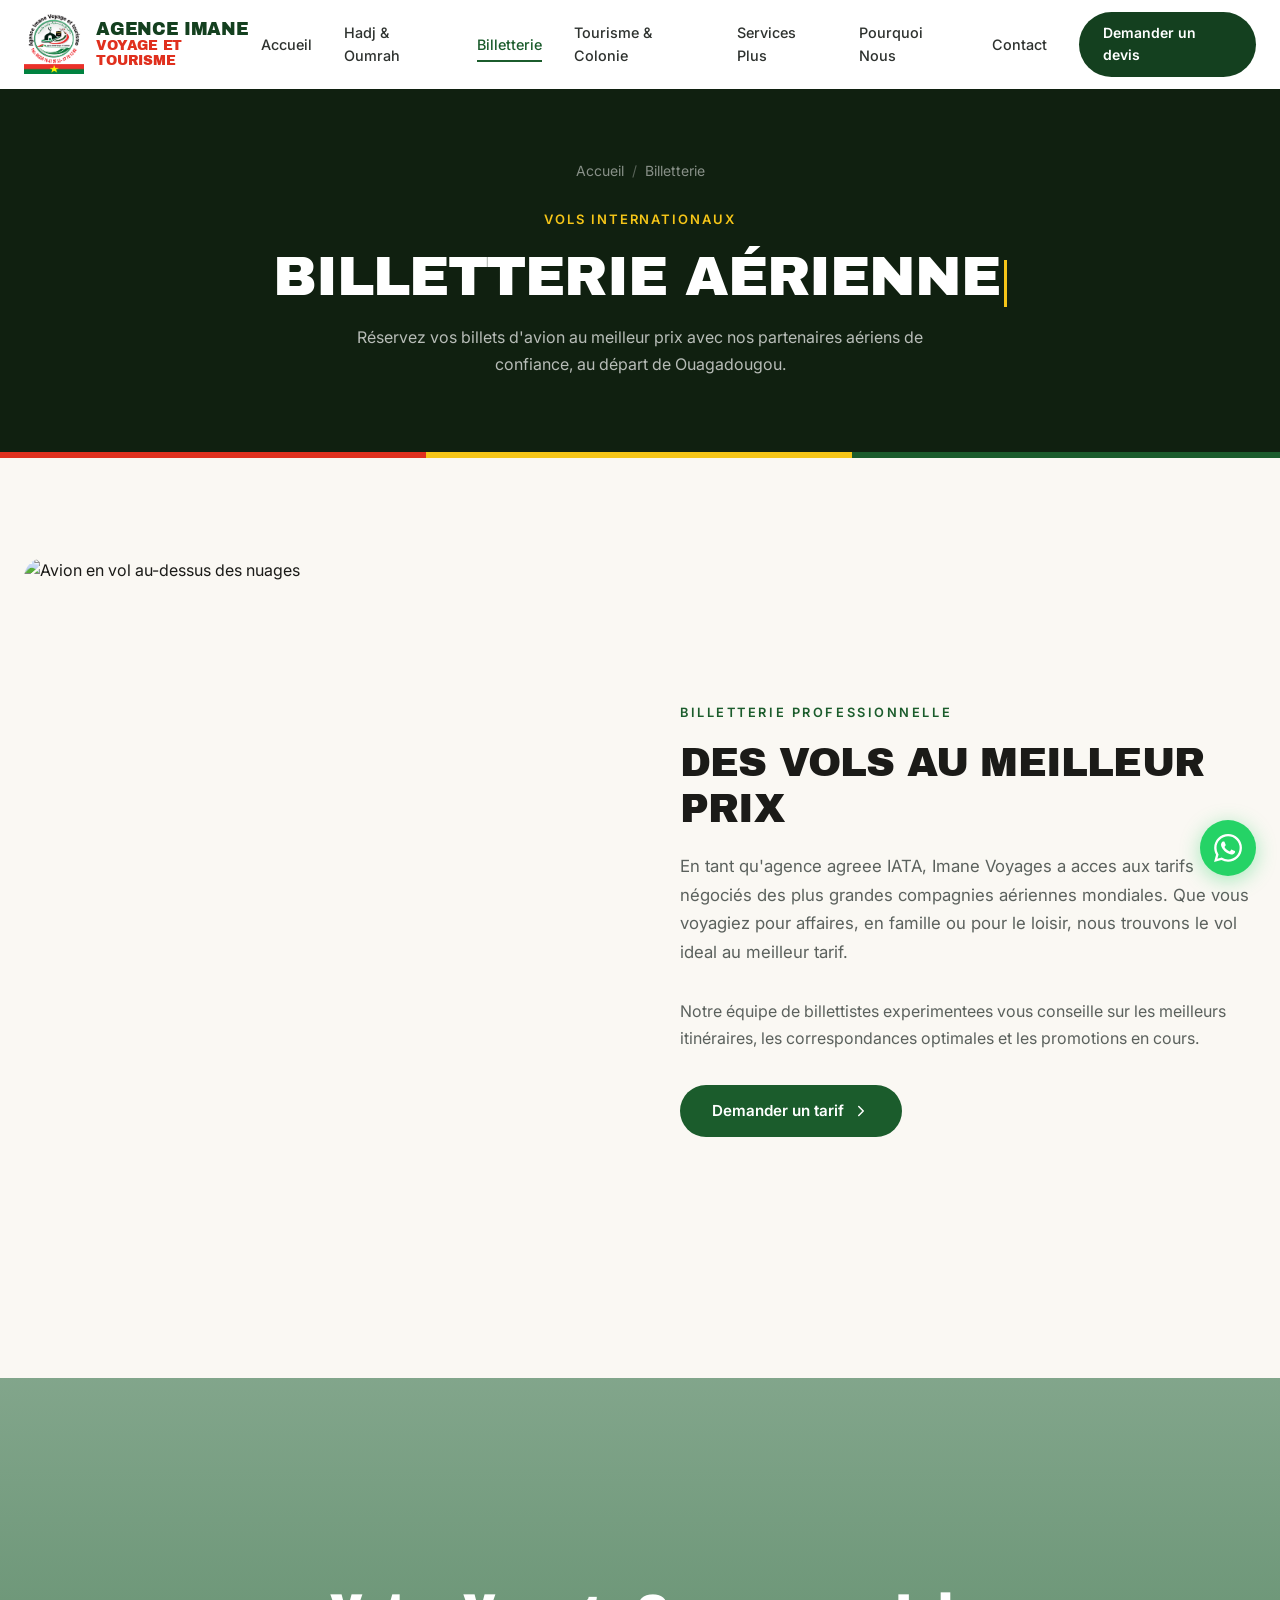
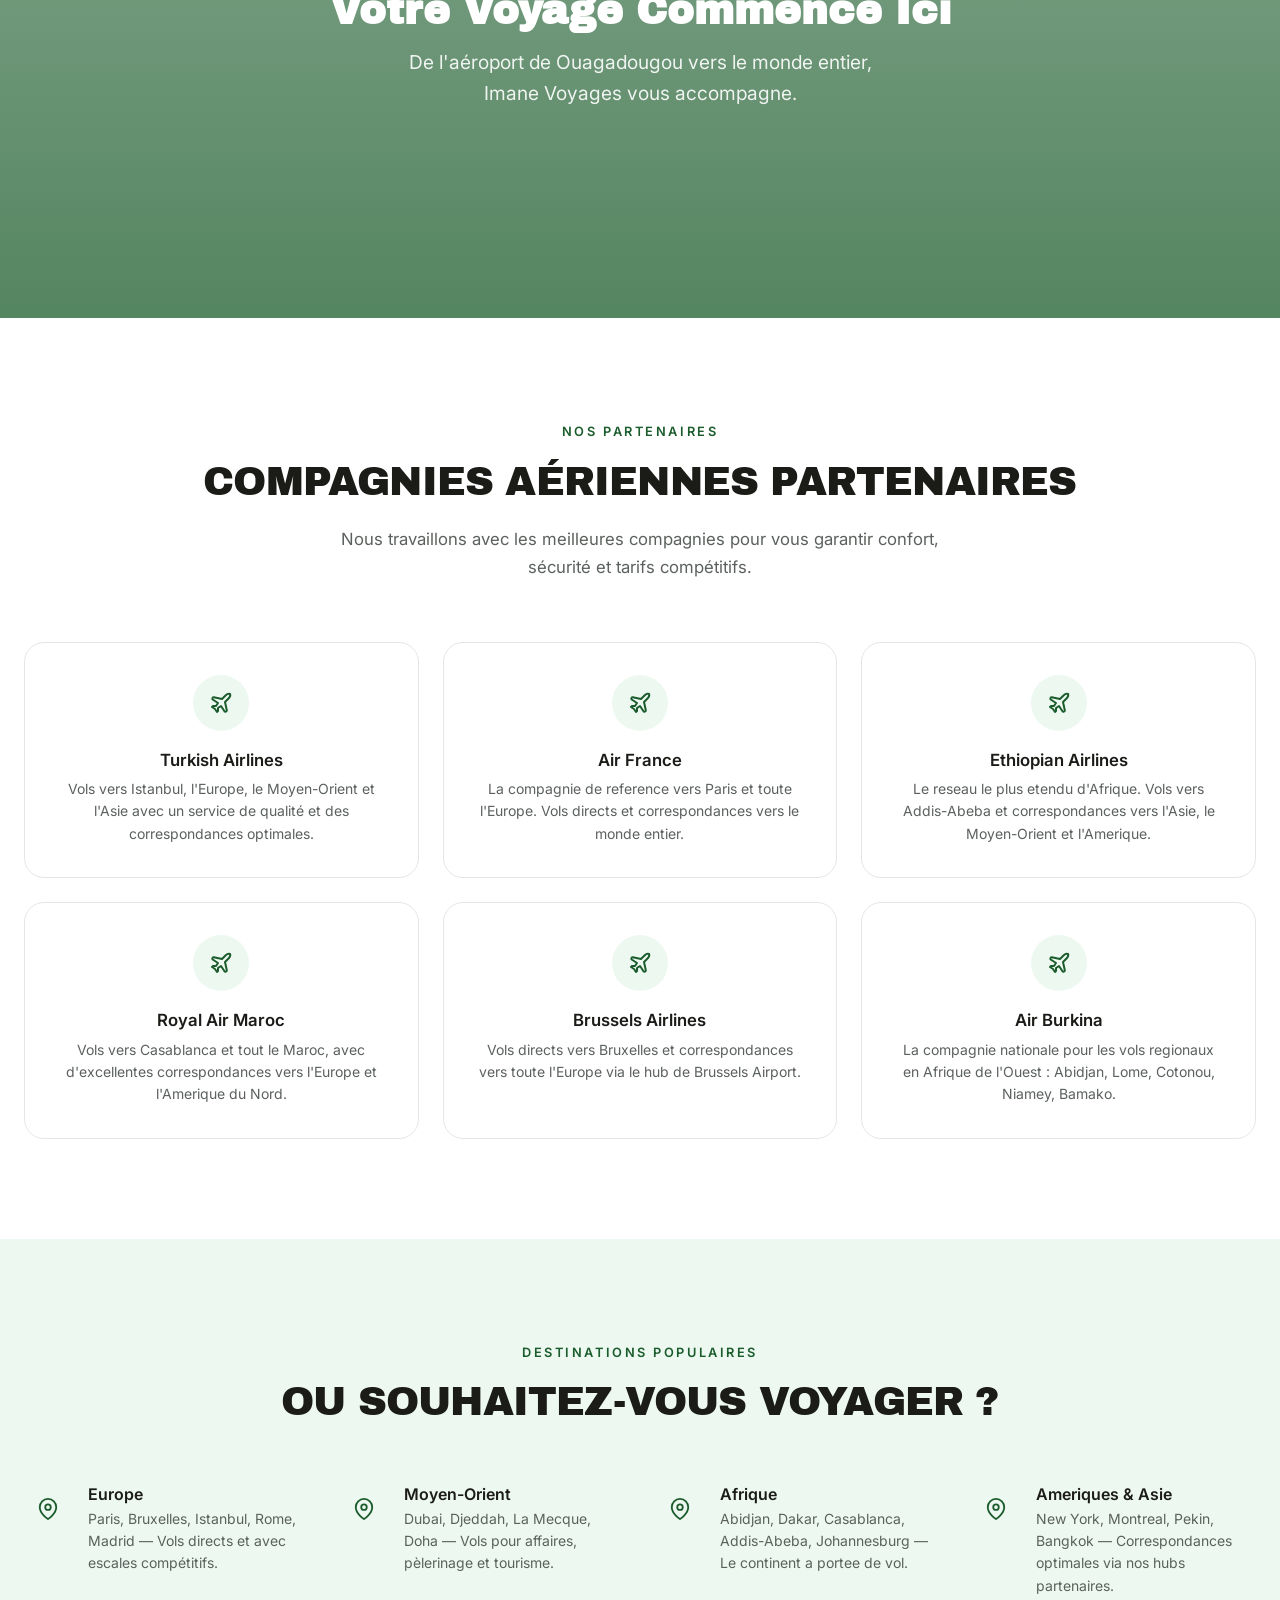
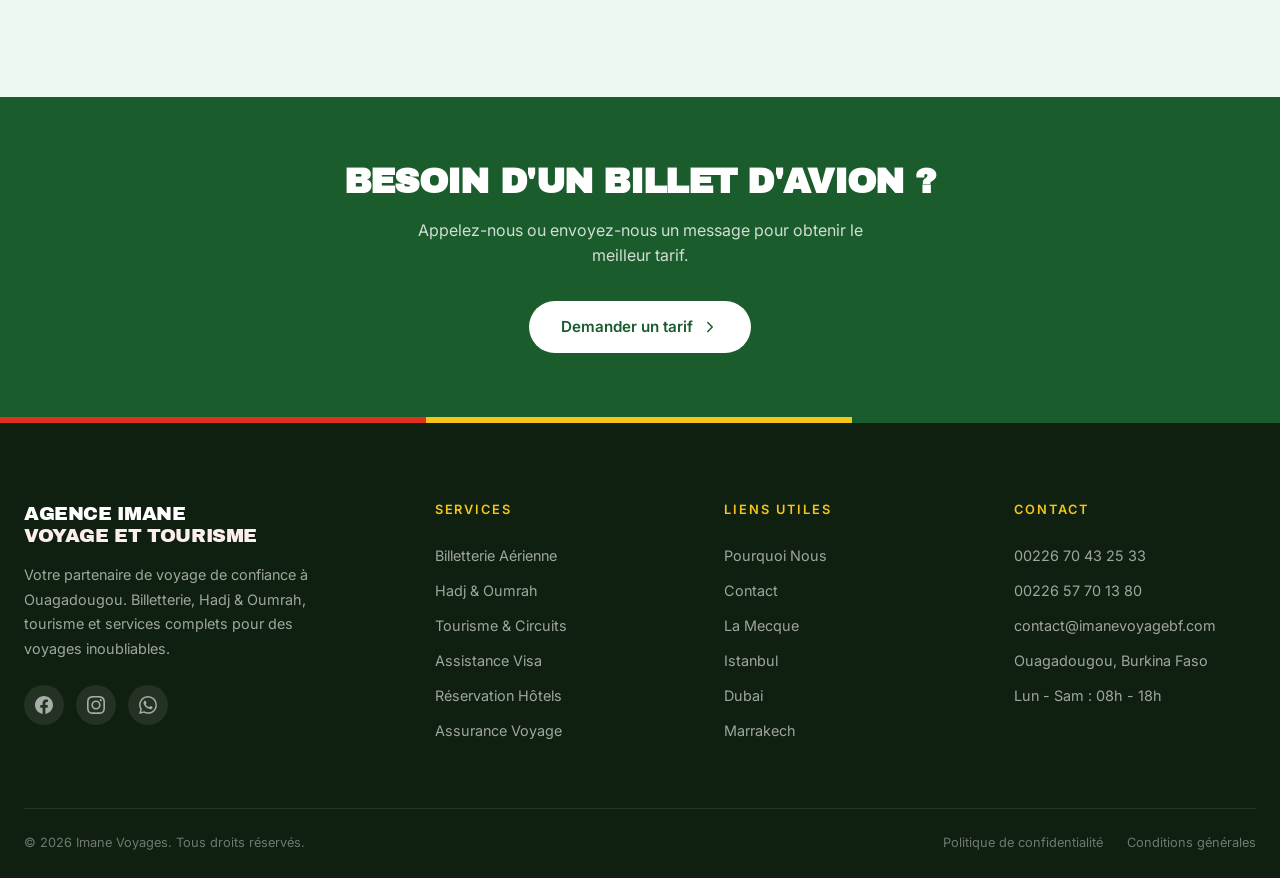
==== commit 47507ec0: "Add typewriter animations and center text on all pages Typewriter effect on hero titles across all 7" ====
--- a/billetterie.html
+++ b/billetterie.html
@@ -22,7 +22,7 @@
   <link rel="preconnect" href="https://fonts.googleapis.com">
   <link rel="preconnect" href="https://fonts.gstatic.com" crossorigin>
   <link rel="stylesheet" href="https://fonts.googleapis.com/css2?family=Archivo+Black&family=Amiri:ital,wght@0,400;0,700;1,400;1,700&family=Inter:wght@400;500;600;700&display=swap">
-  <link rel="stylesheet" href="css/styles.min.css?v=5">
+  <link rel="stylesheet" href="css/styles.min.css?v=6">
 </head>
 <body>
   <a href="#contenu-principal" class="skip-link">Aller au contenu</a>
@@ -63,7 +63,7 @@
         <span>Billetterie</span>
       </div>
       <span class="page-hero-eyebrow">Vols internationaux</span>
-      <h1 class="page-hero-title">Billetterie Aérienne</h1>
+      <h1 class="page-hero-title" data-typewriter="Billetterie Aérienne" data-typewriter-speed="50">Billetterie Aérienne</h1>
       <p class="page-hero-desc">Réservez vos billets d'avion au meilleur prix avec nos partenaires aériens de confiance, au départ de Ouagadougou.</p>
     </div>
   </section>
--- a/css/styles.min.css
+++ b/css/styles.min.css
@@ -1 +1 @@
-:root{--iv-green-900:#0B100F;--iv-green-800:#102010;--iv-green-700:#14401F;--iv-green:#1B5C2C;--iv-green-500:#208040;--iv-green-400:#30A050;--iv-green-300:#50C080;--iv-green-200:#8ED9AC;--iv-green-100:#C9EEDA;--iv-green-light:#EDF8F1;--iv-red-700:#9E1B10;--iv-red:#E0301E;--iv-red-dark:#C6261A;--iv-red-light:#FDEEEC;--iv-gold-600:#B8860B;--iv-gold:#F5C518;--iv-gold-dark:#E3A712;--iv-gold-light:#FBEFC7;--iv-ink-900:#1B1B18;--iv-ink-700:#2E322F;--iv-ink-500:#5B615D;--iv-ink-300:#9AA09C;--iv-ink-200:#C8CDC9;--iv-ink-100:#E4E8E5;--iv-ink-050:#F2F4F2;--iv-sand-050:#FAF8F3;--iv-sand-100:#F3EEE2;--iv-white:#FFFFFF;--iv-black:var(--iv-ink-900);--iv-dark:var(--iv-green-800);--iv-cream:var(--iv-sand-050);--iv-green-dark:var(--iv-green-700);--iv-grey-100:var(--iv-ink-050);--iv-grey-200:var(--iv-ink-100);--iv-grey-300:var(--iv-ink-200);--iv-grey-400:var(--iv-ink-300);--iv-grey-500:var(--iv-ink-500);--iv-grey-600:var(--iv-ink-700);--iv-grey-700:var(--iv-ink-900);--status-success:var(--iv-green);--status-warning:var(--iv-gold);--status-danger:var(--iv-red);--status-info:var(--iv-green-700);--font-display:"Archivo Black","Arial Black",sans-serif;--font-body:"Inter","Segoe UI",sans-serif;--font-editorial:"Amiri",Georgia,serif;--font-arabic:"Amiri",serif;--text-display-1:clamp(2.5rem, 5vw, 4rem);--text-h1:2.25rem;--text-h2:1.75rem;--text-h3:1.375rem;--text-body-md:1rem;--text-body-sm:0.875rem;--text-caption:0.8125rem;--text-micro:0.6875rem;--space-4:4px;--space-8:8px;--space-12:12px;--space-16:16px;--space-20:20px;--space-24:24px;--space-32:32px;--space-40:40px;--space-48:48px;--space-64:64px;--space-80:80px;--space-96:96px;--radius-sm:6px;--radius-md:12px;--radius-lg:20px;--radius-pill:999px;--radius-full:50%;--shadow-xs:0 1px 2px rgba(0,0,0,0.05);--shadow-sm:0 2px 8px rgba(0,0,0,0.06);--shadow-md:0 8px 24px rgba(0,0,0,0.1);--shadow-lg:0 20px 48px rgba(0,0,0,0.12);--shadow-inset:inset 0 2px 4px rgba(0,0,0,0.06);--duration-fast:120ms;--duration-base:200ms;--duration-slow:340ms;--ease:cubic-bezier(.2,.6,.2,1);--container-max:1280px;--ease-out:var(--ease);--ease-spring:var(--ease);--transition:var(--duration-base) var(--ease)}*,::after,::before{box-sizing:border-box}body{margin:0;font-family:var(--font-body);color:var(--iv-grey-700);background:var(--iv-white);line-height:1.6;-webkit-font-smoothing:antialiased;-moz-osx-font-smoothing:grayscale;overflow-x:hidden}img{display:block;max-width:100%;height:auto}a{text-decoration:none;color:inherit;transition:color var(--transition)}button{font-family:inherit;cursor:pointer;border:none;background:0 0}ol,ul{list-style:none;margin:0;padding:0}h1,h2,h3,h4,h5,h6{margin:0;line-height:1.15}p{margin:0}.skip-link{position:absolute;left:-9999px;top:0;z-index:9999;background:var(--iv-green);color:var(--iv-white);padding:8px 16px;font-weight:600}.skip-link:focus{left:0}.container{max-width:var(--container-max);margin:0 auto;padding:0 24px}.site-header{position:fixed;top:0;left:0;width:100%;z-index:1000;padding:12px 0;background:var(--iv-white);transition:background var(--transition),padding var(--transition),box-shadow var(--transition)}.site-header.scrolled{background:rgba(255,255,255,.97);backdrop-filter:blur(12px);-webkit-backdrop-filter:blur(12px);padding:8px 0;box-shadow:0 2px 20px rgba(0,0,0,.08)}.header-inner{max-width:var(--container-max);margin:0 auto;padding:0 24px;display:flex;align-items:center;justify-content:space-between}.logo{display:flex;align-items:center;gap:12px;z-index:10}.logo-img{height:60px;width:auto;object-fit:contain}.logo-text{display:flex;flex-direction:column}.logo-name{font-family:var(--font-display);font-weight:400;font-size:1.1rem;color:var(--iv-green-700);text-transform:uppercase;letter-spacing:-.02em;line-height:1.1}.logo-sub{font-family:var(--font-display);font-weight:400;font-size:.85rem;color:var(--iv-red);text-transform:uppercase;letter-spacing:-.02em;line-height:1.1}.logo-tagline{font-size:.6rem;color:var(--iv-ink-500);text-transform:uppercase;letter-spacing:.08em;font-weight:500;margin-top:2px}.main-nav{display:flex;align-items:center;gap:32px}.nav-link{font-size:.9rem;font-weight:500;color:var(--iv-grey-600);position:relative;padding:4px 0;transition:color var(--transition)}.nav-link.active,.nav-link:hover{color:var(--iv-green)}.nav-link::after{content:'';position:absolute;bottom:-2px;left:0;width:0;height:2px;background:var(--iv-green);transition:width var(--transition)}.nav-link.active::after,.nav-link:hover::after{width:100%}.nav-cta{background:var(--iv-green-700);color:var(--iv-white);font-weight:600;font-size:var(--text-body-sm);padding:10px 24px;border-radius:var(--radius-pill);transition:background var(--duration-fast) var(--ease),transform var(--duration-fast)}.nav-cta:hover{background:var(--iv-green-800);transform:translateY(-1px)}.menu-toggle{display:none;color:var(--iv-grey-700);font-size:28px;z-index:10;padding:4px}.mobile-overlay{display:none;position:fixed;inset:0;background:rgba(0,0,0,.5);z-index:5}.hero{position:relative;min-height:100vh;display:flex;align-items:center;overflow:hidden}.hero-bg{position:absolute;inset:0;z-index:0}.hero-slide{position:absolute;inset:0;background-size:cover;background-position:center;opacity:0;transition:opacity 1.5s ease-in-out}.hero-slide.active{opacity:1}.hero-overlay{position:absolute;inset:0;background:linear-gradient(135deg,rgba(16,32,16,.92) 0,rgba(20,64,31,.7) 50%,rgba(20,64,31,.4) 100%);z-index:1}.hero-content{position:relative;z-index:2;max-width:var(--container-max);margin:0 auto;padding:140px 24px 80px;width:100%;color:var(--iv-white)}.hero-badge{display:inline-block;background:var(--iv-green-500);color:var(--iv-white);font-size:var(--text-caption);font-weight:600;text-transform:uppercase;letter-spacing:.08em;padding:6px 16px;border-radius:var(--radius-pill);margin-bottom:24px}.hero-title{font-family:var(--font-display);font-size:clamp(2.5rem, 6vw, 4rem);font-weight:400;line-height:1.1;max-width:600px;margin-bottom:24px;color:var(--iv-sand-100)}.hero-title em{font-style:normal;color:var(--iv-gold)}.hero-desc{font-size:clamp(.95rem, 1.5vw, 1.15rem);color:rgba(255,255,255,.85);max-width:560px;line-height:1.7;margin-bottom:40px}.hero-actions{display:flex;align-items:center;gap:24px;flex-wrap:wrap}.btn-primary{display:inline-flex;align-items:center;gap:8px;background:var(--iv-green);color:var(--iv-white);font-weight:600;font-size:.95rem;padding:14px 32px;border-radius:var(--radius-pill);transition:background var(--transition),transform .2s,box-shadow .2s;border:none;cursor:pointer}.btn-primary:hover{background:var(--iv-green-dark);transform:translateY(-2px);box-shadow:0 8px 25px rgba(27,140,61,.35)}.btn-secondary{display:inline-flex;align-items:center;gap:8px;background:var(--iv-red);color:var(--iv-white);font-weight:600;font-size:.95rem;padding:14px 32px;border-radius:var(--radius-pill);transition:background var(--transition),transform .2s;border:none;cursor:pointer}.btn-secondary:hover{background:var(--iv-red-dark);transform:translateY(-2px)}.btn-outline{display:inline-flex;align-items:center;gap:8px;background:0 0;color:var(--iv-green);font-weight:600;font-size:.95rem;padding:14px 32px;border-radius:var(--radius-pill);border:2px solid var(--iv-green);transition:color var(--transition),background var(--transition);cursor:pointer}.btn-outline:hover{background:var(--iv-green);color:var(--iv-white)}.btn-outline--white{color:var(--iv-white);border-color:rgba(255,255,255,.4)}.btn-outline--white:hover{border-color:var(--iv-white);background:rgba(255,255,255,.1);color:var(--iv-white)}.hero-phone{display:inline-flex;align-items:center;gap:8px;color:var(--iv-white);font-weight:500;font-size:var(--text-body-md);transition:color var(--transition)}.hero-phone svg{color:var(--iv-green-400)}.hero-phone:hover{color:var(--iv-green-300)}.hero-social{position:absolute;right:24px;top:50%;transform:translateY(-50%);display:flex;flex-direction:column;gap:16px;z-index:3}.hero-social a{width:40px;height:40px;display:flex;align-items:center;justify-content:center;border:1px solid rgba(255,255,255,.25);border-radius:var(--radius-sm);color:rgba(255,255,255,.6);transition:color var(--transition),border-color var(--transition),background var(--transition)}.hero-social a:hover{color:var(--iv-white);border-color:var(--iv-green);background:rgba(27,140,61,.2)}.trust-bar{background:var(--iv-green-800);padding:20px 0;overflow:hidden}.trust-bar-inner{display:flex;align-items:center;gap:48px;animation:scrollX 30s linear infinite}@keyframes scrollX{0%{transform:translateX(0)}100%{transform:translateX(-50%)}}.trust-bar-text{font-size:.8rem;color:rgba(255,255,255,.7);white-space:nowrap;text-transform:uppercase;letter-spacing:.1em;font-weight:500}.video-banner{position:relative;width:100%;height:60vh;min-height:360px;max-height:600px;overflow:hidden}.video-banner video{position:absolute;inset:0;width:100%;height:100%;object-fit:cover}.video-banner-overlay{position:absolute;inset:0;background:linear-gradient(to bottom,rgba(27,92,44,.55),rgba(27,92,44,.75))}.video-banner-content{position:relative;z-index:2;display:flex;flex-direction:column;align-items:center;justify-content:center;height:100%;text-align:center;padding:24px;color:var(--iv-white)}.video-banner-title{font-family:var(--font-display);font-size:clamp(1.5rem, 4vw, 2.5rem);line-height:1.2;margin:0 0 12px;max-width:700px}.video-banner-desc{font-size:clamp(1rem, 2vw, 1.2rem);opacity:.9;margin:0;max-width:500px}.section{padding:100px 0}.section--white{background:var(--iv-white)}.section--cream{background:var(--iv-cream)}.section--green{background:var(--iv-green-700);color:var(--iv-white)}.section--light-green{background:var(--iv-green-light)}.section-eyebrow{display:inline-block;font-size:.8rem;text-transform:uppercase;letter-spacing:.2em;font-weight:600;color:var(--iv-green);margin-bottom:16px}.section--green .section-eyebrow{color:var(--iv-gold)}.section-title{font-family:var(--font-display);font-size:clamp(1.75rem, 3.5vw, 2.5rem);font-weight:400;margin-bottom:20px;line-height:1.15;color:var(--iv-ink-900);text-transform:uppercase;letter-spacing:-.02em}.section--green .section-title{color:var(--iv-white)}.section-lead{font-size:1.05rem;color:var(--iv-grey-500);max-width:600px;line-height:1.7}.section--green .section-lead{color:rgba(255,255,255,.75)}.section-heading{margin-bottom:60px}.section-heading.center{text-align:center}.section-heading.center .section-lead{margin-left:auto;margin-right:auto}.about-grid{display:grid;grid-template-columns:1fr 1fr;gap:80px;align-items:center}.about-image-wrap{position:relative}.about-image{border-radius:var(--radius-lg);overflow:hidden;aspect-ratio:4/5}.about-image img{width:100%;height:100%;object-fit:cover}.about-badge{position:absolute;bottom:-20px;right:-20px;background:var(--iv-green);color:var(--iv-white);padding:20px 24px;border-radius:var(--radius-md);text-align:center;box-shadow:var(--shadow-lg)}.about-badge-num{font-family:var(--font-display);font-size:2.5rem;font-weight:700;display:block;line-height:1}.about-badge-label{font-size:.75rem;font-weight:600;text-transform:uppercase;letter-spacing:.1em;margin-top:4px;display:block}.about-text .section-lead{margin-bottom:32px}.about-stats{display:flex;gap:40px;margin-top:40px;padding-top:32px;border-top:1px solid var(--iv-grey-200)}.about-stat-num{font-family:var(--font-display);font-size:2.2rem;font-weight:400;color:var(--iv-green);display:block;line-height:1}.about-stat-label{font-size:.85rem;color:var(--iv-grey-500);margin-top:6px;display:block}.founder-intro{margin-bottom:16px;padding-left:16px;border-left:3px solid var(--iv-gold)}.founder-name{font-family:var(--font-display);font-size:1.1rem;color:var(--iv-green);margin:0;line-height:1.3}.founder-title{font-size:var(--text-body-sm);color:var(--iv-gold-600);font-weight:500;margin:2px 0 0}.marquee{padding:20px 0;background:var(--iv-green);overflow:hidden}.marquee-track{display:flex;gap:60px;animation:marqueeScroll 20s linear infinite;width:max-content}@keyframes marqueeScroll{0%{transform:translateX(0)}100%{transform:translateX(-50%)}}.marquee-item{font-family:var(--font-display);font-size:clamp(1.4rem, 3vw, 2rem);font-weight:700;color:var(--iv-white);white-space:nowrap;display:flex;align-items:center;gap:60px}.marquee-dot{width:10px;height:10px;background:var(--iv-gold);border-radius:var(--radius-full);flex-shrink:0}.destinations-grid{display:grid;grid-template-columns:repeat(3,1fr);gap:24px}.dest-card{position:relative;border-radius:var(--radius-lg);overflow:hidden;aspect-ratio:3/4;cursor:pointer;box-shadow:var(--shadow-md)}.dest-card img{width:100%;height:100%;object-fit:cover;transition:transform .6s var(--ease-out)}.dest-card:hover img{transform:scale(1.08)}.dest-card-overlay{position:absolute;inset:0;background:linear-gradient(to top,rgba(15,31,20,.85) 0,transparent 50%);display:flex;flex-direction:column;justify-content:flex-end;padding:28px;color:var(--iv-white);transition:background .4s}.dest-card:hover .dest-card-overlay{background:linear-gradient(to top,rgba(15,31,20,.95) 0,rgba(15,31,20,.2) 60%)}.dest-card-title{font-family:var(--font-body);font-size:1.15rem;font-weight:600;margin-bottom:8px;color:var(--iv-white)}.dest-card-desc{font-size:.85rem;color:rgba(255,255,255,.8);line-height:1.5;display:-webkit-box;-webkit-line-clamp:2;-webkit-box-orient:vertical;overflow:hidden}.dest-card-arrow{position:absolute;top:20px;right:20px;width:40px;height:40px;border-radius:var(--radius-full);background:var(--iv-green);display:flex;align-items:center;justify-content:center;color:var(--iv-white);transform:translate(10px,-10px);opacity:0;transition:opacity .3s,transform .3s}.dest-card:hover .dest-card-arrow{opacity:1;transform:translate(0,0)}.features-wrapper{display:grid;grid-template-columns:1fr 1fr;gap:80px;align-items:center}.features-image{border-radius:var(--radius-lg);overflow:hidden;aspect-ratio:4/5}.features-image img{width:100%;height:100%;object-fit:cover}.features-list{display:flex;flex-direction:column;gap:6px}.feature-item{display:flex;align-items:center;gap:16px;padding:14px 20px;border-radius:var(--radius-md);transition:background var(--transition)}.feature-item:hover{background:var(--iv-green-light)}.feature-icon{width:44px;height:44px;border-radius:var(--radius-full);background:var(--iv-green-light);display:flex;align-items:center;justify-content:center;flex-shrink:0}.feature-icon svg{width:20px;height:20px;color:var(--iv-green)}.feature-text{font-weight:500;font-size:.95rem;color:var(--iv-grey-700)}.testimonials-track{display:flex;gap:24px;overflow:hidden}.testimonial-card{min-width:380px;background:var(--iv-white);border:1px solid var(--iv-grey-200);border-radius:var(--radius-lg);padding:36px;flex-shrink:0;box-shadow:var(--shadow-sm)}.testimonial-stars{display:flex;gap:4px;margin-bottom:20px}.testimonial-stars svg{width:18px;height:18px;color:var(--iv-gold)}.testimonial-text{font-family:var(--font-editorial);font-size:1rem;color:var(--iv-ink-700);line-height:1.75;margin-bottom:28px;font-style:italic}.testimonial-author{display:flex;align-items:center;gap:14px}.testimonial-avatar{width:48px;height:48px;border-radius:var(--radius-full);background:var(--iv-green-light);display:flex;align-items:center;justify-content:center;font-weight:700;font-size:1rem;color:var(--iv-green)}.testimonial-name{font-weight:600;font-size:.95rem;text-transform:uppercase;letter-spacing:.05em;color:var(--iv-grey-700)}.testimonial-location{font-size:.8rem;color:var(--iv-grey-400);margin-top:2px}.testimonials-nav{display:flex;align-items:center;justify-content:center;gap:16px;margin-top:48px}.testimonials-nav button{width:48px;height:48px;border-radius:var(--radius-full);border:1px solid var(--iv-grey-300);color:var(--iv-grey-700);display:flex;align-items:center;justify-content:center;transition:background var(--transition),border-color var(--transition),color var(--transition)}.testimonials-nav button:hover{background:var(--iv-green);border-color:var(--iv-green);color:var(--iv-white)}.contact-grid{display:grid;grid-template-columns:1fr 1fr;gap:60px;align-items:start}.contact-info{display:flex;flex-direction:column;gap:32px}.contact-item{display:flex;gap:16px}.contact-item-icon{width:48px;height:48px;border-radius:var(--radius-full);background:var(--iv-green-light);display:flex;align-items:center;justify-content:center;flex-shrink:0;color:var(--iv-green)}.section--green .contact-item-icon{background:rgba(255,255,255,.12);color:var(--iv-gold)}.contact-item-label{font-size:.8rem;color:var(--iv-grey-400);text-transform:uppercase;letter-spacing:.1em;margin-bottom:4px}.section--green .contact-item-label{color:rgba(255,255,255,.6)}.contact-item-value{font-weight:600;font-size:1.05rem;color:var(--iv-grey-700)}.section--green .contact-item-value{color:var(--iv-white)}.contact-form{background:var(--iv-white);border:1px solid var(--iv-grey-200);border-radius:var(--radius-lg);padding:40px;box-shadow:var(--shadow-md)}.section--green .contact-form{background:rgba(255,255,255,.06);border-color:rgba(255,255,255,.1)}.contact-form .form-row{display:grid;grid-template-columns:1fr 1fr;gap:16px;margin-bottom:16px}.form-group{display:flex;flex-direction:column;gap:6px}.form-group label{font-size:.8rem;font-weight:500;color:var(--iv-grey-500);text-transform:uppercase;letter-spacing:.08em}.section--green .form-group label{color:rgba(255,255,255,.6)}.form-group input,.form-group select,.form-group textarea{background:var(--iv-grey-100);border:1px solid var(--iv-grey-200);border-radius:var(--radius-sm);padding:12px 16px;color:var(--iv-grey-700);font-family:var(--font-body);font-size:.9rem;transition:border-color var(--transition);outline:0;width:100%}.section--green .form-group input,.section--green .form-group select,.section--green .form-group textarea{background:rgba(255,255,255,.08);border-color:rgba(255,255,255,.15);color:var(--iv-white)}.form-group input:focus,.form-group select:focus,.form-group textarea:focus{border-color:var(--iv-green)}.form-group textarea{resize:vertical;min-height:120px}.form-group.full{grid-column:1/-1}.contact-form .form-note{font-size:.8rem;color:var(--iv-grey-400);margin-bottom:20px;display:flex;align-items:center;gap:6px}.section--green .contact-form .form-note{color:rgba(255,255,255,.5)}.contact-form .btn-primary{width:100%;justify-content:center;padding:16px;font-size:1rem}.quote-banner{background:var(--iv-green);padding:80px 0;text-align:center}.quote-text{font-family:var(--font-editorial);font-size:clamp(1.3rem, 3vw, 2rem);font-weight:400;font-style:italic;max-width:800px;margin:0 auto;line-height:1.5;color:var(--iv-white)}.quote-text em{color:var(--iv-gold);font-style:italic}.blog-grid{display:grid;grid-template-columns:repeat(3,1fr);gap:24px}.blog-card{background:var(--iv-white);border:1px solid var(--iv-grey-200);border-radius:var(--radius-lg);overflow:hidden;transition:transform .3s,box-shadow .3s}.blog-card:hover{transform:translateY(-6px);box-shadow:var(--shadow-lg)}.blog-card-image{aspect-ratio:16/10;overflow:hidden}.blog-card-image img{width:100%;height:100%;object-fit:cover;transition:transform .6s var(--ease-out)}.blog-card:hover .blog-card-image img{transform:scale(1.06)}.blog-card-body{padding:24px}.blog-card-tag{display:inline-block;font-size:.7rem;font-weight:600;text-transform:uppercase;letter-spacing:.1em;color:var(--iv-green);margin-bottom:12px}.blog-card-title{font-family:var(--font-display);font-size:1.15rem;font-weight:700;margin-bottom:10px;line-height:1.3;color:var(--iv-grey-700)}.blog-card-excerpt{font-size:.85rem;color:var(--iv-grey-500);line-height:1.6;display:-webkit-box;-webkit-line-clamp:2;-webkit-box-orient:vertical;overflow:hidden}.site-footer{background:var(--iv-green-800);padding:80px 0 0;color:var(--iv-white)}.footer-grid{display:grid;grid-template-columns:1.5fr 1fr 1fr 1fr;gap:48px;padding-bottom:60px}.footer-logo-text{font-family:var(--font-display);font-size:1.2rem;text-transform:uppercase;letter-spacing:-.02em;line-height:1.15;display:block}.footer-brand p{font-size:.9rem;color:rgba(255,255,255,.6);line-height:1.7;margin:16px 0 24px;max-width:300px}.footer-socials{display:flex;gap:12px}.footer-socials a{width:40px;height:40px;border-radius:var(--radius-full);background:rgba(255,255,255,.08);display:flex;align-items:center;justify-content:center;color:rgba(255,255,255,.6);transition:background var(--transition),color var(--transition)}.footer-socials a:hover{background:var(--iv-green);color:var(--iv-white)}.footer-heading{font-size:.8rem;text-transform:uppercase;letter-spacing:.15em;font-weight:600;margin-bottom:20px;color:var(--iv-gold)}.footer-link{display:block;font-size:.9rem;color:rgba(255,255,255,.6);padding:6px 0;transition:color var(--transition),padding-left var(--transition)}.footer-link:hover{color:var(--iv-white);padding-left:6px}.footer-bottom{border-top:1px solid rgba(255,255,255,.1);padding:24px 0;display:flex;justify-content:space-between;align-items:center;flex-wrap:wrap;gap:16px}.footer-bottom p{font-size:.8rem;color:rgba(255,255,255,.4)}.footer-bottom-links{display:flex;gap:24px}.footer-bottom-links a{font-size:.8rem;color:rgba(255,255,255,.4);transition:color var(--transition)}.footer-bottom-links a:hover{color:var(--iv-white)}.page-hero{position:relative;padding:160px 0 80px;background:var(--iv-green-800);color:var(--iv-white);overflow:hidden}.page-hero::after{content:'';position:absolute;bottom:0;left:0;right:0;height:6px;background:linear-gradient(to right,var(--iv-red) 33.3%,var(--iv-gold) 33.3% 66.6%,var(--iv-green) 66.6%)}.page-hero .container{position:relative;z-index:1}.page-hero-eyebrow{display:inline-block;font-size:var(--text-caption);text-transform:uppercase;letter-spacing:.15em;font-weight:600;color:var(--iv-gold);margin-bottom:16px}.page-hero-title{font-family:var(--font-display);font-size:clamp(2rem, 5vw, 3.5rem);font-weight:400;text-transform:uppercase;letter-spacing:-.02em;line-height:1.1;margin-bottom:16px;color:var(--iv-white)}.page-hero-desc{font-size:var(--text-body-md);color:rgba(255,255,255,.7);max-width:600px;line-height:1.7}.page-hero-breadcrumb{display:flex;align-items:center;gap:8px;font-size:var(--text-body-sm);color:rgba(255,255,255,.5);margin-bottom:24px}.page-hero-breadcrumb a{color:rgba(255,255,255,.5);transition:color var(--transition)}.page-hero-breadcrumb a:hover{color:var(--iv-white)}.page-hero-breadcrumb .sep{color:rgba(255,255,255,.3)}.content-card{background:var(--iv-white);border:1px solid var(--iv-ink-100);border-radius:var(--radius-lg);padding:40px;box-shadow:var(--shadow-sm)}.content-card h3{font-family:var(--font-display);font-size:var(--text-h3);text-transform:uppercase;letter-spacing:-.02em;color:var(--iv-ink-900);margin-bottom:12px}.content-card p{font-size:var(--text-body-md);color:var(--iv-ink-500);line-height:1.7}.services-grid{display:grid;grid-template-columns:repeat(auto-fit,minmax(300px,1fr));gap:24px}.service-card{background:var(--iv-white);border:1px solid var(--iv-ink-100);border-radius:var(--radius-lg);padding:32px;text-align:center;transition:transform var(--duration-base) var(--ease),box-shadow var(--duration-base) var(--ease)}.service-card:hover{transform:translateY(-4px);box-shadow:var(--shadow-md)}.service-card-icon{width:56px;height:56px;border-radius:var(--radius-full);background:var(--iv-green-light);display:flex;align-items:center;justify-content:center;margin:0 auto 20px;color:var(--iv-green)}.service-card-icon svg{width:24px;height:24px}.service-card h3{font-family:var(--font-body);font-size:1.05rem;font-weight:600;color:var(--iv-ink-900);margin-bottom:8px}.service-card p{font-size:var(--text-body-sm);color:var(--iv-ink-500);line-height:1.6}.steps-list{display:grid;grid-template-columns:repeat(auto-fit,minmax(240px,1fr));gap:32px;counter-reset:step}.step-item{text-align:center;counter-increment:step}.step-item::before{content:counter(step);display:flex;align-items:center;justify-content:center;width:48px;height:48px;border-radius:var(--radius-full);background:var(--iv-green);color:var(--iv-white);font-family:var(--font-display);font-size:1.2rem;margin:0 auto 16px}.step-item h3{font-weight:600;font-size:1rem;color:var(--iv-ink-900);margin-bottom:8px}.step-item p{font-size:var(--text-body-sm);color:var(--iv-ink-500);line-height:1.6}.cta-banner{background:var(--iv-green);padding:64px 0;text-align:center}.cta-banner h2{font-family:var(--font-display);font-size:clamp(1.5rem, 3vw, 2.2rem);text-transform:uppercase;letter-spacing:-.02em;color:var(--iv-white);margin-bottom:16px}.cta-banner p{font-size:var(--text-body-md);color:rgba(255,255,255,.8);margin-bottom:32px;max-width:500px;margin-left:auto;margin-right:auto}.cta-banner .btn-primary{background:var(--iv-white);color:var(--iv-green)}.cta-banner .btn-primary:hover{background:var(--iv-sand-050);box-shadow:var(--shadow-md)}.highlight-list{display:grid;grid-template-columns:repeat(auto-fit,minmax(250px,1fr));gap:32px}.highlight-item{display:flex;gap:16px;align-items:flex-start}.highlight-icon{width:48px;height:48px;border-radius:var(--radius-full);background:var(--iv-green-light);display:flex;align-items:center;justify-content:center;flex-shrink:0;color:var(--iv-green)}.highlight-icon svg{width:22px;height:22px}.highlight-item h3{font-weight:600;font-size:1rem;color:var(--iv-ink-900);margin-bottom:4px}.highlight-item p{font-size:var(--text-body-sm);color:var(--iv-ink-500);line-height:1.6}.bf-stripe{height:6px;background:linear-gradient(to right,var(--iv-red) 0,var(--iv-red) 33.3%,var(--iv-gold) 33.3%,var(--iv-gold) 66.6%,var(--iv-green) 66.6%,var(--iv-green) 100%)}.whatsapp-fab{position:fixed;bottom:24px;right:24px;width:56px;height:56px;border-radius:var(--radius-full);background:#25d366;color:var(--iv-white);display:flex;align-items:center;justify-content:center;box-shadow:0 4px 20px rgba(37,211,102,.4);z-index:999;transition:transform .3s,box-shadow .3s}.whatsapp-fab:hover{transform:scale(1.1);box-shadow:0 6px 30px rgba(37,211,102,.5)}.whatsapp-fab svg{width:28px;height:28px}.scroll-top-btn{position:fixed;bottom:24px;left:24px;width:48px;height:48px;border-radius:var(--radius-full);background:var(--iv-green);border:none;color:var(--iv-white);display:flex;align-items:center;justify-content:center;z-index:999;opacity:0;pointer-events:none;transform:translateY(20px);transition:opacity .3s,transform .3s,background .3s;box-shadow:var(--shadow-md)}.scroll-top-btn.visible{opacity:1;pointer-events:auto;transform:translateY(0)}.scroll-top-btn:hover{background:var(--iv-green-dark)}.js-ready [data-scroll]{opacity:0;transform:translateY(30px);transition:opacity .7s var(--ease-spring),transform .7s var(--ease-spring)}.js-ready [data-scroll].visible{opacity:1;transform:translateY(0)}@media (max-width:1024px){.about-grid,.features-wrapper{gap:48px}.footer-grid{grid-template-columns:1fr 1fr;gap:40px}}@media (max-width:768px){.main-nav{position:fixed;top:0;right:-100%;width:300px;height:100vh;background:var(--iv-white);flex-direction:column;align-items:flex-start;padding:100px 32px 40px;gap:8px;transition:right .4s var(--ease-spring);z-index:8;border-left:1px solid var(--iv-grey-200);box-shadow:-4px 0 20px rgba(0,0,0,.1)}.main-nav.open{right:0}.main-nav .nav-link{font-size:1.05rem;padding:12px 0;width:100%;color:var(--iv-grey-700)}.main-nav .nav-cta{margin-top:16px;text-align:center;width:100%;display:block}.menu-toggle{display:flex;align-items:center;justify-content:center}.mobile-overlay.active{display:block}.hero-social{display:none}.about-grid,.contact-grid,.features-wrapper{grid-template-columns:1fr}.features-wrapper .features-image{order:-1;aspect-ratio:16/9}.destinations-grid{grid-template-columns:1fr 1fr}.blog-grid{grid-template-columns:1fr}.footer-grid{grid-template-columns:1fr}.testimonial-card{min-width:300px}.contact-form .form-row{grid-template-columns:1fr}}@media (max-width:480px){.hero-title{font-size:2.2rem}.hero-actions{flex-direction:column;align-items:flex-start}.destinations-grid{grid-template-columns:1fr}.about-stats{flex-direction:column;gap:24px}.testimonial-card{min-width:260px;padding:24px}.section{padding:64px 0}}@media (prefers-reduced-motion:reduce){*,::after,::before{animation-duration:0s!important;animation-iteration-count:1!important;transition-duration:0s!important}.js-ready [data-scroll]{opacity:1;transform:none}.hero-slide{transition:none}}+:root{--iv-green-900:#0B100F;--iv-green-800:#102010;--iv-green-700:#14401F;--iv-green:#1B5C2C;--iv-green-500:#208040;--iv-green-400:#30A050;--iv-green-300:#50C080;--iv-green-200:#8ED9AC;--iv-green-100:#C9EEDA;--iv-green-light:#EDF8F1;--iv-red-700:#9E1B10;--iv-red:#E0301E;--iv-red-dark:#C6261A;--iv-red-light:#FDEEEC;--iv-gold-600:#B8860B;--iv-gold:#F5C518;--iv-gold-dark:#E3A712;--iv-gold-light:#FBEFC7;--iv-ink-900:#1B1B18;--iv-ink-700:#2E322F;--iv-ink-500:#5B615D;--iv-ink-300:#9AA09C;--iv-ink-200:#C8CDC9;--iv-ink-100:#E4E8E5;--iv-ink-050:#F2F4F2;--iv-sand-050:#FAF8F3;--iv-sand-100:#F3EEE2;--iv-white:#FFFFFF;--iv-black:var(--iv-ink-900);--iv-dark:var(--iv-green-800);--iv-cream:var(--iv-sand-050);--iv-green-dark:var(--iv-green-700);--iv-grey-100:var(--iv-ink-050);--iv-grey-200:var(--iv-ink-100);--iv-grey-300:var(--iv-ink-200);--iv-grey-400:var(--iv-ink-300);--iv-grey-500:var(--iv-ink-500);--iv-grey-600:var(--iv-ink-700);--iv-grey-700:var(--iv-ink-900);--status-success:var(--iv-green);--status-warning:var(--iv-gold);--status-danger:var(--iv-red);--status-info:var(--iv-green-700);--font-display:"Archivo Black","Arial Black",sans-serif;--font-body:"Inter","Segoe UI",sans-serif;--font-editorial:"Amiri",Georgia,serif;--font-arabic:"Amiri",serif;--text-display-1:clamp(2.5rem, 5vw, 4rem);--text-h1:2.25rem;--text-h2:1.75rem;--text-h3:1.375rem;--text-body-md:1rem;--text-body-sm:0.875rem;--text-caption:0.8125rem;--text-micro:0.6875rem;--space-4:4px;--space-8:8px;--space-12:12px;--space-16:16px;--space-20:20px;--space-24:24px;--space-32:32px;--space-40:40px;--space-48:48px;--space-64:64px;--space-80:80px;--space-96:96px;--radius-sm:6px;--radius-md:12px;--radius-lg:20px;--radius-pill:999px;--radius-full:50%;--shadow-xs:0 1px 2px rgba(0,0,0,0.05);--shadow-sm:0 2px 8px rgba(0,0,0,0.06);--shadow-md:0 8px 24px rgba(0,0,0,0.1);--shadow-lg:0 20px 48px rgba(0,0,0,0.12);--shadow-inset:inset 0 2px 4px rgba(0,0,0,0.06);--duration-fast:120ms;--duration-base:200ms;--duration-slow:340ms;--ease:cubic-bezier(.2,.6,.2,1);--container-max:1280px;--ease-out:var(--ease);--ease-spring:var(--ease);--transition:var(--duration-base) var(--ease)}*,::after,::before{box-sizing:border-box}body{margin:0;font-family:var(--font-body);color:var(--iv-grey-700);background:var(--iv-white);line-height:1.6;-webkit-font-smoothing:antialiased;-moz-osx-font-smoothing:grayscale;overflow-x:hidden}img{display:block;max-width:100%;height:auto}a{text-decoration:none;color:inherit;transition:color var(--transition)}button{font-family:inherit;cursor:pointer;border:none;background:0 0}ol,ul{list-style:none;margin:0;padding:0}h1,h2,h3,h4,h5,h6{margin:0;line-height:1.15}p{margin:0}.skip-link{position:absolute;left:-9999px;top:0;z-index:9999;background:var(--iv-green);color:var(--iv-white);padding:8px 16px;font-weight:600}.skip-link:focus{left:0}.container{max-width:var(--container-max);margin:0 auto;padding:0 24px}.site-header{position:fixed;top:0;left:0;width:100%;z-index:1000;padding:12px 0;background:var(--iv-white);transition:background var(--transition),padding var(--transition),box-shadow var(--transition)}.site-header.scrolled{background:rgba(255,255,255,.97);backdrop-filter:blur(12px);-webkit-backdrop-filter:blur(12px);padding:8px 0;box-shadow:0 2px 20px rgba(0,0,0,.08)}.header-inner{max-width:var(--container-max);margin:0 auto;padding:0 24px;display:flex;align-items:center;justify-content:space-between}.logo{display:flex;align-items:center;gap:12px;z-index:10}.logo-img{height:60px;width:auto;object-fit:contain}.logo-text{display:flex;flex-direction:column}.logo-name{font-family:var(--font-display);font-weight:400;font-size:1.1rem;color:var(--iv-green-700);text-transform:uppercase;letter-spacing:-.02em;line-height:1.1}.logo-sub{font-family:var(--font-display);font-weight:400;font-size:.85rem;color:var(--iv-red);text-transform:uppercase;letter-spacing:-.02em;line-height:1.1}.logo-tagline{font-size:.6rem;color:var(--iv-ink-500);text-transform:uppercase;letter-spacing:.08em;font-weight:500;margin-top:2px}.main-nav{display:flex;align-items:center;gap:32px}.nav-link{font-size:.9rem;font-weight:500;color:var(--iv-grey-600);position:relative;padding:4px 0;transition:color var(--transition)}.nav-link.active,.nav-link:hover{color:var(--iv-green)}.nav-link::after{content:'';position:absolute;bottom:-2px;left:0;width:0;height:2px;background:var(--iv-green);transition:width var(--transition)}.nav-link.active::after,.nav-link:hover::after{width:100%}.nav-cta{background:var(--iv-green-700);color:var(--iv-white);font-weight:600;font-size:var(--text-body-sm);padding:10px 24px;border-radius:var(--radius-pill);transition:background var(--duration-fast) var(--ease),transform var(--duration-fast)}.nav-cta:hover{background:var(--iv-green-800);transform:translateY(-1px)}.menu-toggle{display:none;color:var(--iv-grey-700);font-size:28px;z-index:10;padding:4px}.mobile-overlay{display:none;position:fixed;inset:0;background:rgba(0,0,0,.5);z-index:5}.hero{position:relative;min-height:100vh;display:flex;align-items:center;overflow:hidden}.hero-bg{position:absolute;inset:0;z-index:0}.hero-slide{position:absolute;inset:0;background-size:cover;background-position:center;opacity:0;transition:opacity 1.5s ease-in-out}.hero-slide.active{opacity:1}.hero-overlay{position:absolute;inset:0;background:linear-gradient(135deg,rgba(16,32,16,.92) 0,rgba(20,64,31,.7) 50%,rgba(20,64,31,.4) 100%);z-index:1}.hero-content{position:relative;z-index:2;max-width:var(--container-max);margin:0 auto;padding:140px 24px 80px;width:100%;color:var(--iv-white);text-align:center}.hero-badge{display:inline-block;background:var(--iv-green-500);color:var(--iv-white);font-size:var(--text-caption);font-weight:600;text-transform:uppercase;letter-spacing:.08em;padding:6px 16px;border-radius:var(--radius-pill);margin-bottom:24px}.hero-title{font-family:var(--font-display);font-size:clamp(2.5rem, 6vw, 4rem);font-weight:400;line-height:1.1;max-width:700px;margin-left:auto;margin-right:auto;margin-bottom:24px;color:var(--iv-sand-100)}.hero-title em{font-style:normal;color:var(--iv-gold)}.hero-desc{font-size:clamp(.95rem, 1.5vw, 1.15rem);color:rgba(255,255,255,.85);max-width:560px;margin-left:auto;margin-right:auto;line-height:1.7;margin-bottom:40px}.hero-actions{display:flex;align-items:center;justify-content:center;gap:24px;flex-wrap:wrap}.btn-primary{display:inline-flex;align-items:center;gap:8px;background:var(--iv-green);color:var(--iv-white);font-weight:600;font-size:.95rem;padding:14px 32px;border-radius:var(--radius-pill);transition:background var(--transition),transform .2s,box-shadow .2s;border:none;cursor:pointer}.btn-primary:hover{background:var(--iv-green-dark);transform:translateY(-2px);box-shadow:0 8px 25px rgba(27,140,61,.35)}.btn-secondary{display:inline-flex;align-items:center;gap:8px;background:var(--iv-red);color:var(--iv-white);font-weight:600;font-size:.95rem;padding:14px 32px;border-radius:var(--radius-pill);transition:background var(--transition),transform .2s;border:none;cursor:pointer}.btn-secondary:hover{background:var(--iv-red-dark);transform:translateY(-2px)}.btn-outline{display:inline-flex;align-items:center;gap:8px;background:0 0;color:var(--iv-green);font-weight:600;font-size:.95rem;padding:14px 32px;border-radius:var(--radius-pill);border:2px solid var(--iv-green);transition:color var(--transition),background var(--transition);cursor:pointer}.btn-outline:hover{background:var(--iv-green);color:var(--iv-white)}.btn-outline--white{color:var(--iv-white);border-color:rgba(255,255,255,.4)}.btn-outline--white:hover{border-color:var(--iv-white);background:rgba(255,255,255,.1);color:var(--iv-white)}.hero-phone{display:inline-flex;align-items:center;gap:8px;color:var(--iv-white);font-weight:500;font-size:var(--text-body-md);transition:color var(--transition)}.hero-phone svg{color:var(--iv-green-400)}.hero-phone:hover{color:var(--iv-green-300)}.hero-social{position:absolute;right:24px;top:50%;transform:translateY(-50%);display:flex;flex-direction:column;gap:16px;z-index:3}.hero-social a{width:40px;height:40px;display:flex;align-items:center;justify-content:center;border:1px solid rgba(255,255,255,.25);border-radius:var(--radius-sm);color:rgba(255,255,255,.6);transition:color var(--transition),border-color var(--transition),background var(--transition)}.hero-social a:hover{color:var(--iv-white);border-color:var(--iv-green);background:rgba(27,140,61,.2)}.trust-bar{background:var(--iv-green-800);padding:20px 0;overflow:hidden}.trust-bar-inner{display:flex;align-items:center;gap:48px;animation:scrollX 30s linear infinite}@keyframes scrollX{0%{transform:translateX(0)}100%{transform:translateX(-50%)}}.trust-bar-text{font-size:.8rem;color:rgba(255,255,255,.7);white-space:nowrap;text-transform:uppercase;letter-spacing:.1em;font-weight:500}.video-banner{position:relative;width:100%;height:60vh;min-height:360px;max-height:600px;overflow:hidden}.video-banner video{position:absolute;inset:0;width:100%;height:100%;object-fit:cover}.video-banner-overlay{position:absolute;inset:0;background:linear-gradient(to bottom,rgba(27,92,44,.55),rgba(27,92,44,.75))}.video-banner-content{position:relative;z-index:2;display:flex;flex-direction:column;align-items:center;justify-content:center;height:100%;text-align:center;padding:24px;color:var(--iv-white)}.video-banner-title{font-family:var(--font-display);font-size:clamp(1.5rem, 4vw, 2.5rem);line-height:1.2;margin:0 0 12px;max-width:700px}.video-banner-desc{font-size:clamp(1rem, 2vw, 1.2rem);opacity:.9;margin:0;max-width:500px}.section{padding:100px 0}.section--white{background:var(--iv-white)}.section--cream{background:var(--iv-cream)}.section--green{background:var(--iv-green-700);color:var(--iv-white)}.section--light-green{background:var(--iv-green-light)}.section-eyebrow{display:inline-block;font-size:.8rem;text-transform:uppercase;letter-spacing:.2em;font-weight:600;color:var(--iv-green);margin-bottom:16px}.section--green .section-eyebrow{color:var(--iv-gold)}.section-title{font-family:var(--font-display);font-size:clamp(1.75rem, 3.5vw, 2.5rem);font-weight:400;margin-bottom:20px;line-height:1.15;color:var(--iv-ink-900);text-transform:uppercase;letter-spacing:-.02em}.section--green .section-title{color:var(--iv-white)}.section-lead{font-size:1.05rem;color:var(--iv-grey-500);max-width:600px;line-height:1.7}.section--green .section-lead{color:rgba(255,255,255,.75)}.section-heading{margin-bottom:60px}.section-heading.center{text-align:center}.section-heading.center .section-lead{margin-left:auto;margin-right:auto}.about-grid{display:grid;grid-template-columns:1fr 1fr;gap:80px;align-items:center}.about-image-wrap{position:relative}.about-image{border-radius:var(--radius-lg);overflow:hidden;aspect-ratio:4/5}.about-image img{width:100%;height:100%;object-fit:cover}.about-badge{position:absolute;bottom:-20px;right:-20px;background:var(--iv-green);color:var(--iv-white);padding:20px 24px;border-radius:var(--radius-md);text-align:center;box-shadow:var(--shadow-lg)}.about-badge-num{font-family:var(--font-display);font-size:2.5rem;font-weight:700;display:block;line-height:1}.about-badge-label{font-size:.75rem;font-weight:600;text-transform:uppercase;letter-spacing:.1em;margin-top:4px;display:block}.about-text .section-lead{margin-bottom:32px}.about-stats{display:flex;gap:40px;margin-top:40px;padding-top:32px;border-top:1px solid var(--iv-grey-200)}.about-stat-num{font-family:var(--font-display);font-size:2.2rem;font-weight:400;color:var(--iv-green);display:block;line-height:1}.about-stat-label{font-size:.85rem;color:var(--iv-grey-500);margin-top:6px;display:block}.founder-intro{margin-bottom:16px;padding-left:16px;border-left:3px solid var(--iv-gold)}.founder-name{font-family:var(--font-display);font-size:1.1rem;color:var(--iv-green);margin:0;line-height:1.3}.founder-title{font-size:var(--text-body-sm);color:var(--iv-gold-600);font-weight:500;margin:2px 0 0}.marquee{padding:20px 0;background:var(--iv-green);overflow:hidden}.marquee-track{display:flex;gap:60px;animation:marqueeScroll 20s linear infinite;width:max-content}@keyframes marqueeScroll{0%{transform:translateX(0)}100%{transform:translateX(-50%)}}.marquee-item{font-family:var(--font-display);font-size:clamp(1.4rem, 3vw, 2rem);font-weight:700;color:var(--iv-white);white-space:nowrap;display:flex;align-items:center;gap:60px}.marquee-dot{width:10px;height:10px;background:var(--iv-gold);border-radius:var(--radius-full);flex-shrink:0}.destinations-grid{display:grid;grid-template-columns:repeat(3,1fr);gap:24px}.dest-card{position:relative;border-radius:var(--radius-lg);overflow:hidden;aspect-ratio:3/4;cursor:pointer;box-shadow:var(--shadow-md)}.dest-card img{width:100%;height:100%;object-fit:cover;transition:transform .6s var(--ease-out)}.dest-card:hover img{transform:scale(1.08)}.dest-card-overlay{position:absolute;inset:0;background:linear-gradient(to top,rgba(15,31,20,.85) 0,transparent 50%);display:flex;flex-direction:column;justify-content:flex-end;padding:28px;color:var(--iv-white);transition:background .4s}.dest-card:hover .dest-card-overlay{background:linear-gradient(to top,rgba(15,31,20,.95) 0,rgba(15,31,20,.2) 60%)}.dest-card-title{font-family:var(--font-body);font-size:1.15rem;font-weight:600;margin-bottom:8px;color:var(--iv-white)}.dest-card-desc{font-size:.85rem;color:rgba(255,255,255,.8);line-height:1.5;display:-webkit-box;-webkit-line-clamp:2;-webkit-box-orient:vertical;overflow:hidden}.dest-card-arrow{position:absolute;top:20px;right:20px;width:40px;height:40px;border-radius:var(--radius-full);background:var(--iv-green);display:flex;align-items:center;justify-content:center;color:var(--iv-white);transform:translate(10px,-10px);opacity:0;transition:opacity .3s,transform .3s}.dest-card:hover .dest-card-arrow{opacity:1;transform:translate(0,0)}.features-wrapper{display:grid;grid-template-columns:1fr 1fr;gap:80px;align-items:center}.features-image{border-radius:var(--radius-lg);overflow:hidden;aspect-ratio:4/5}.features-image img{width:100%;height:100%;object-fit:cover}.features-list{display:flex;flex-direction:column;gap:6px}.feature-item{display:flex;align-items:center;gap:16px;padding:14px 20px;border-radius:var(--radius-md);transition:background var(--transition)}.feature-item:hover{background:var(--iv-green-light)}.feature-icon{width:44px;height:44px;border-radius:var(--radius-full);background:var(--iv-green-light);display:flex;align-items:center;justify-content:center;flex-shrink:0}.feature-icon svg{width:20px;height:20px;color:var(--iv-green)}.feature-text{font-weight:500;font-size:.95rem;color:var(--iv-grey-700)}.testimonials-track{display:flex;gap:24px;overflow:hidden}.testimonial-card{min-width:380px;background:var(--iv-white);border:1px solid var(--iv-grey-200);border-radius:var(--radius-lg);padding:36px;flex-shrink:0;box-shadow:var(--shadow-sm)}.testimonial-stars{display:flex;gap:4px;margin-bottom:20px}.testimonial-stars svg{width:18px;height:18px;color:var(--iv-gold)}.testimonial-text{font-family:var(--font-editorial);font-size:1rem;color:var(--iv-ink-700);line-height:1.75;margin-bottom:28px;font-style:italic}.testimonial-author{display:flex;align-items:center;gap:14px}.testimonial-avatar{width:48px;height:48px;border-radius:var(--radius-full);background:var(--iv-green-light);display:flex;align-items:center;justify-content:center;font-weight:700;font-size:1rem;color:var(--iv-green)}.testimonial-name{font-weight:600;font-size:.95rem;text-transform:uppercase;letter-spacing:.05em;color:var(--iv-grey-700)}.testimonial-location{font-size:.8rem;color:var(--iv-grey-400);margin-top:2px}.testimonials-nav{display:flex;align-items:center;justify-content:center;gap:16px;margin-top:48px}.testimonials-nav button{width:48px;height:48px;border-radius:var(--radius-full);border:1px solid var(--iv-grey-300);color:var(--iv-grey-700);display:flex;align-items:center;justify-content:center;transition:background var(--transition),border-color var(--transition),color var(--transition)}.testimonials-nav button:hover{background:var(--iv-green);border-color:var(--iv-green);color:var(--iv-white)}.contact-grid{display:grid;grid-template-columns:1fr 1fr;gap:60px;align-items:start}.contact-info{display:flex;flex-direction:column;gap:32px}.contact-item{display:flex;gap:16px}.contact-item-icon{width:48px;height:48px;border-radius:var(--radius-full);background:var(--iv-green-light);display:flex;align-items:center;justify-content:center;flex-shrink:0;color:var(--iv-green)}.section--green .contact-item-icon{background:rgba(255,255,255,.12);color:var(--iv-gold)}.contact-item-label{font-size:.8rem;color:var(--iv-grey-400);text-transform:uppercase;letter-spacing:.1em;margin-bottom:4px}.section--green .contact-item-label{color:rgba(255,255,255,.6)}.contact-item-value{font-weight:600;font-size:1.05rem;color:var(--iv-grey-700)}.section--green .contact-item-value{color:var(--iv-white)}.contact-form{background:var(--iv-white);border:1px solid var(--iv-grey-200);border-radius:var(--radius-lg);padding:40px;box-shadow:var(--shadow-md)}.section--green .contact-form{background:rgba(255,255,255,.06);border-color:rgba(255,255,255,.1)}.contact-form .form-row{display:grid;grid-template-columns:1fr 1fr;gap:16px;margin-bottom:16px}.form-group{display:flex;flex-direction:column;gap:6px}.form-group label{font-size:.8rem;font-weight:500;color:var(--iv-grey-500);text-transform:uppercase;letter-spacing:.08em}.section--green .form-group label{color:rgba(255,255,255,.6)}.form-group input,.form-group select,.form-group textarea{background:var(--iv-grey-100);border:1px solid var(--iv-grey-200);border-radius:var(--radius-sm);padding:12px 16px;color:var(--iv-grey-700);font-family:var(--font-body);font-size:.9rem;transition:border-color var(--transition);outline:0;width:100%}.section--green .form-group input,.section--green .form-group select,.section--green .form-group textarea{background:rgba(255,255,255,.08);border-color:rgba(255,255,255,.15);color:var(--iv-white)}.form-group input:focus,.form-group select:focus,.form-group textarea:focus{border-color:var(--iv-green)}.form-group textarea{resize:vertical;min-height:120px}.form-group.full{grid-column:1/-1}.contact-form .form-note{font-size:.8rem;color:var(--iv-grey-400);margin-bottom:20px;display:flex;align-items:center;gap:6px}.section--green .contact-form .form-note{color:rgba(255,255,255,.5)}.contact-form .btn-primary{width:100%;justify-content:center;padding:16px;font-size:1rem}.quote-banner{background:var(--iv-green);padding:80px 0;text-align:center}.quote-text{font-family:var(--font-editorial);font-size:clamp(1.3rem, 3vw, 2rem);font-weight:400;font-style:italic;max-width:800px;margin:0 auto;line-height:1.5;color:var(--iv-white)}.quote-text em{color:var(--iv-gold);font-style:italic}.blog-grid{display:grid;grid-template-columns:repeat(3,1fr);gap:24px}.blog-card{background:var(--iv-white);border:1px solid var(--iv-grey-200);border-radius:var(--radius-lg);overflow:hidden;transition:transform .3s,box-shadow .3s}.blog-card:hover{transform:translateY(-6px);box-shadow:var(--shadow-lg)}.blog-card-image{aspect-ratio:16/10;overflow:hidden}.blog-card-image img{width:100%;height:100%;object-fit:cover;transition:transform .6s var(--ease-out)}.blog-card:hover .blog-card-image img{transform:scale(1.06)}.blog-card-body{padding:24px}.blog-card-tag{display:inline-block;font-size:.7rem;font-weight:600;text-transform:uppercase;letter-spacing:.1em;color:var(--iv-green);margin-bottom:12px}.blog-card-title{font-family:var(--font-display);font-size:1.15rem;font-weight:700;margin-bottom:10px;line-height:1.3;color:var(--iv-grey-700)}.blog-card-excerpt{font-size:.85rem;color:var(--iv-grey-500);line-height:1.6;display:-webkit-box;-webkit-line-clamp:2;-webkit-box-orient:vertical;overflow:hidden}.site-footer{background:var(--iv-green-800);padding:80px 0 0;color:var(--iv-white)}.footer-grid{display:grid;grid-template-columns:1.5fr 1fr 1fr 1fr;gap:48px;padding-bottom:60px}.footer-logo-text{font-family:var(--font-display);font-size:1.2rem;text-transform:uppercase;letter-spacing:-.02em;line-height:1.15;display:block}.footer-brand p{font-size:.9rem;color:rgba(255,255,255,.6);line-height:1.7;margin:16px 0 24px;max-width:300px}.footer-socials{display:flex;gap:12px}.footer-socials a{width:40px;height:40px;border-radius:var(--radius-full);background:rgba(255,255,255,.08);display:flex;align-items:center;justify-content:center;color:rgba(255,255,255,.6);transition:background var(--transition),color var(--transition)}.footer-socials a:hover{background:var(--iv-green);color:var(--iv-white)}.footer-heading{font-size:.8rem;text-transform:uppercase;letter-spacing:.15em;font-weight:600;margin-bottom:20px;color:var(--iv-gold)}.footer-link{display:block;font-size:.9rem;color:rgba(255,255,255,.6);padding:6px 0;transition:color var(--transition),padding-left var(--transition)}.footer-link:hover{color:var(--iv-white);padding-left:6px}.footer-bottom{border-top:1px solid rgba(255,255,255,.1);padding:24px 0;display:flex;justify-content:space-between;align-items:center;flex-wrap:wrap;gap:16px}.footer-bottom p{font-size:.8rem;color:rgba(255,255,255,.4)}.footer-bottom-links{display:flex;gap:24px}.footer-bottom-links a{font-size:.8rem;color:rgba(255,255,255,.4);transition:color var(--transition)}.footer-bottom-links a:hover{color:var(--iv-white)}.page-hero{position:relative;padding:160px 0 80px;background:var(--iv-green-800);color:var(--iv-white);overflow:hidden}.page-hero::after{content:'';position:absolute;bottom:0;left:0;right:0;height:6px;background:linear-gradient(to right,var(--iv-red) 33.3%,var(--iv-gold) 33.3% 66.6%,var(--iv-green) 66.6%)}.page-hero .container{position:relative;z-index:1;text-align:center}.page-hero-eyebrow{display:inline-block;font-size:var(--text-caption);text-transform:uppercase;letter-spacing:.15em;font-weight:600;color:var(--iv-gold);margin-bottom:16px}.page-hero-title{font-family:var(--font-display);font-size:clamp(2rem, 5vw, 3.5rem);font-weight:400;text-transform:uppercase;letter-spacing:-.02em;line-height:1.1;margin-bottom:16px;color:var(--iv-white)}.page-hero-desc{font-size:var(--text-body-md);color:rgba(255,255,255,.7);max-width:600px;margin-left:auto;margin-right:auto;line-height:1.7}.page-hero-breadcrumb{display:flex;align-items:center;justify-content:center;gap:8px;font-size:var(--text-body-sm);color:rgba(255,255,255,.5);margin-bottom:24px}.page-hero-breadcrumb a{color:rgba(255,255,255,.5);transition:color var(--transition)}.page-hero-breadcrumb a:hover{color:var(--iv-white)}.page-hero-breadcrumb .sep{color:rgba(255,255,255,.3)}.content-card{background:var(--iv-white);border:1px solid var(--iv-ink-100);border-radius:var(--radius-lg);padding:40px;box-shadow:var(--shadow-sm)}.content-card h3{font-family:var(--font-display);font-size:var(--text-h3);text-transform:uppercase;letter-spacing:-.02em;color:var(--iv-ink-900);margin-bottom:12px}.content-card p{font-size:var(--text-body-md);color:var(--iv-ink-500);line-height:1.7}.services-grid{display:grid;grid-template-columns:repeat(auto-fit,minmax(300px,1fr));gap:24px}.service-card{background:var(--iv-white);border:1px solid var(--iv-ink-100);border-radius:var(--radius-lg);padding:32px;text-align:center;transition:transform var(--duration-base) var(--ease),box-shadow var(--duration-base) var(--ease)}.service-card:hover{transform:translateY(-4px);box-shadow:var(--shadow-md)}.service-card-icon{width:56px;height:56px;border-radius:var(--radius-full);background:var(--iv-green-light);display:flex;align-items:center;justify-content:center;margin:0 auto 20px;color:var(--iv-green)}.service-card-icon svg{width:24px;height:24px}.service-card h3{font-family:var(--font-body);font-size:1.05rem;font-weight:600;color:var(--iv-ink-900);margin-bottom:8px}.service-card p{font-size:var(--text-body-sm);color:var(--iv-ink-500);line-height:1.6}.steps-list{display:grid;grid-template-columns:repeat(auto-fit,minmax(240px,1fr));gap:32px;counter-reset:step}.step-item{text-align:center;counter-increment:step}.step-item::before{content:counter(step);display:flex;align-items:center;justify-content:center;width:48px;height:48px;border-radius:var(--radius-full);background:var(--iv-green);color:var(--iv-white);font-family:var(--font-display);font-size:1.2rem;margin:0 auto 16px}.step-item h3{font-weight:600;font-size:1rem;color:var(--iv-ink-900);margin-bottom:8px}.step-item p{font-size:var(--text-body-sm);color:var(--iv-ink-500);line-height:1.6}.cta-banner{background:var(--iv-green);padding:64px 0;text-align:center}.cta-banner h2{font-family:var(--font-display);font-size:clamp(1.5rem, 3vw, 2.2rem);text-transform:uppercase;letter-spacing:-.02em;color:var(--iv-white);margin-bottom:16px}.cta-banner p{font-size:var(--text-body-md);color:rgba(255,255,255,.8);margin-bottom:32px;max-width:500px;margin-left:auto;margin-right:auto}.cta-banner .btn-primary{background:var(--iv-white);color:var(--iv-green)}.cta-banner .btn-primary:hover{background:var(--iv-sand-050);box-shadow:var(--shadow-md)}.highlight-list{display:grid;grid-template-columns:repeat(auto-fit,minmax(250px,1fr));gap:32px}.highlight-item{display:flex;gap:16px;align-items:flex-start}.highlight-icon{width:48px;height:48px;border-radius:var(--radius-full);background:var(--iv-green-light);display:flex;align-items:center;justify-content:center;flex-shrink:0;color:var(--iv-green)}.highlight-icon svg{width:22px;height:22px}.highlight-item h3{font-weight:600;font-size:1rem;color:var(--iv-ink-900);margin-bottom:4px}.highlight-item p{font-size:var(--text-body-sm);color:var(--iv-ink-500);line-height:1.6}.bf-stripe{height:6px;background:linear-gradient(to right,var(--iv-red) 0,var(--iv-red) 33.3%,var(--iv-gold) 33.3%,var(--iv-gold) 66.6%,var(--iv-green) 66.6%,var(--iv-green) 100%)}.whatsapp-fab{position:fixed;bottom:24px;right:24px;width:56px;height:56px;border-radius:var(--radius-full);background:#25d366;color:var(--iv-white);display:flex;align-items:center;justify-content:center;box-shadow:0 4px 20px rgba(37,211,102,.4);z-index:999;transition:transform .3s,box-shadow .3s}.whatsapp-fab:hover{transform:scale(1.1);box-shadow:0 6px 30px rgba(37,211,102,.5)}.whatsapp-fab svg{width:28px;height:28px}.scroll-top-btn{position:fixed;bottom:24px;left:24px;width:48px;height:48px;border-radius:var(--radius-full);background:var(--iv-green);border:none;color:var(--iv-white);display:flex;align-items:center;justify-content:center;z-index:999;opacity:0;pointer-events:none;transform:translateY(20px);transition:opacity .3s,transform .3s,background .3s;box-shadow:var(--shadow-md)}.scroll-top-btn.visible{opacity:1;pointer-events:auto;transform:translateY(0)}.scroll-top-btn:hover{background:var(--iv-green-dark)}.js-ready [data-scroll]{opacity:0;transform:translateY(30px);transition:opacity .7s var(--ease-spring),transform .7s var(--ease-spring)}.js-ready [data-scroll].visible{opacity:1;transform:translateY(0)}@media (max-width:1024px){.about-grid,.features-wrapper{gap:48px}.footer-grid{grid-template-columns:1fr 1fr;gap:40px}}@media (max-width:768px){.main-nav{position:fixed;top:0;right:-100%;width:300px;height:100vh;background:var(--iv-white);flex-direction:column;align-items:flex-start;padding:100px 32px 40px;gap:8px;transition:right .4s var(--ease-spring);z-index:8;border-left:1px solid var(--iv-grey-200);box-shadow:-4px 0 20px rgba(0,0,0,.1)}.main-nav.open{right:0}.main-nav .nav-link{font-size:1.05rem;padding:12px 0;width:100%;color:var(--iv-grey-700)}.main-nav .nav-cta{margin-top:16px;text-align:center;width:100%;display:block}.menu-toggle{display:flex;align-items:center;justify-content:center}.mobile-overlay.active{display:block}.hero-social{display:none}.about-grid,.contact-grid,.features-wrapper{grid-template-columns:1fr}.features-wrapper .features-image{order:-1;aspect-ratio:16/9}.destinations-grid{grid-template-columns:1fr 1fr}.blog-grid{grid-template-columns:1fr}.footer-grid{grid-template-columns:1fr}.testimonial-card{min-width:300px}.contact-form .form-row{grid-template-columns:1fr}}@media (max-width:480px){.hero-title{font-size:2.2rem}.hero-actions{flex-direction:column;align-items:center}.destinations-grid{grid-template-columns:1fr}.about-stats{flex-direction:column;gap:24px}.testimonial-card{min-width:260px;padding:24px}.section{padding:64px 0}}@keyframes typewriter-blink{0%,100%{opacity:1}50%{opacity:0}}[data-typewriter]{display:block}.typewriter-cursor{display:inline-block;width:3px;height:1em;background:var(--iv-gold);margin-left:4px;vertical-align:text-bottom;animation:typewriter-blink .7s step-end infinite}.hero-title .typewriter-cursor,.page-hero-title .typewriter-cursor{height:.85em}.typewriter-cursor.done{animation:typewriter-blink .7s step-end 3;animation-fill-mode:forwards;opacity:0}@media (prefers-reduced-motion:reduce){*,::after,::before{animation-duration:0s!important;animation-iteration-count:1!important;transition-duration:0s!important}.js-ready [data-scroll]{opacity:1;transform:none}.hero-slide{transition:none}}
